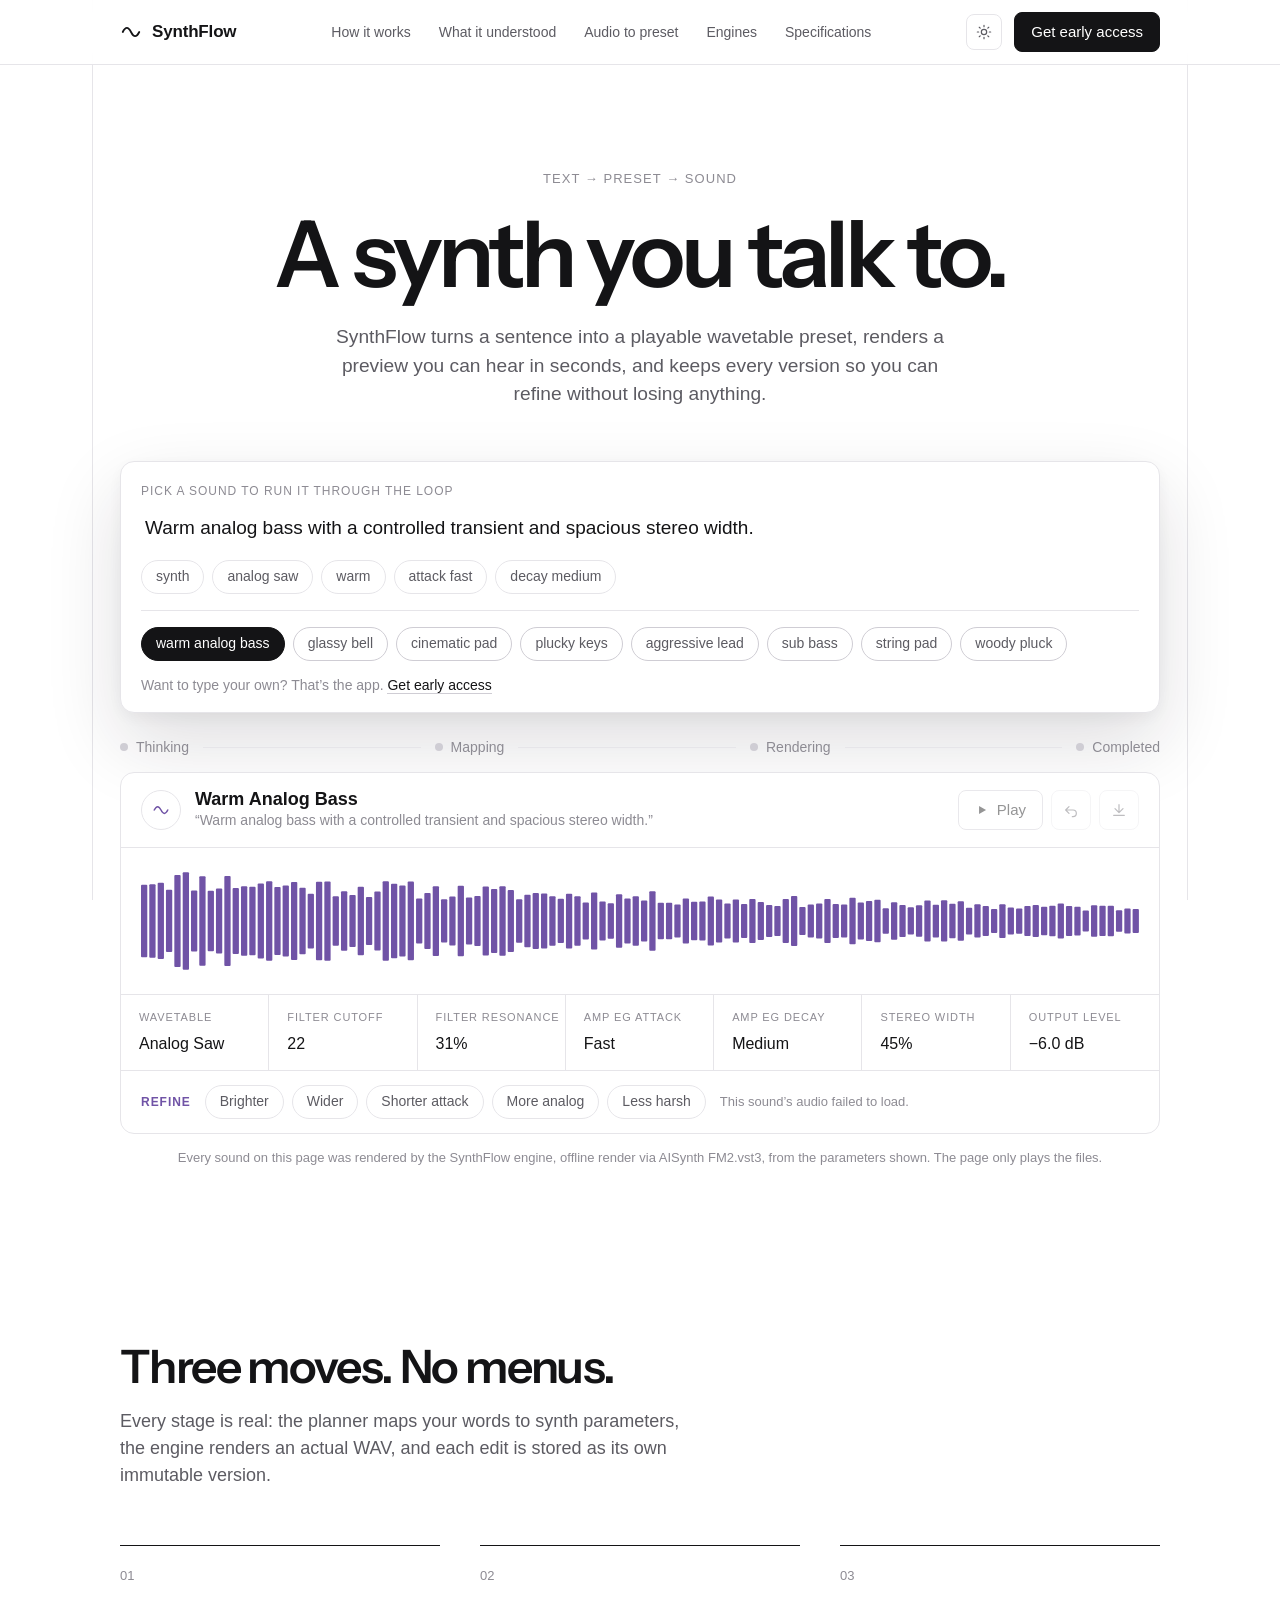
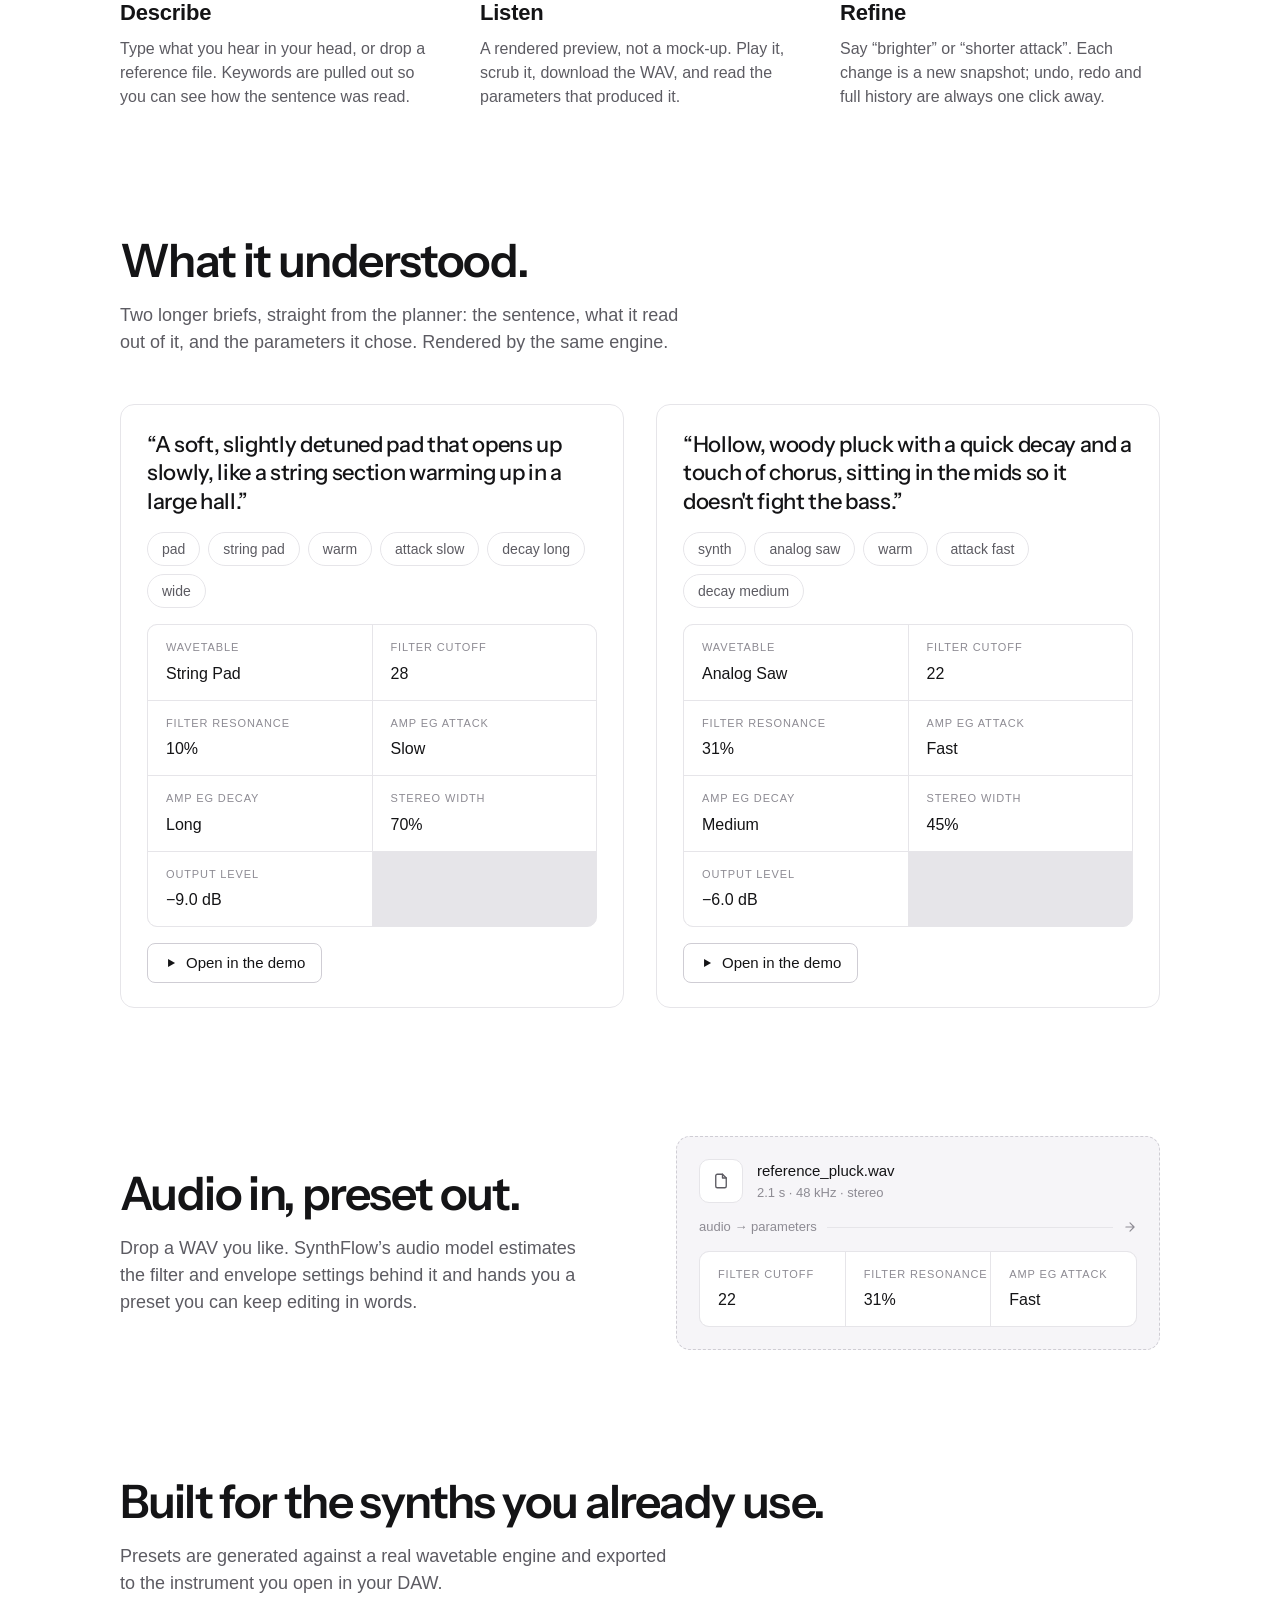
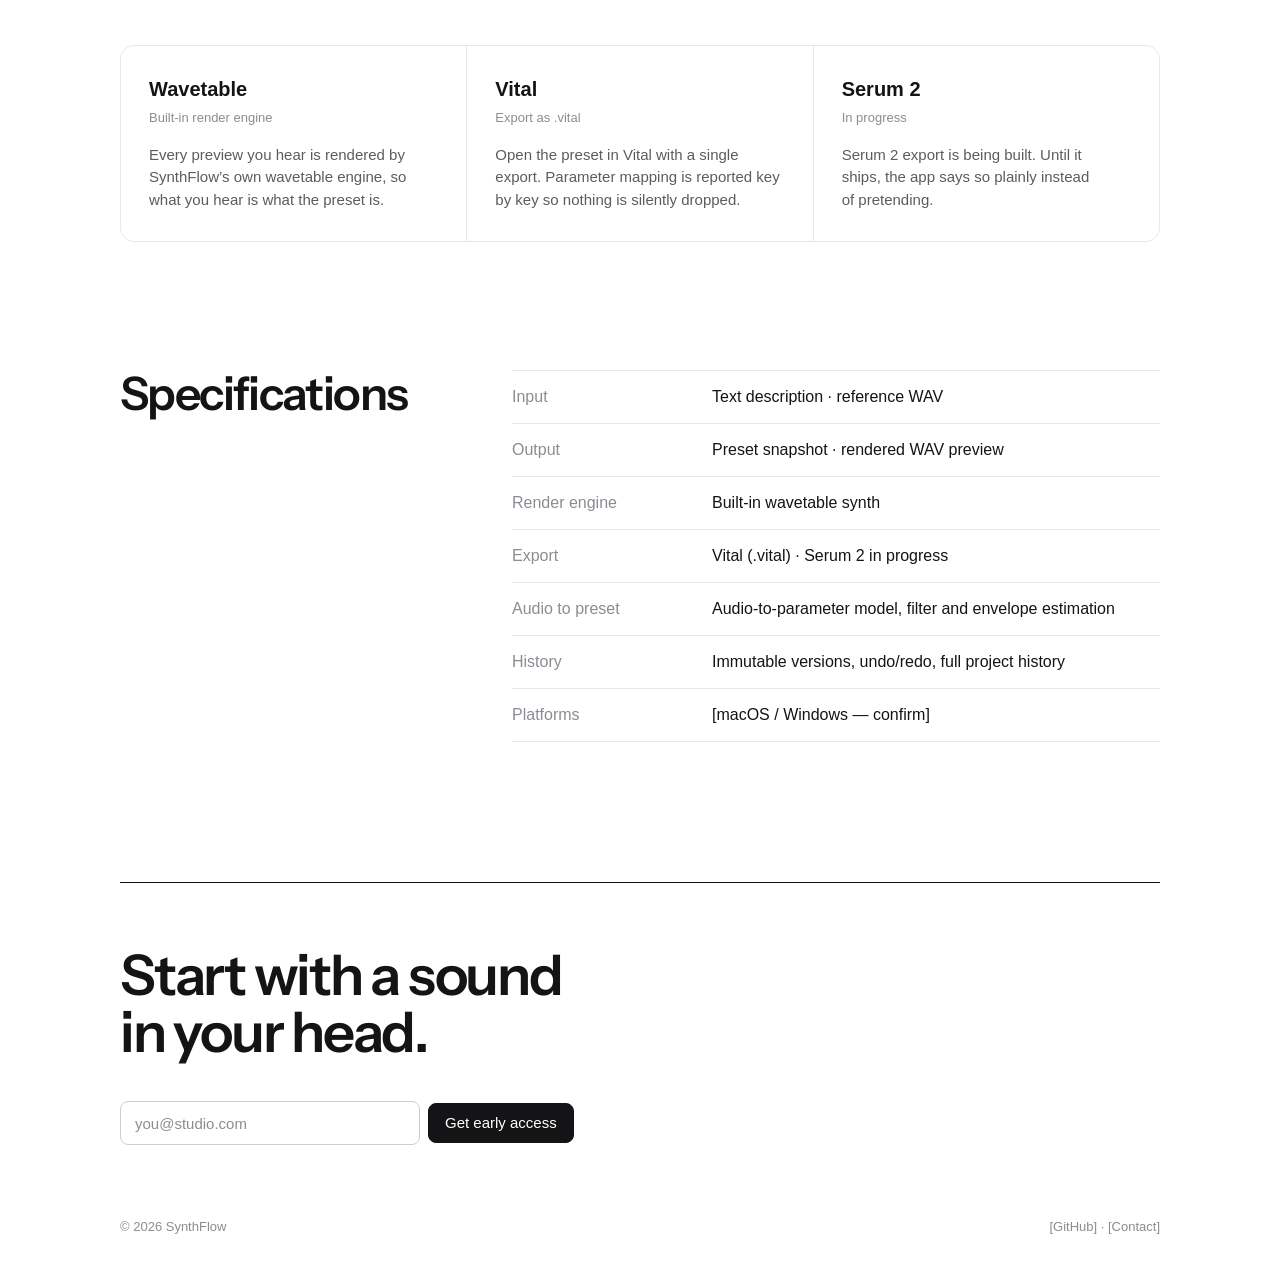
==== index.html @ acc874e1 "SynthFlow site: initial deploy (preview, noindex) Co-Authored-By: Claude Fable 5.1 <noreply@anthropi" ====
<!DOCTYPE html>
<html lang="en">
<head>
<meta charset="UTF-8" />
<meta name="viewport" content="width=device-width, initial-scale=1.0" />
<meta name="robots" content="noindex" />  <!-- preview: remove before launch -->
<title>SynthFlow — A synth you talk to</title>
<meta name="description" content="SynthFlow turns a sentence into a playable wavetable preset, renders a preview you can hear in seconds, and keeps every version so you can refine without losing anything." />
<link rel="preconnect" href="https://fonts.googleapis.com" />
<link rel="preconnect" href="https://fonts.gstatic.com" crossorigin />
<link rel="stylesheet" href="https://fonts.googleapis.com/css2?family=Instrument+Sans:wght@500;600&display=swap" />
<link rel="stylesheet" href="site.css" />
<script>
// Theme before first paint: saved choice, else the system preference.
(function () {
  var t = null;
  try { t = localStorage.getItem("synthflow_site_theme"); } catch (e) {}
  if (t !== "light" && t !== "dark") t = window.matchMedia("(prefers-color-scheme: dark)").matches ? "dark" : "light";
  document.documentElement.setAttribute("data-theme", t);
  document.documentElement.classList.add("js");
})();
</script>
</head>
<body>
<div class="grid-lines" aria-hidden="true"></div>

<header class="nav">
  <div class="wrap nav-inner">
    <a class="brand" href="#top" aria-label="SynthFlow home">
      <svg width="22" height="22" viewBox="0 0 24 24" fill="none" stroke="currentColor" stroke-width="2" stroke-linecap="round" stroke-linejoin="round"><path d="M3 12c3-6 6-6 9 0s6 6 9 0"></path></svg>
      <span>SynthFlow</span>
    </a>
    <nav class="nav-links" aria-label="Sections">
      <a href="#how">How it works</a>
      <a href="#showcase">What it understood</a>
      <a href="#audio">Audio to preset</a>
      <a href="#engines">Engines</a>
      <a href="#spec">Specifications</a>
    </nav>
    <div class="nav-right">
      <button class="theme-btn" id="theme-btn" type="button" aria-label="Switch appearance">
        <svg class="sun" width="16" height="16" viewBox="0 0 24 24" fill="none" stroke="currentColor" stroke-width="1.8" stroke-linecap="round"><circle cx="12" cy="12" r="4"></circle><path d="M12 2v2M12 20v2M2 12h2M20 12h2M4.9 4.9l1.4 1.4M17.7 17.7l1.4 1.4M4.9 19.1l1.4-1.4M17.7 6.3l1.4-1.4"></path></svg>
        <svg class="moon" width="16" height="16" viewBox="0 0 24 24" fill="none" stroke="currentColor" stroke-width="1.8" stroke-linecap="round" stroke-linejoin="round"><path d="M20 14.5A8 8 0 0 1 9.5 4a8 8 0 1 0 10.5 10.5z"></path></svg>
      </button>
      <a class="btn btn-ink" href="#access">Get early access</a>
    </div>
  </div>
</header>

<main id="top">
  <!-- ============================== HERO ============================== -->
  <section class="hero wrap">
    <div class="eyebrow">Text → preset → sound</div>
    <h1 class="h1">A synth you talk to.</h1>
    <p class="sub">SynthFlow turns a sentence into a playable wavetable preset, renders a preview you can hear in seconds, and keeps every version so you can refine without losing anything.</p>

    <div class="composer">
      <div class="composer-label">Pick a sound to run it through the loop</div>
      <div class="prompt" id="prompt" aria-live="polite">Warm analog bass with a controlled transient and spacious stereo width.</div>
      <div class="chips" id="chips" aria-label="What the planner read"></div>
      <div class="picker" id="picker" role="group" aria-label="Example sounds"></div>
      <div class="composer-foot">
        <span class="own">Want to type your own? That’s the app. <a href="#access">Get early access</a></span>
      </div>
    </div>

    <div class="stages" id="stages" aria-label="Generation progress">
      <div class="stage" data-stage="thinking"><span class="dot"></span><span class="label">Thinking</span></div><div class="rule"></div>
      <div class="stage" data-stage="mapping"><span class="dot"></span><span class="label">Mapping</span></div><div class="rule"></div>
      <div class="stage" data-stage="rendering"><span class="dot"></span><span class="label">Rendering</span></div><div class="rule"></div>
      <div class="stage" data-stage="completed"><span class="dot"></span><span class="label">Completed</span></div>
    </div>

    <div class="result" id="result">
      <div class="result-head">
        <div class="result-title">
          <div class="result-badge"><svg width="18" height="18" viewBox="0 0 24 24" fill="none" stroke="currentColor" stroke-width="2" stroke-linecap="round" stroke-linejoin="round"><path d="M3 12c3-6 6-6 9 0s6 6 9 0"></path></svg></div>
          <div>
            <div class="result-name" id="result-name">Warm Analog Bass</div>
            <div class="result-quote" id="result-quote">“Warm analog bass with a controlled transient and spacious stereo width.”</div>
          </div>
        </div>
        <div class="result-actions">
          <button class="btn" id="play-btn" type="button" disabled>
            <svg width="14" height="14" viewBox="0 0 24 24" fill="currentColor"><path d="M7 5v14l12-7z"></path></svg>
            <span class="label">Play</span>
          </button>
          <button class="icon-btn" id="undo-btn" type="button" title="Undo" aria-label="Undo" disabled>
            <svg width="16" height="16" viewBox="0 0 24 24" fill="none" stroke="currentColor" stroke-width="1.8" stroke-linecap="round" stroke-linejoin="round"><path d="M9 7 4 12l5 5M4 12h11a5 5 0 0 1 0 10h-1"></path></svg>
          </button>
          <button class="icon-btn" id="download-btn" type="button" title="Download WAV" aria-label="Download WAV" disabled>
            <svg width="16" height="16" viewBox="0 0 24 24" fill="none" stroke="currentColor" stroke-width="1.8" stroke-linecap="round" stroke-linejoin="round"><path d="M12 4v11M6 10l6 6 6-6M4 20h16"></path></svg>
          </button>
        </div>
      </div>
      <div class="result-wave">
        <svg class="wave-static" id="wave-static" viewBox="0 0 1000 110" preserveAspectRatio="none" fill="var(--wave)" aria-hidden="true"><rect x="0.0" y="18.8" width="6.3" height="72.4" rx="1"></rect><rect x="8.3" y="18.3" width="6.3" height="73.4" rx="1"></rect><rect x="16.7" y="16.8" width="6.3" height="76.3" rx="1"></rect><rect x="25.0" y="23.8" width="6.3" height="62.3" rx="1"></rect><rect x="33.4" y="8.9" width="6.3" height="92.1" rx="1"></rect><rect x="41.8" y="6.3" width="6.3" height="97.4" rx="1"></rect><rect x="50.1" y="24.5" width="6.3" height="60.9" rx="1"></rect><rect x="58.4" y="10.2" width="6.3" height="89.5" rx="1"></rect><rect x="66.8" y="24.7" width="6.3" height="60.6" rx="1"></rect><rect x="75.1" y="22.5" width="6.3" height="65.0" rx="1"></rect><rect x="83.5" y="10.0" width="6.3" height="90.0" rx="1"></rect><rect x="91.8" y="21.9" width="6.3" height="66.2" rx="1"></rect><rect x="100.2" y="20.3" width="6.3" height="69.4" rx="1"></rect><rect x="108.5" y="20.7" width="6.3" height="68.6" rx="1"></rect><rect x="116.9" y="17.5" width="6.3" height="74.9" rx="1"></rect><rect x="125.3" y="15.3" width="6.3" height="79.4" rx="1"></rect><rect x="133.6" y="20.9" width="6.3" height="68.1" rx="1"></rect><rect x="141.9" y="19.5" width="6.3" height="71.0" rx="1"></rect><rect x="150.3" y="15.9" width="6.3" height="78.2" rx="1"></rect><rect x="158.7" y="21.8" width="6.3" height="66.4" rx="1"></rect><rect x="167.0" y="27.7" width="6.3" height="54.7" rx="1"></rect><rect x="175.3" y="15.8" width="6.3" height="78.4" rx="1"></rect><rect x="183.7" y="15.4" width="6.3" height="79.3" rx="1"></rect><rect x="192.0" y="30.3" width="6.3" height="49.5" rx="1"></rect><rect x="200.4" y="25.3" width="6.3" height="59.4" rx="1"></rect><rect x="208.8" y="29.0" width="6.3" height="52.0" rx="1"></rect><rect x="217.1" y="20.7" width="6.3" height="68.6" rx="1"></rect><rect x="225.4" y="31.0" width="6.3" height="48.1" rx="1"></rect><rect x="233.8" y="25.4" width="6.3" height="59.2" rx="1"></rect><rect x="242.1" y="15.3" width="6.3" height="79.5" rx="1"></rect><rect x="250.5" y="17.8" width="6.3" height="74.4" rx="1"></rect><rect x="258.8" y="19.6" width="6.3" height="70.8" rx="1"></rect><rect x="267.2" y="15.6" width="6.3" height="78.7" rx="1"></rect><rect x="275.6" y="32.4" width="6.3" height="45.2" rx="1"></rect><rect x="283.9" y="27.1" width="6.3" height="55.8" rx="1"></rect><rect x="292.3" y="20.2" width="6.3" height="69.7" rx="1"></rect><rect x="300.6" y="33.3" width="6.3" height="43.3" rx="1"></rect><rect x="308.9" y="30.4" width="6.3" height="49.1" rx="1"></rect><rect x="317.3" y="19.8" width="6.3" height="70.5" rx="1"></rect><rect x="325.6" y="31.6" width="6.3" height="46.9" rx="1"></rect><rect x="334.0" y="30.0" width="6.3" height="49.9" rx="1"></rect><rect x="342.3" y="20.6" width="6.3" height="68.8" rx="1"></rect><rect x="350.7" y="22.9" width="6.3" height="64.2" rx="1"></rect><rect x="359.1" y="20.2" width="6.3" height="69.6" rx="1"></rect><rect x="367.4" y="24.0" width="6.3" height="62.1" rx="1"></rect><rect x="375.8" y="33.3" width="6.3" height="43.5" rx="1"></rect><rect x="384.1" y="28.7" width="6.3" height="52.6" rx="1"></rect><rect x="392.4" y="26.9" width="6.3" height="56.2" rx="1"></rect><rect x="400.8" y="27.5" width="6.3" height="54.9" rx="1"></rect><rect x="409.1" y="30.2" width="6.3" height="49.6" rx="1"></rect><rect x="417.5" y="32.8" width="6.3" height="44.3" rx="1"></rect><rect x="425.8" y="27.7" width="6.3" height="54.7" rx="1"></rect><rect x="434.2" y="30.3" width="6.3" height="49.4" rx="1"></rect><rect x="442.5" y="36.5" width="6.3" height="37.0" rx="1"></rect><rect x="450.9" y="26.4" width="6.3" height="57.1" rx="1"></rect><rect x="459.3" y="35.6" width="6.3" height="38.8" rx="1"></rect><rect x="467.6" y="37.2" width="6.3" height="35.6" rx="1"></rect><rect x="475.9" y="28.2" width="6.3" height="53.6" rx="1"></rect><rect x="484.3" y="32.5" width="6.3" height="45.0" rx="1"></rect><rect x="492.6" y="30.2" width="6.3" height="49.5" rx="1"></rect><rect x="501.0" y="34.6" width="6.3" height="40.8" rx="1"></rect><rect x="509.3" y="25.2" width="6.3" height="59.6" rx="1"></rect><rect x="517.7" y="36.8" width="6.3" height="36.4" rx="1"></rect><rect x="526.0" y="36.7" width="6.3" height="36.6" rx="1"></rect><rect x="534.4" y="38.5" width="6.3" height="33.0" rx="1"></rect><rect x="542.8" y="32.5" width="6.3" height="44.9" rx="1"></rect><rect x="551.1" y="35.8" width="6.3" height="38.4" rx="1"></rect><rect x="559.4" y="35.4" width="6.3" height="39.2" rx="1"></rect><rect x="567.8" y="30.5" width="6.3" height="49.0" rx="1"></rect><rect x="576.1" y="33.5" width="6.3" height="43.1" rx="1"></rect><rect x="584.5" y="37.5" width="6.3" height="35.0" rx="1"></rect><rect x="592.9" y="33.5" width="6.3" height="42.9" rx="1"></rect><rect x="601.2" y="37.9" width="6.3" height="34.1" rx="1"></rect><rect x="609.5" y="33.0" width="6.3" height="43.9" rx="1"></rect><rect x="617.9" y="36.0" width="6.3" height="38.0" rx="1"></rect><rect x="626.3" y="39.0" width="6.3" height="32.1" rx="1"></rect><rect x="634.6" y="40.1" width="6.3" height="29.9" rx="1"></rect><rect x="642.9" y="33.0" width="6.3" height="44.0" rx="1"></rect><rect x="651.3" y="30.0" width="6.3" height="50.0" rx="1"></rect><rect x="659.6" y="41.0" width="6.3" height="28.1" rx="1"></rect><rect x="668.0" y="38.5" width="6.3" height="32.9" rx="1"></rect><rect x="676.4" y="37.5" width="6.3" height="35.0" rx="1"></rect><rect x="684.7" y="33.0" width="6.3" height="44.0" rx="1"></rect><rect x="693.0" y="38.1" width="6.3" height="33.8" rx="1"></rect><rect x="701.4" y="38.5" width="6.3" height="32.9" rx="1"></rect><rect x="709.8" y="31.8" width="6.3" height="46.5" rx="1"></rect><rect x="718.1" y="36.4" width="6.3" height="37.1" rx="1"></rect><rect x="726.4" y="35.0" width="6.3" height="39.9" rx="1"></rect><rect x="734.8" y="33.8" width="6.3" height="42.4" rx="1"></rect><rect x="743.1" y="42.2" width="6.3" height="25.5" rx="1"></rect><rect x="751.5" y="36.2" width="6.3" height="37.6" rx="1"></rect><rect x="759.9" y="39.0" width="6.3" height="32.0" rx="1"></rect><rect x="768.2" y="41.3" width="6.3" height="27.3" rx="1"></rect><rect x="776.5" y="39.3" width="6.3" height="31.4" rx="1"></rect><rect x="784.9" y="34.5" width="6.3" height="41.0" rx="1"></rect><rect x="793.3" y="38.7" width="6.3" height="32.7" rx="1"></rect><rect x="801.6" y="34.3" width="6.3" height="41.3" rx="1"></rect><rect x="809.9" y="37.8" width="6.3" height="34.5" rx="1"></rect><rect x="818.3" y="35.2" width="6.3" height="39.6" rx="1"></rect><rect x="826.6" y="41.7" width="6.3" height="26.7" rx="1"></rect><rect x="835.0" y="38.3" width="6.3" height="33.3" rx="1"></rect><rect x="843.3" y="39.9" width="6.3" height="30.2" rx="1"></rect><rect x="851.7" y="43.1" width="6.3" height="23.8" rx="1"></rect><rect x="860.0" y="38.2" width="6.3" height="33.7" rx="1"></rect><rect x="868.4" y="41.4" width="6.3" height="27.1" rx="1"></rect><rect x="876.8" y="42.4" width="6.3" height="25.3" rx="1"></rect><rect x="885.1" y="40.0" width="6.3" height="29.9" rx="1"></rect><rect x="893.4" y="39.0" width="6.3" height="32.1" rx="1"></rect><rect x="901.8" y="40.7" width="6.3" height="28.6" rx="1"></rect><rect x="910.1" y="39.7" width="6.3" height="30.5" rx="1"></rect><rect x="918.5" y="37.5" width="6.3" height="35.0" rx="1"></rect><rect x="926.8" y="39.9" width="6.3" height="30.2" rx="1"></rect><rect x="935.2" y="40.7" width="6.3" height="28.7" rx="1"></rect><rect x="943.5" y="44.4" width="6.3" height="21.1" rx="1"></rect><rect x="951.9" y="39.2" width="6.3" height="31.6" rx="1"></rect><rect x="960.3" y="39.8" width="6.3" height="30.3" rx="1"></rect><rect x="968.6" y="39.8" width="6.3" height="30.4" rx="1"></rect><rect x="976.9" y="44.2" width="6.3" height="21.5" rx="1"></rect><rect x="985.3" y="42.4" width="6.3" height="25.2" rx="1"></rect><rect x="993.6" y="43.1" width="6.3" height="23.8" rx="1"></rect></svg>
        <canvas id="wave-canvas" hidden aria-label="Waveform of the rendered preview"></canvas>
        <div class="playhead" id="playhead"></div>
      </div>
      <div class="params" id="params">
        <div class="param" data-key="wavetable"><div class="param-k">Wavetable</div><div class="param-v">Analog Saw</div></div>
        <div class="param" data-key="cutoff"><div class="param-k">Filter cutoff</div><div class="param-v">22</div></div>
        <div class="param" data-key="resonance"><div class="param-k">Filter resonance</div><div class="param-v">31%</div></div>
        <div class="param" data-key="attack"><div class="param-k">Amp EG attack</div><div class="param-v">Fast</div></div>
        <div class="param" data-key="decay"><div class="param-k">Amp EG decay</div><div class="param-v">Medium</div></div>
        <div class="param" data-key="stereo"><div class="param-k">Stereo width</div><div class="param-v">45%</div></div>
        <div class="param" data-key="level"><div class="param-k">Output level</div><div class="param-v">−6.0 dB</div></div>
      </div>
      <div class="refine" id="refine">
        <span class="refine-label">Refine</span>
        <button class="chip" type="button" data-refine="brighter" disabled>Brighter</button>
        <button class="chip" type="button" data-refine="wider" disabled>Wider</button>
        <button class="chip" type="button" data-refine="shorter-attack" disabled>Shorter attack</button>
        <button class="chip" type="button" data-refine="more-analog" disabled>More analog</button>
        <button class="chip" type="button" data-refine="less-harsh" disabled>Less harsh</button>
        <span class="refine-note" id="refine-note" role="status" hidden></span>
      </div>
      <div class="versions" id="versions" hidden></div>
    </div>
    <p class="demo-note" id="demo-note">Every sound on this page was rendered by SynthFlow’s engine from the parameters shown. The page only plays the files.</p>
  </section>

  <!-- ============================== HOW ============================== -->
  <section class="section wrap" id="how">
    <div class="reveal">
      <h2 class="h2">Three moves. No menus.</h2>
      <p class="lede">Every stage is real: the planner maps your words to synth parameters, the engine renders an actual WAV, and each edit is stored as its own immutable version.</p>
    </div>
    <div class="steps">
      <div class="step reveal"><div class="step-n">01</div><div class="step-h">Describe</div><p class="step-p">Type what you hear in your head, or drop a reference file. Keywords are pulled out so you can see how the sentence was read.</p></div>
      <div class="step reveal"><div class="step-n">02</div><div class="step-h">Listen</div><p class="step-p">A rendered preview, not a mock-up. Play it, scrub it, download the WAV, and read the parameters that produced it.</p></div>
      <div class="step reveal"><div class="step-n">03</div><div class="step-h">Refine</div><p class="step-p">Say “brighter” or “shorter attack”. Each change is a new snapshot; undo, redo and full history are always one click away.</p></div>
    </div>
  </section>

  <!-- ============================== SHOWCASE ============================== -->
  <section class="section wrap" id="showcase">
    <div class="reveal">
      <h2 class="h2">What it understood.</h2>
      <p class="lede">Two longer briefs, straight from the planner: the sentence, what it read out of it, and the parameters it chose. Rendered by the same engine.</p>
    </div>
    <div class="cases">
      <div class="case reveal" data-showcase="string-pad">
        <p class="case-prompt">“A soft, slightly detuned pad that opens up slowly, like a string section warming up in a large hall.”</p>
        <div class="case-chips chips"></div>
        <div class="case-params mini"></div>
        <button class="btn case-play" type="button" disabled>
          <svg width="14" height="14" viewBox="0 0 24 24" fill="currentColor"><path d="M7 5v14l12-7z"></path></svg>
          <span>Open in the demo</span>
        </button>
      </div>
      <div class="case reveal" data-showcase="woody-pluck">
        <p class="case-prompt">“Hollow, woody pluck with a quick decay and a touch of chorus, sitting in the mids so it doesn’t fight the bass.”</p>
        <div class="case-chips chips"></div>
        <div class="case-params mini"></div>
        <button class="btn case-play" type="button" disabled>
          <svg width="14" height="14" viewBox="0 0 24 24" fill="currentColor"><path d="M7 5v14l12-7z"></path></svg>
          <span>Open in the demo</span>
        </button>
      </div>
    </div>
  </section>

  <!-- ============================== AUDIO ============================== -->
  <section class="section wrap" id="audio">
    <div class="split">
      <div class="reveal">
        <h2 class="h2">Audio in, preset out.</h2>
        <p class="lede">Drop a WAV you like. SynthFlow’s audio model estimates the filter and envelope settings behind it and hands you a preset you can keep editing in words.</p>
      </div>
      <div class="drop reveal">
        <div class="drop-row">
          <div class="file-box"><svg width="18" height="18" viewBox="0 0 24 24" fill="none" stroke="currentColor" stroke-width="1.8" stroke-linecap="round" stroke-linejoin="round"><path d="M14 3H7a2 2 0 0 0-2 2v14a2 2 0 0 0 2 2h10a2 2 0 0 0 2-2V8z"></path><path d="M14 3v5h5"></path></svg></div>
          <div><div class="file-name">reference_pluck.wav</div><div class="file-meta">2.1 s · 48 kHz · stereo</div></div>
        </div>
        <div class="arrow-row"><span>audio → parameters</span><div class="rule"></div><svg width="14" height="14" viewBox="0 0 24 24" fill="none" stroke="currentColor" stroke-width="2" stroke-linecap="round" stroke-linejoin="round"><path d="M5 12h14M12 5l7 7-7 7"></path></svg></div>
        <div class="mini">
          <div class="param"><div class="param-k">Filter cutoff</div><div class="param-v">22</div></div>
          <div class="param"><div class="param-k">Filter resonance</div><div class="param-v">31%</div></div>
          <div class="param"><div class="param-k">Amp EG attack</div><div class="param-v">Fast</div></div>
        </div>
      </div>
    </div>
  </section>

  <!-- ============================== ENGINES ============================== -->
  <section class="section wrap" id="engines">
    <div class="reveal">
      <h2 class="h2">Built for the synths you already use.</h2>
      <p class="lede">Presets are generated against a real wavetable engine and exported to the instrument you open in your DAW.</p>
    </div>
    <div class="engines reveal">
      <div class="engine"><div class="engine-name">Wavetable</div><div class="engine-stat">Built-in render engine</div><p class="engine-desc">Every preview you hear is rendered by SynthFlow’s own wavetable engine, so what you hear is what the preset is.</p></div>
      <div class="engine"><div class="engine-name">Vital</div><div class="engine-stat">Export as .vital</div><p class="engine-desc">Open the preset in Vital with a single export. Parameter mapping is reported key by key so nothing is silently dropped.</p></div>
      <div class="engine"><div class="engine-name">Serum 2</div><div class="engine-stat">In progress</div><p class="engine-desc">Serum 2 export is being built. Until it ships, the app says so plainly instead of pretending.</p></div>
    </div>
  </section>

  <!-- ============================== SPEC ============================== -->
  <section class="section wrap" id="spec">
    <div class="spec">
      <div class="reveal"><h2 class="h2">Specifications</h2></div>
      <table class="reveal">
        <tr><td class="k">Input</td><td>Text description · reference WAV</td></tr>
        <tr><td class="k">Output</td><td>Preset snapshot · rendered WAV preview</td></tr>
        <tr><td class="k">Render engine</td><td>Built-in wavetable synth</td></tr>
        <tr><td class="k">Export</td><td>Vital (.vital) · Serum 2 in progress</td></tr>
        <tr><td class="k">Audio to preset</td><td>Audio-to-parameter model, filter and envelope estimation</td></tr>
        <tr><td class="k">History</td><td>Immutable versions, undo/redo, full project history</td></tr>
        <tr><td class="k">Platforms</td><td>[macOS / Windows — confirm]</td></tr>
      </table>
    </div>
  </section>

  <!-- ============================== CTA ============================== -->
  <section class="wrap" id="access">
    <form class="cta reveal" id="cta-form">
      <h2 class="cta-h">Start with a sound in your head.</h2>
      <div class="cta-form">
        <input class="input" type="email" name="email" placeholder="you@studio.com" autocomplete="email" required />
        <button class="btn btn-ink" type="submit">Get early access</button>
        <span class="cta-note" id="cta-note"></span>
      </div>
    </form>
    <footer class="foot">
      <span>© 2026 SynthFlow</span>
      <span><a href="#">[GitHub]</a> · <a href="#">[Contact]</a></span>
    </footer>
  </section>
</main>

<script type="module" src="site.js"></script>
</body>
</html>
---- site.css ----
/* SynthFlow product site — tokens follow the app (frontend/css/styles.css):
   light = White & Ink, dark = the app's neutral-grey elevation steps.
   Violet is reserved for the primary action, focus and the waveform. */

:root {
  --bg: #ffffff;
  --bg-2: #f6f5f8;
  --bg-3: #eeedf1;
  --ink: #141416;
  --ink-2: #5c5b62;
  --ink-3: #8d8b93;
  --line: #e6e5e9;
  --line-strong: #cfcdd4;
  --violet: #7053a6;
  --violet-soft: #eee9f5;
  --wave: #7053a6;
  --wave-dim: #cfc6e0;
  --on-ink: #ffffff;
  --shadow: 0 30px 76px rgba(31, 24, 36, 0.14), 0 5px 18px rgba(31, 24, 36, 0.05);
  --font-display: "Instrument Sans", -apple-system, BlinkMacSystemFont, "Helvetica Neue", Helvetica, Arial, sans-serif;
  --font-ui: -apple-system, BlinkMacSystemFont, "SF Pro Text", "Helvetica Neue", Helvetica, Arial, sans-serif;
  --ease: cubic-bezier(0.22, 1, 0.36, 1);
  color-scheme: light;
}
:root[data-theme="dark"] {
  --bg: #1a1a1c;
  --bg-2: #202023;
  --bg-3: #2c2c31;
  --ink: #f2f1f3;
  --ink-2: #b2afb5;
  --ink-3: #918d95;
  --line: #3b3b41;
  --line-strong: #505057;
  --violet: #9384a4;
  --violet-soft: rgba(147, 132, 164, 0.14);
  --wave: #9384a4;
  --wave-dim: #4a4552;
  --on-ink: #1a1a1c;
  --shadow: 0 30px 76px rgba(0, 0, 0, 0.6), 0 5px 18px rgba(0, 0, 0, 0.3);
  color-scheme: dark;
}

* { box-sizing: border-box; }
html, body { margin: 0; background: var(--bg); color: var(--ink); }
body {
  font-family: var(--font-ui);
  font-size: 16px;
  line-height: 1.5;
  -webkit-font-smoothing: antialiased;
  overflow-x: hidden;
}
a { color: inherit; text-decoration: none; }
a:hover { color: var(--violet); }
h1, h2, h3, p { margin: 0; }
button { font: inherit; color: inherit; background: none; border: 0; padding: 0; cursor: pointer; }
button:focus-visible, a:focus-visible, textarea:focus-visible, input:focus-visible {
  outline: 2px solid var(--violet);
  outline-offset: 2px;
}
svg { display: block; }

.wrap { width: min(1040px, calc(100% - 48px)); margin: 0 auto; position: relative; }
.wrap-wide { width: min(1240px, calc(100% - 48px)); margin: 0 auto; }

/* Hairline grid: two vertical rules that run the full page, the structure
   everything hangs from. */
.grid-lines { position: fixed; inset: 0; pointer-events: none; z-index: 0; }
.grid-lines::before, .grid-lines::after {
  content: ""; position: absolute; top: 0; bottom: 0; width: 1px; background: var(--line);
}
/* 28px outside the 1040px content column so type never touches them */
.grid-lines::before { left: max(8px, calc(50% - 548px)); }
.grid-lines::after { right: max(8px, calc(50% - 548px)); }
main, header, footer { position: relative; z-index: 1; }

/* ---------- nav ---------- */
.nav { position: sticky; top: 0; z-index: 5; background: color-mix(in srgb, var(--bg) 86%, transparent); backdrop-filter: blur(14px); border-bottom: 1px solid var(--line); }
.nav-inner { display: flex; align-items: center; justify-content: space-between; height: 64px; }
.brand { display: flex; align-items: center; gap: 10px; font-weight: 600; font-size: 17px; letter-spacing: -0.01em; }
.nav-links { display: flex; gap: 28px; font-size: 14px; color: var(--ink-2); }
.nav-right { display: flex; align-items: center; gap: 12px; }
.theme-btn { width: 36px; height: 36px; border-radius: 8px; display: flex; align-items: center; justify-content: center; color: var(--ink-2); border: 1px solid var(--line); }
.theme-btn:hover { color: var(--ink); }
.theme-btn .moon { display: none; }
:root[data-theme="dark"] .theme-btn .sun { display: none; }
:root[data-theme="dark"] .theme-btn .moon { display: block; }

.btn { display: inline-flex; align-items: center; justify-content: center; gap: 8px; height: 40px; padding: 0 16px; border-radius: 8px; font-size: 15px; font-weight: 500; border: 1px solid var(--line-strong); background: var(--bg); color: var(--ink); white-space: nowrap; transition: transform 0.2s var(--ease), background 0.2s; }
.btn:hover { color: var(--ink); background: var(--bg-2); }
.btn:active { transform: translateY(1px); }
.btn-ink { background: var(--ink); color: var(--on-ink); border-color: var(--ink); }
.btn-ink:hover { color: var(--on-ink); background: var(--ink); opacity: 0.9; }
.btn[disabled] { opacity: 0.45; cursor: default; }

/* ---------- hero ---------- */
.hero { padding: 104px 0 48px; text-align: center; }
.eyebrow { font-size: 13px; letter-spacing: 0.08em; text-transform: uppercase; color: var(--ink-3); font-weight: 500; }
.h1 { font-family: var(--font-display); font-size: clamp(48px, 7.2vw, 104px); line-height: 0.98; letter-spacing: -0.045em; font-weight: 600; margin-top: 20px; text-wrap: balance; }
.sub { font-size: clamp(17px, 1.5vw, 20px); line-height: 1.5; color: var(--ink-2); max-width: 640px; margin: 24px auto 0; text-wrap: pretty; }

/* composer — the same object the app shows */
.composer { margin-top: 52px; border: 1px solid var(--line); border-radius: 14px; background: var(--bg); box-shadow: var(--shadow); text-align: left; padding: 20px 20px 16px; transition: outline-color 0.2s; outline: 2px solid transparent; outline-offset: 2px; }
.composer:focus-within { outline-color: var(--violet); }
.composer-label { font-size: 12px; letter-spacing: 0.08em; text-transform: uppercase; color: var(--ink-3); font-weight: 500; margin-bottom: 10px; }
.prompt { font-size: 19px; line-height: 1.45; padding: 4px; min-height: 32px; color: var(--ink); }
.picker { display: flex; gap: 8px; flex-wrap: wrap; margin-top: 16px; padding-top: 16px; border-top: 1px solid var(--line); }
.pick { height: 34px; padding: 0 14px; border: 1px solid var(--line-strong); border-radius: 999px; font-size: 14px; color: var(--ink-2); background: var(--bg); transition: background 0.2s, color 0.2s, border-color 0.2s; }
.pick:hover { color: var(--ink); background: var(--bg-2); }
.pick[aria-pressed="true"] { background: var(--ink); color: var(--on-ink); border-color: var(--ink); }
.own { font-size: 14px; color: var(--ink-3); }
.own a { color: var(--ink); border-bottom: 1px solid var(--line-strong); }
.own a:hover { color: var(--violet); border-color: var(--violet); }
.chips { display: flex; gap: 8px; flex-wrap: wrap; margin-top: 14px; align-items: center; min-height: 34px; }
.chips:empty { margin-top: 0; min-height: 0; }
.chip { height: 34px; display: inline-flex; align-items: center; padding: 0 14px; border: 1px solid var(--line); border-radius: 999px; font-size: 14px; color: var(--ink-2); background: var(--bg); animation: chip-in 0.35s var(--ease) both; }
button.chip:hover { border-color: var(--line-strong); color: var(--ink); }
@keyframes chip-in { from { opacity: 0; transform: translateY(4px); } to { opacity: 1; transform: none; } }
.composer-foot { display: flex; justify-content: space-between; align-items: center; margin-top: 14px; gap: 12px; }
.examples { display: flex; align-items: center; gap: 8px; font-size: 13px; color: var(--ink-3); flex-wrap: wrap; }
.examples button { color: var(--ink-2); border-bottom: 1px solid var(--line-strong); padding-bottom: 1px; }
.examples button:hover { color: var(--ink); border-color: var(--ink); }

.stages { display: flex; align-items: center; gap: 14px; margin: 24px 0 14px; font-size: 14px; color: var(--ink-3); }
.stage { display: flex; align-items: center; gap: 8px; transition: color 0.3s; }
.stage .dot { width: 8px; height: 8px; border-radius: 50%; background: var(--line-strong); transition: background 0.3s, box-shadow 0.3s; }
.stage.active { color: var(--ink); }
.stage.active .dot { background: var(--violet); box-shadow: 0 0 0 4px var(--violet-soft); }
.stage.done .dot { background: var(--violet); }
.stage.done { color: var(--ink-2); }
.stages .rule { flex: 1; height: 1px; background: var(--line); }

/* result — the app's result card */
.result { border: 1px solid var(--line); border-radius: 14px; overflow: hidden; text-align: left; background: var(--bg); transition: opacity 0.4s var(--ease), transform 0.4s var(--ease); }
.result.pending { opacity: 0.55; }
.result-head { display: flex; align-items: center; justify-content: space-between; padding: 16px 20px; border-bottom: 1px solid var(--line); gap: 12px; }
.result-title { display: flex; align-items: center; gap: 14px; min-width: 0; }
.result-title > div { min-width: 0; }
.result-badge { width: 40px; height: 40px; border-radius: 50%; border: 1px solid var(--line); display: flex; align-items: center; justify-content: center; color: var(--violet); flex: none; }
.result-name { font-size: 18px; font-weight: 600; line-height: 1.2; }
.result-quote { font-size: 14px; color: var(--ink-3); white-space: nowrap; overflow: hidden; text-overflow: ellipsis; max-width: 100%; }
.result-actions { display: flex; gap: 8px; flex: none; }
.icon-btn { width: 40px; height: 40px; border: 1px solid var(--line); border-radius: 8px; display: flex; align-items: center; justify-content: center; color: var(--ink-2); background: var(--bg); }
.icon-btn:hover { color: var(--ink); background: var(--bg-2); }
.icon-btn[disabled] { opacity: 0.4; cursor: default; }
.result-wave { padding: 18px 20px; border-bottom: 1px solid var(--line); position: relative; }
.result-wave canvas { display: block; width: 100%; height: 110px; }
.result-wave canvas[hidden] { display: none; }
.result-wave .wave-static { width: 100%; height: 110px; }
.playhead { position: absolute; top: 18px; bottom: 18px; width: 2px; background: var(--ink); left: 20px; opacity: 0; transition: opacity 0.2s; pointer-events: none; }
.playhead.on { opacity: 1; }
.params { display: grid; grid-template-columns: repeat(7, minmax(0, 1fr)); border-bottom: 1px solid var(--line); }
.param { padding: 14px 18px; border-right: 1px solid var(--line); min-width: 0; }
.param:last-child { border-right: 0; }
.param-k { font-size: 11px; letter-spacing: 0.08em; text-transform: uppercase; color: var(--ink-3); font-weight: 500; white-space: nowrap; }
.param-v { font-size: 16px; margin-top: 6px; transition: color 0.3s; font-variant-numeric: tabular-nums; }
.param.changed .param-v { color: var(--violet); }
.refine { display: flex; align-items: center; gap: 8px; padding: 14px 20px; flex-wrap: wrap; }
.refine .chip[aria-pressed="true"] { border-color: var(--ink); color: var(--ink); }
.refine-note { font-size: 13px; color: var(--ink-3); margin-left: 6px; }
.refine-label { font-size: 12px; letter-spacing: 0.08em; text-transform: uppercase; color: var(--violet); font-weight: 600; margin-right: 6px; }
.versions { border-top: 1px solid var(--line); }
.versions[hidden] { display: none; }
.ver { display: grid; grid-template-columns: 40px minmax(0, 1fr) auto; gap: 14px; align-items: center; padding: 12px 20px; border-top: 1px solid var(--line); font-size: 15px; }
.ver:first-child { border-top: 0; }
.ver.current { background: var(--bg-2); }
.ver-n { font-size: 13px; color: var(--ink-3); font-variant-numeric: tabular-nums; }
.ver.current .ver-n { color: var(--violet); font-weight: 600; }
.ver-t small { color: var(--ink-3); font-size: 13px; margin-left: 8px; }
.ver-restore { font-size: 13px; color: var(--ink-2); border-bottom: 1px solid var(--line-strong); }
.ver.current .ver-restore { visibility: hidden; }
.demo-note { font-size: 13px; color: var(--ink-3); margin-top: 14px; text-align: center; }

/* ---------- sections ---------- */
.section { padding: 128px 0 0; }
.h2 { font-family: var(--font-display); font-size: clamp(34px, 3.6vw, 48px); line-height: 1.06; letter-spacing: -0.035em; font-weight: 600; text-wrap: balance; }
.lede { font-size: 18px; color: var(--ink-2); max-width: 560px; margin-top: 16px; text-wrap: pretty; }

.steps { display: grid; grid-template-columns: repeat(3, minmax(0, 1fr)); gap: 40px; margin-top: 56px; }
.step { border-top: 1px solid var(--ink); padding-top: 20px; }
.step-n { font-size: 13px; color: var(--ink-3); font-variant-numeric: tabular-nums; }
.step-h { font-size: 22px; font-weight: 600; margin-top: 10px; letter-spacing: -0.01em; }
.step-p { font-size: 16px; color: var(--ink-2); margin-top: 8px; text-wrap: pretty; }

.split { display: grid; grid-template-columns: minmax(0, 1fr) minmax(0, 1fr); gap: 72px; align-items: center; }
.drop { border: 1px dashed var(--line-strong); border-radius: 14px; padding: 22px; background: var(--bg-2); }
.drop-row { display: flex; align-items: center; gap: 14px; }
.file-box { width: 44px; height: 44px; border-radius: 10px; background: var(--bg); border: 1px solid var(--line); display: flex; align-items: center; justify-content: center; color: var(--ink-2); flex: none; }
.file-name { font-size: 15px; font-weight: 500; }
.file-meta { font-size: 13px; color: var(--ink-3); }
.arrow-row { display: flex; align-items: center; gap: 10px; margin: 14px 0; color: var(--ink-3); font-size: 13px; }
.arrow-row .rule { flex: 1; height: 1px; background: var(--line); }
.mini { display: grid; grid-template-columns: repeat(3, minmax(0, 1fr)); gap: 1px; background: var(--line); border: 1px solid var(--line); border-radius: 10px; overflow: hidden; }
.mini .param { background: var(--bg); border: 0; }

.engines { display: grid; grid-template-columns: repeat(3, minmax(0, 1fr)); gap: 1px; background: var(--line); border: 1px solid var(--line); border-radius: 14px; overflow: hidden; margin-top: 48px; }
.engine { background: var(--bg); padding: 28px 28px 30px; }
.engine-name { font-size: 20px; font-weight: 600; }
.engine-stat { font-size: 13px; color: var(--ink-3); margin-top: 4px; }
.engine-desc { font-size: 15px; color: var(--ink-2); margin-top: 16px; text-wrap: pretty; }

.spec { display: grid; grid-template-columns: 320px minmax(0, 1fr); gap: 72px; }
.spec table { width: 100%; border-collapse: collapse; font-size: 16px; }
.spec td { padding: 14px 0; border-top: 1px solid var(--line); vertical-align: top; }
.spec tr:last-child td { border-bottom: 1px solid var(--line); }
.spec td.k { width: 200px; color: var(--ink-3); padding-right: 24px; }

.cta { margin: 140px 0 0; border-top: 1px solid var(--ink); padding: 64px 0 0; display: flex; justify-content: space-between; align-items: flex-end; gap: 40px; flex-wrap: wrap; }
.cta-h { font-family: var(--font-display); font-size: clamp(36px, 4.4vw, 56px); letter-spacing: -0.04em; line-height: 1.02; font-weight: 600; max-width: 560px; text-wrap: balance; }
.cta-form { display: flex; gap: 8px; align-items: center; flex-wrap: wrap; }
.input { height: 44px; width: 300px; max-width: 100%; border: 1px solid var(--line-strong); border-radius: 8px; padding: 0 14px; color: var(--ink); font: inherit; font-size: 15px; background: var(--bg); }
.input::placeholder { color: var(--ink-3); }
.cta-note { font-size: 13px; color: var(--ink-3); width: 100%; }
.foot { display: flex; justify-content: space-between; align-items: center; padding: 64px 0 40px; font-size: 13px; color: var(--ink-3); gap: 16px; flex-wrap: wrap; }

/* ---------- showcase ---------- */
.cases { display: grid; grid-template-columns: repeat(2, minmax(0, 1fr)); gap: 32px; margin-top: 48px; }
.case { border: 1px solid var(--line); border-radius: 14px; padding: 26px 26px 24px; background: var(--bg); display: flex; flex-direction: column; gap: 16px; }
.case-prompt { font-family: var(--font-display); font-size: 22px; line-height: 1.3; letter-spacing: -0.015em; font-weight: 500; text-wrap: pretty; }
.case .chips { margin-top: 0; }
.case .mini { grid-template-columns: repeat(2, minmax(0, 1fr)); }
.case .case-play { align-self: flex-start; }

/* ---------- reveal on scroll ---------- */
.js .reveal { opacity: 0; transform: translateY(16px); transition: opacity 0.7s var(--ease), transform 0.7s var(--ease); }
.js .reveal.in { opacity: 1; transform: none; }
@media (prefers-reduced-motion: reduce) {
  .reveal { opacity: 1; transform: none; transition: none; }
  .chip { animation: none; }
}

/* ---------- responsive ---------- */
@media (max-width: 900px) {
  .nav-links { display: none; }
  .hero { padding-top: 72px; }
  .params { grid-template-columns: repeat(4, minmax(0, 1fr)); }
  .param:nth-child(4) { border-right: 0; }
  .param:nth-child(n + 5) { border-top: 1px solid var(--line); }
  .steps { grid-template-columns: 1fr; gap: 28px; }
  .split { grid-template-columns: 1fr; gap: 32px; }
  .cases { grid-template-columns: 1fr; gap: 20px; }
  .engines { grid-template-columns: 1fr; }
  .spec { grid-template-columns: 1fr; gap: 24px; }
  .section { padding-top: 88px; }
  .cta { margin-top: 96px; }
}
@media (max-width: 600px) {
  .wrap, .wrap-wide { width: calc(100% - 32px); }
  .grid-lines { display: none; }
  .composer { padding: 16px; }
  .result-head { flex-direction: column; align-items: stretch; }
  .result-actions { justify-content: flex-start; }
  .result-actions .btn { flex: 1; }
  .prompt { font-size: 17px; }
  .composer-foot { flex-direction: column; align-items: stretch; }
  .composer-foot .btn { width: 100%; height: 44px; }
  .stages { font-size: 12px; gap: 8px; }
  .stage span.label { display: none; }
  .stage.active span.label { display: inline; }
  .params { grid-template-columns: repeat(2, minmax(0, 1fr)); }
  .param:nth-child(4) { border-right: 1px solid var(--line); }
  .param:nth-child(2n) { border-right: 0; }
  .param:nth-child(n + 3) { border-top: 1px solid var(--line); }
  .mini { grid-template-columns: 1fr; }
  .input { width: 100%; }
  .cta-form { width: 100%; }
  .cta-form .btn { width: 100%; height: 44px; }
  .ver { grid-template-columns: 32px minmax(0, 1fr); }
  .ver-restore { grid-column: 2; justify-self: start; }
}
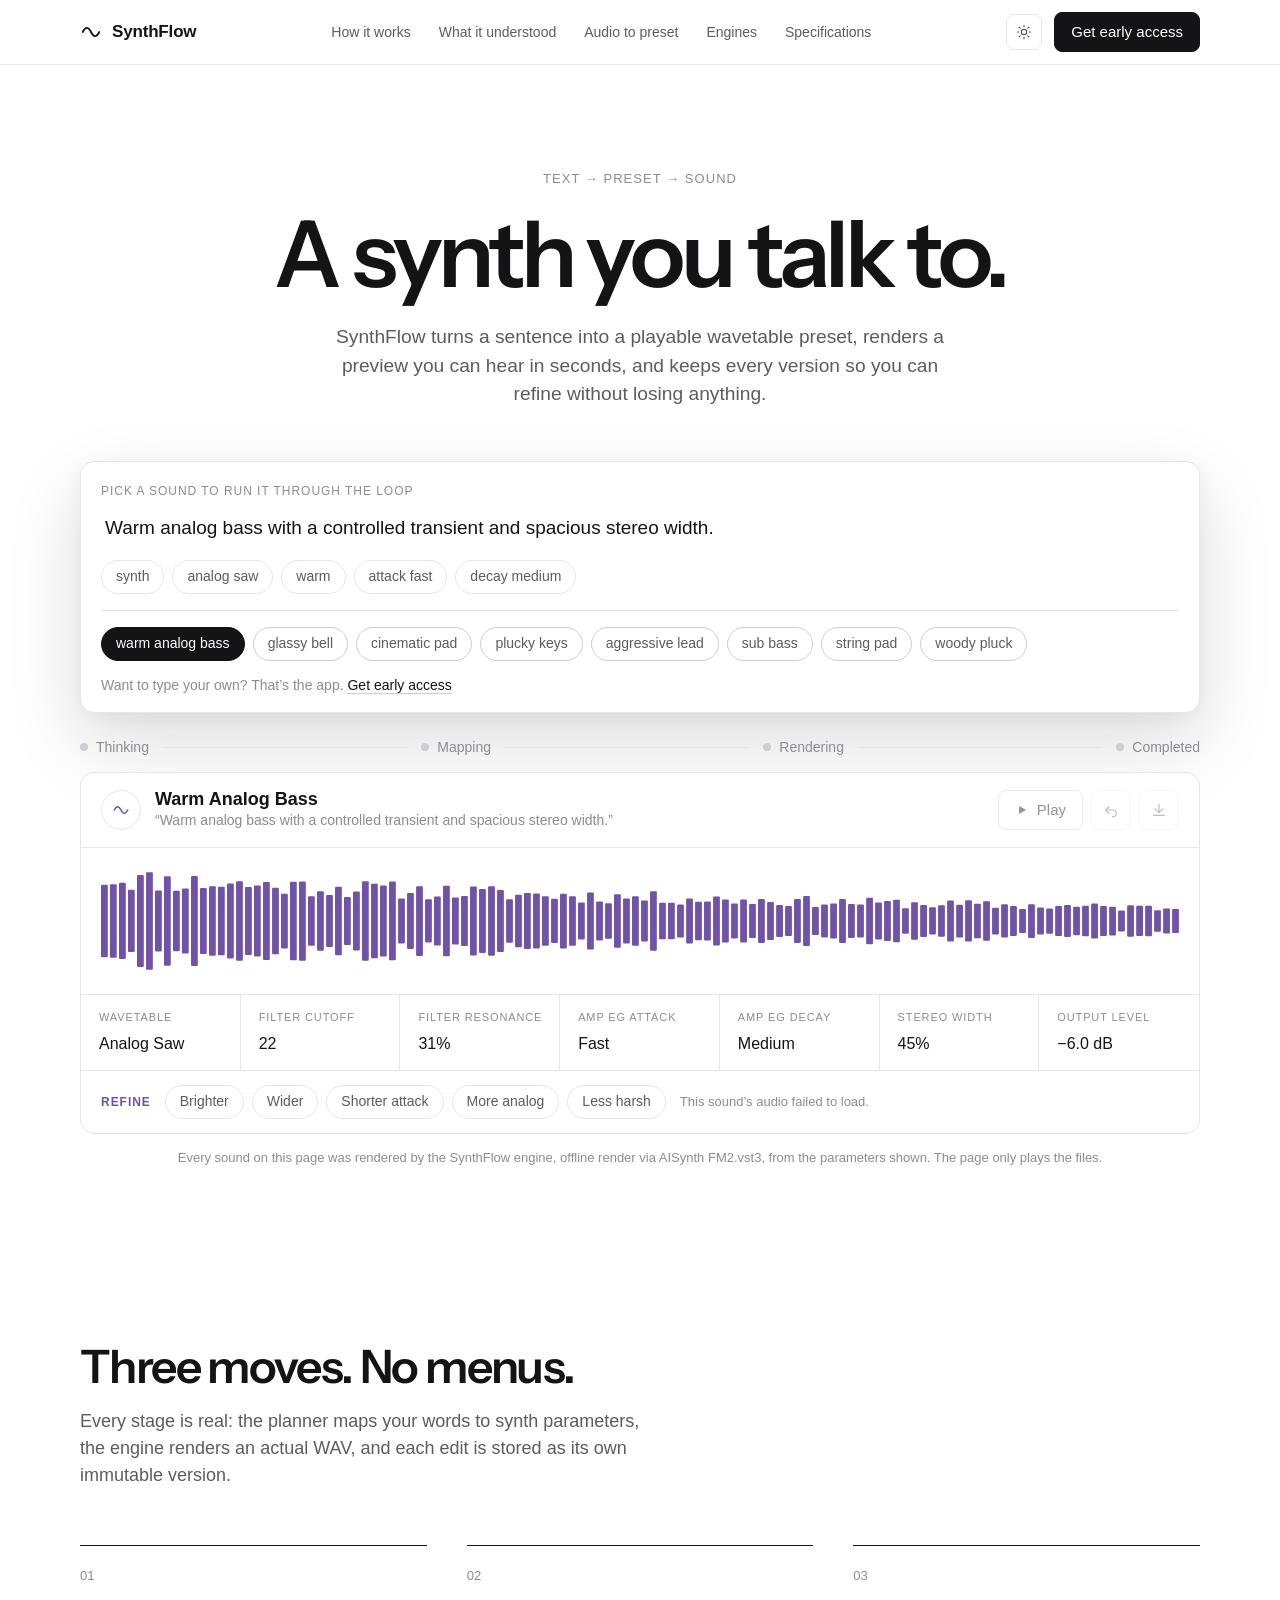
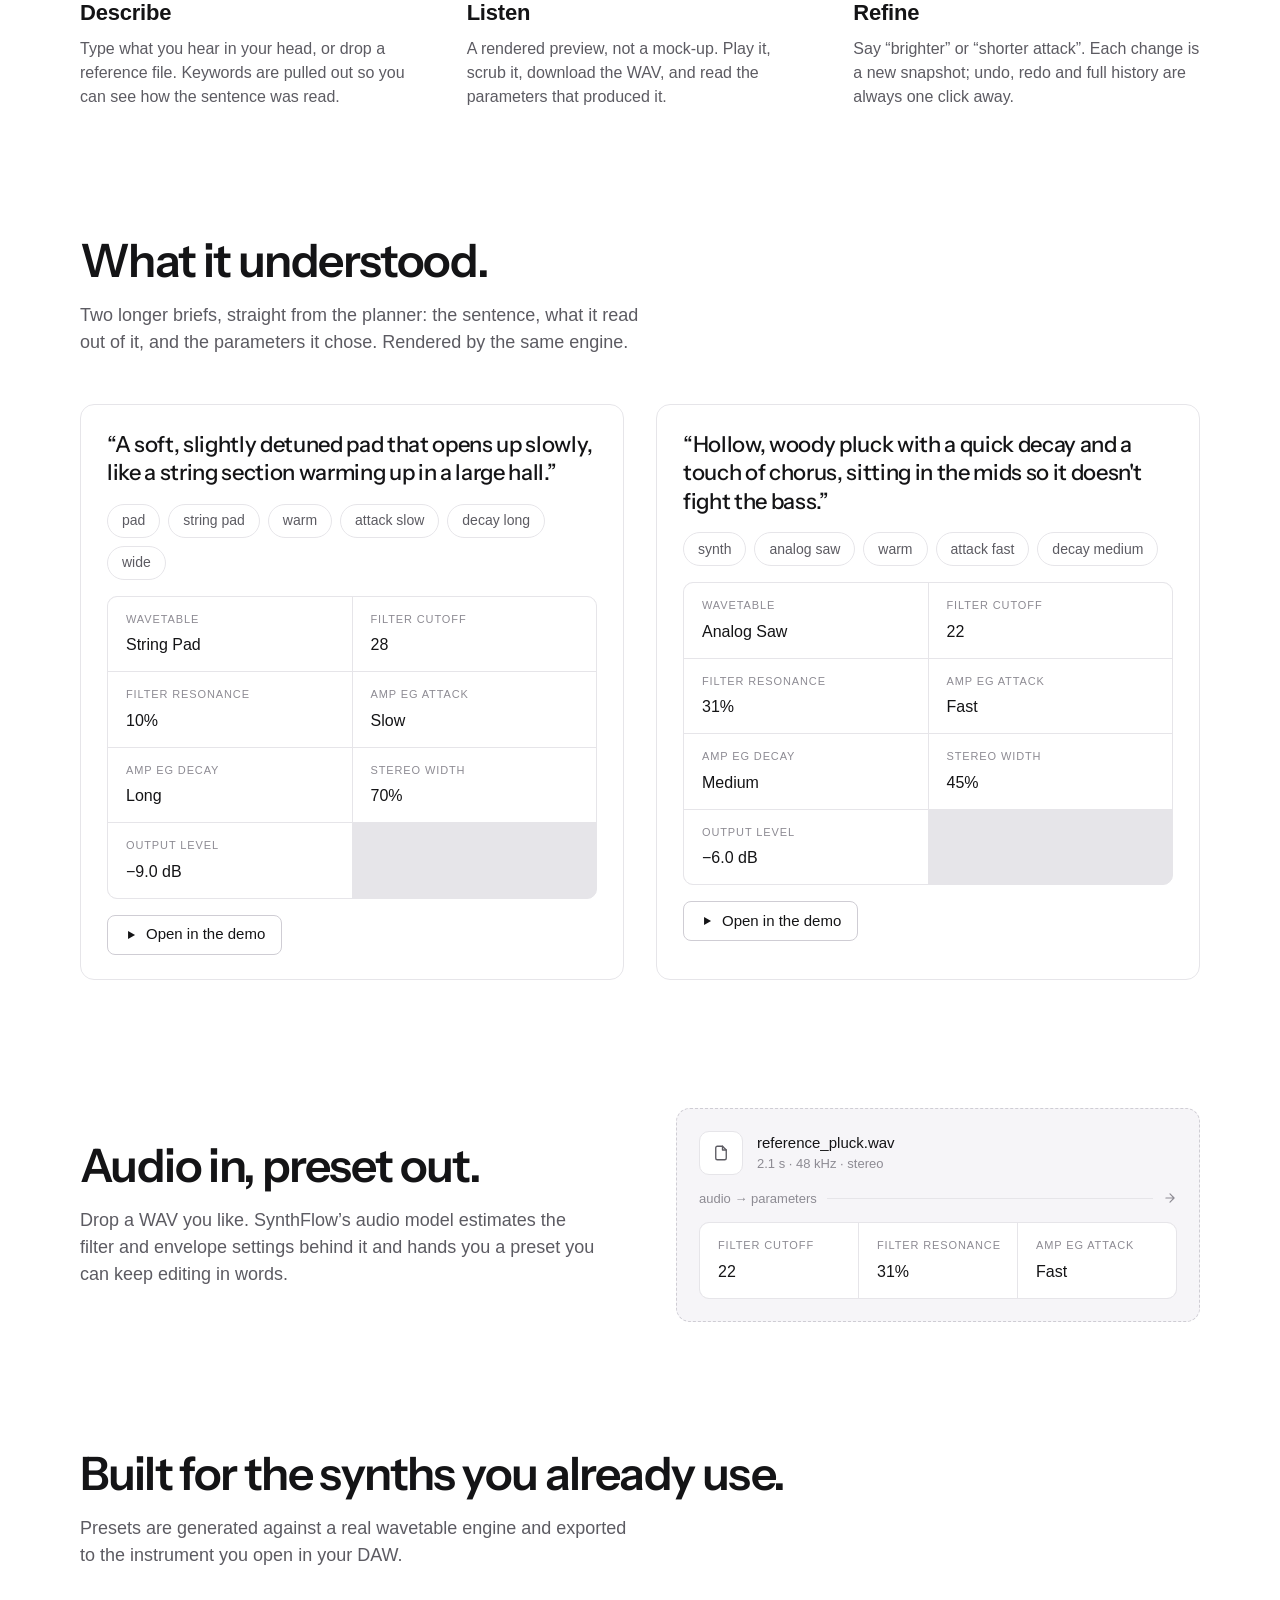
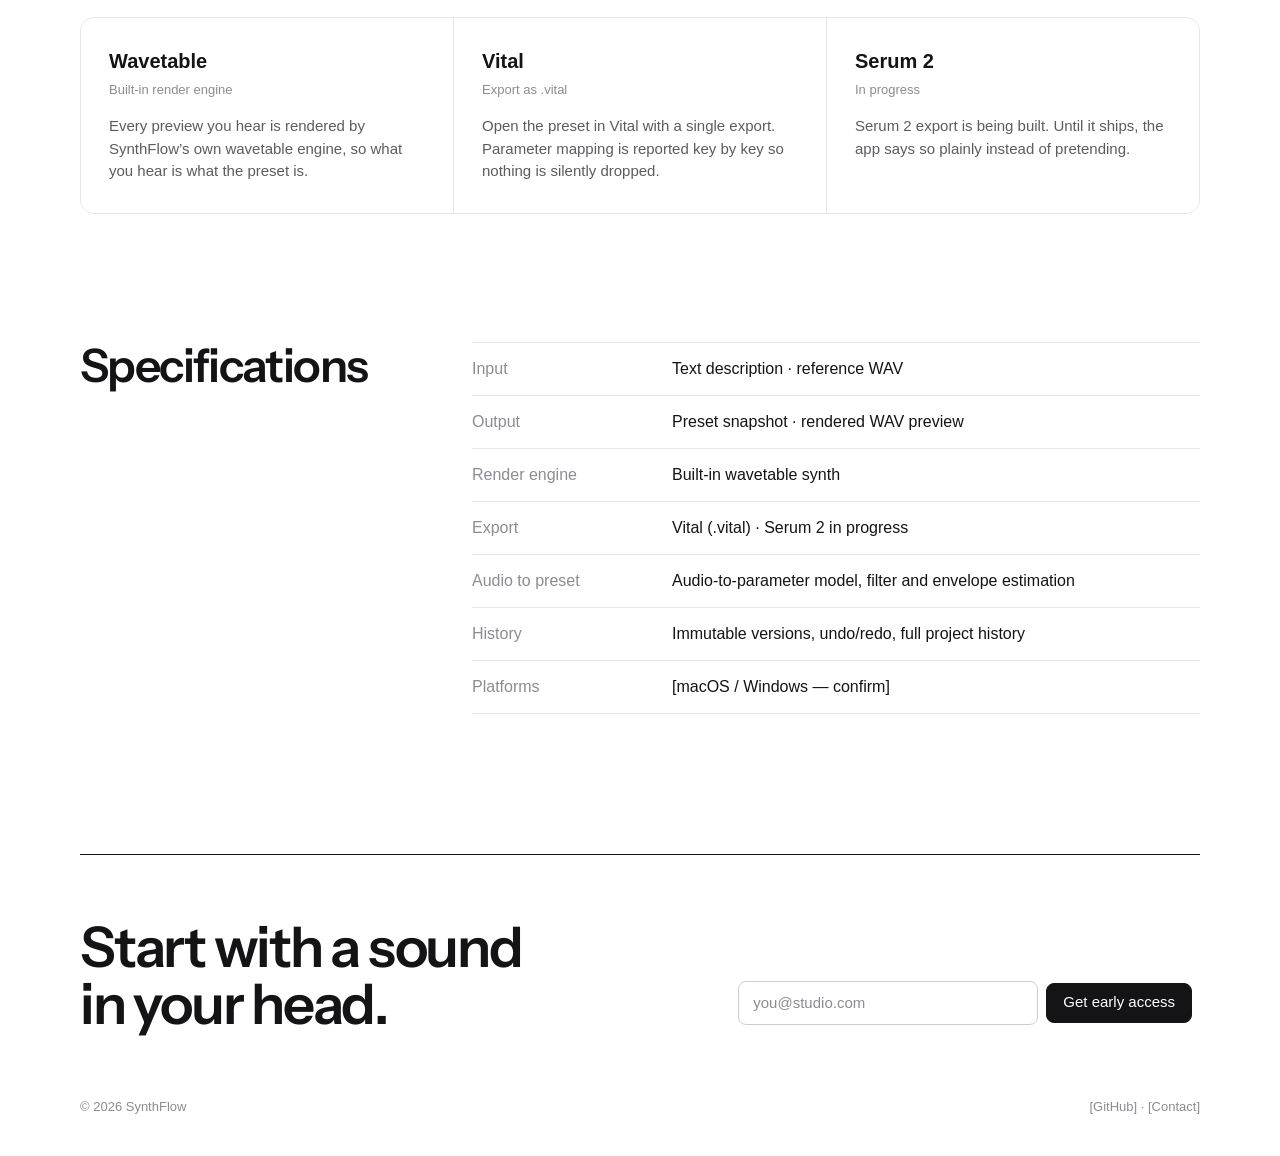
==== commit 265ecfa5: "Remove hairline grid lines, widen content column to 1120px Co-Authored-By: Claude Fable 5.1 <noreply" ====
--- a/index.html
+++ b/index.html
@@ -22,7 +22,6 @@
 </script>
 </head>
 <body>
-<div class="grid-lines" aria-hidden="true"></div>
 
 <header class="nav">
   <div class="wrap nav-inner">
--- a/site.css
+++ b/site.css
@@ -11,6 +11,7 @@
   --ink-3: #8d8b93;
   --line: #e6e5e9;
   --line-strong: #cfcdd4;
+  --hairline: #f0eff2;
   --violet: #7053a6;
   --violet-soft: #eee9f5;
   --wave: #7053a6;
@@ -31,6 +32,7 @@
   --ink-3: #918d95;
   --line: #3b3b41;
   --line-strong: #505057;
+  --hairline: #26262a;
   --violet: #9384a4;
   --violet-soft: rgba(147, 132, 164, 0.14);
   --wave: #9384a4;
@@ -59,18 +61,9 @@
 }
 svg { display: block; }
 
-.wrap { width: min(1040px, calc(100% - 48px)); margin: 0 auto; position: relative; }
+.wrap { width: min(1120px, calc(100% - 64px)); margin: 0 auto; position: relative; }
 .wrap-wide { width: min(1240px, calc(100% - 48px)); margin: 0 auto; }
 
-/* Hairline grid: two vertical rules that run the full page, the structure
-   everything hangs from. */
-.grid-lines { position: fixed; inset: 0; pointer-events: none; z-index: 0; }
-.grid-lines::before, .grid-lines::after {
-  content: ""; position: absolute; top: 0; bottom: 0; width: 1px; background: var(--line);
-}
-/* 28px outside the 1040px content column so type never touches them */
-.grid-lines::before { left: max(8px, calc(50% - 548px)); }
-.grid-lines::after { right: max(8px, calc(50% - 548px)); }
 main, header, footer { position: relative; z-index: 1; }
 
 /* ---------- nav ---------- */
@@ -245,7 +238,6 @@
 }
 @media (max-width: 600px) {
   .wrap, .wrap-wide { width: calc(100% - 32px); }
-  .grid-lines { display: none; }
   .composer { padding: 16px; }
   .result-head { flex-direction: column; align-items: stretch; }
   .result-actions { justify-content: flex-start; }
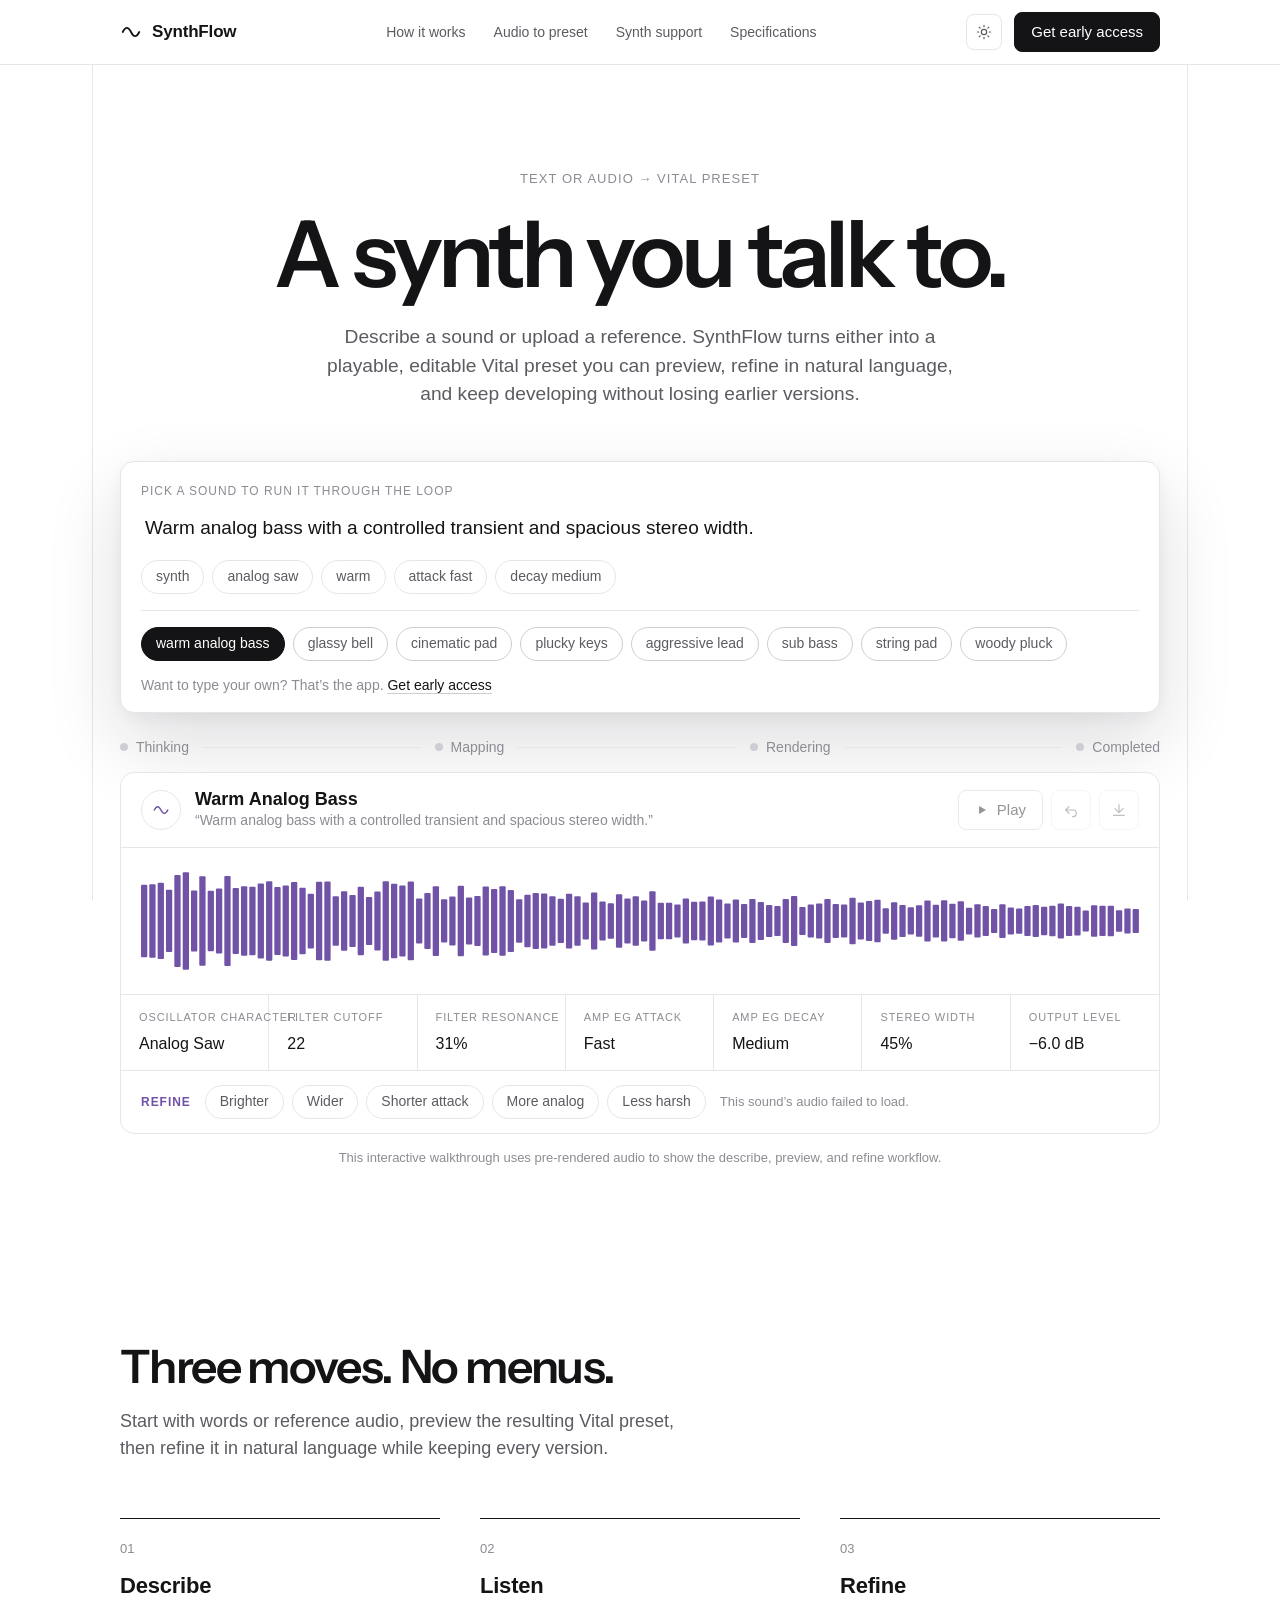
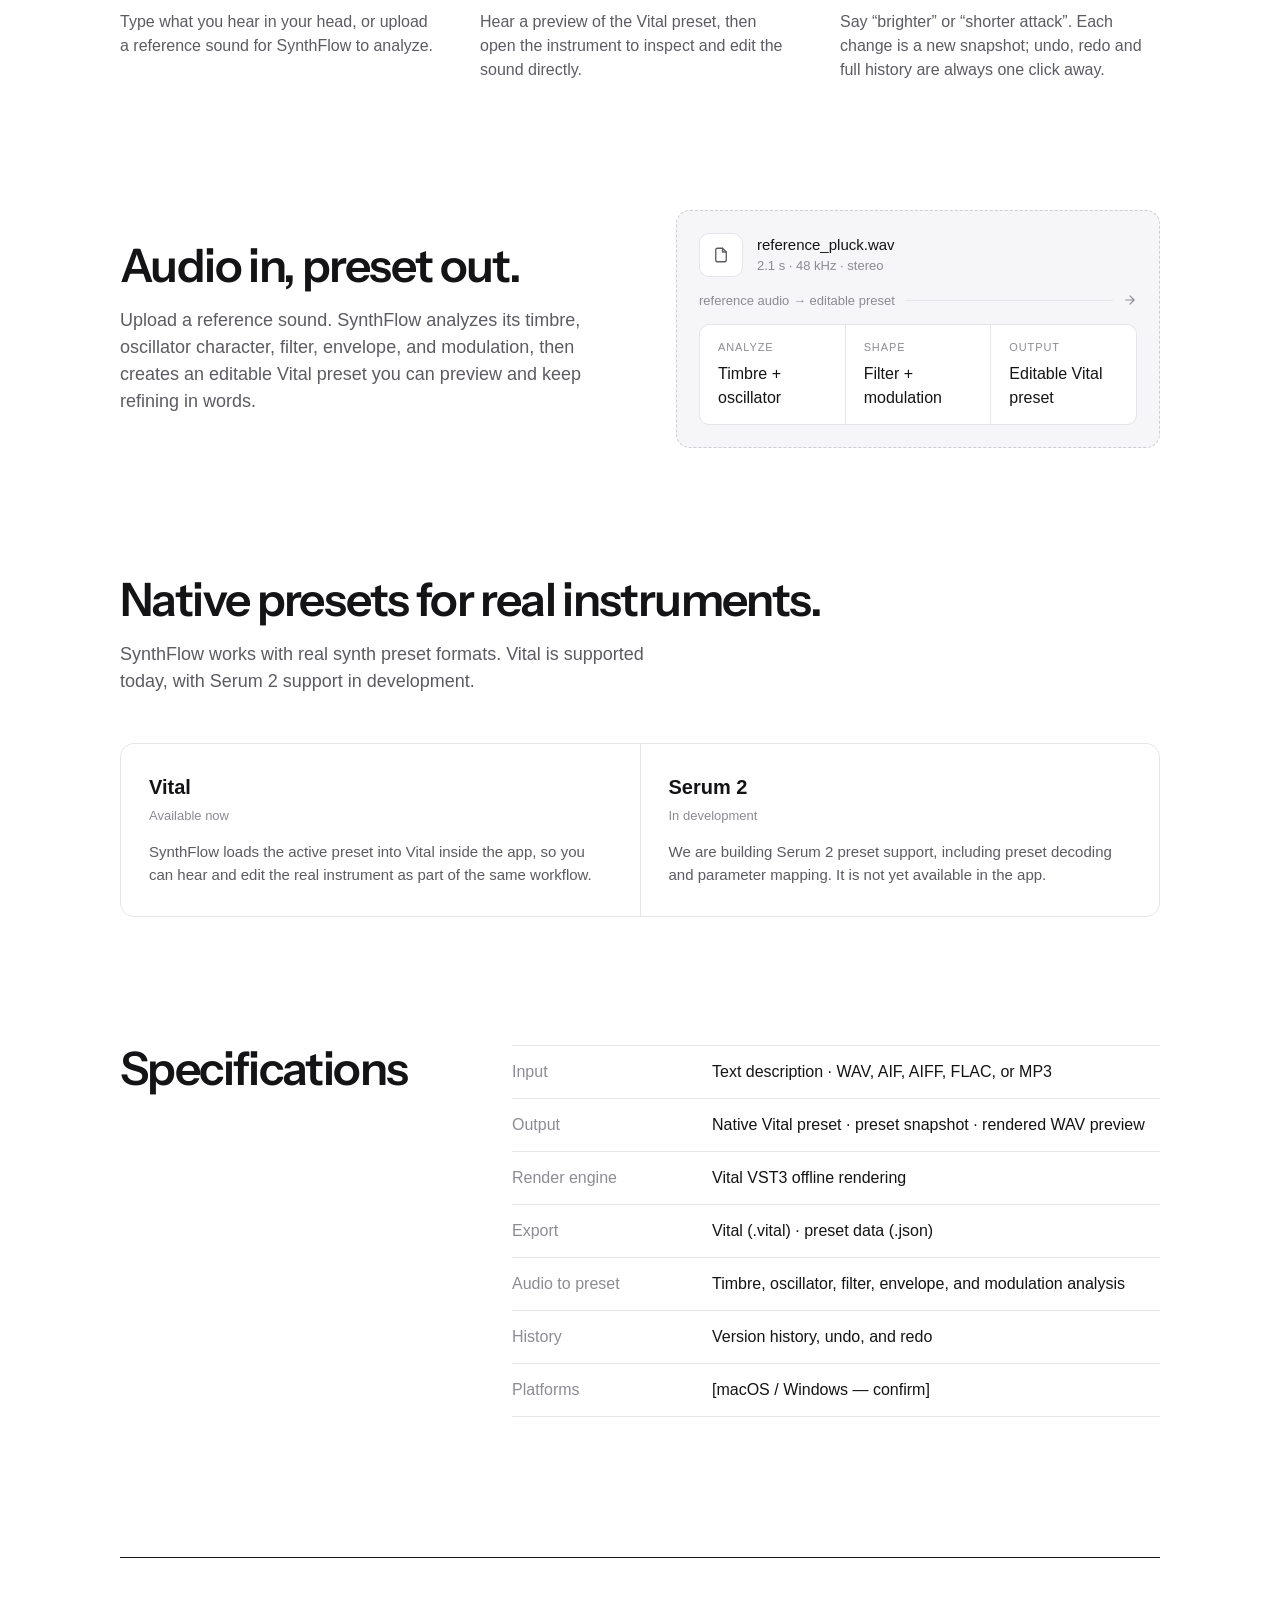
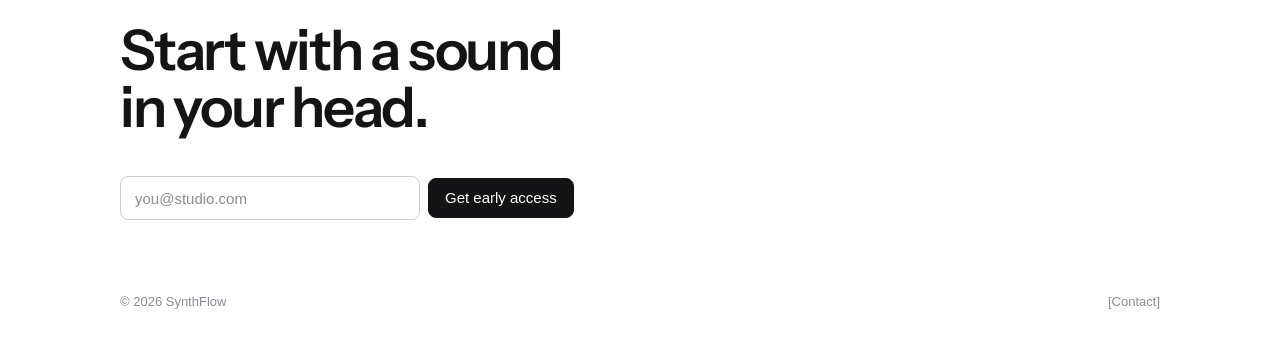
==== commit e89cb1c1: "Update site to latest version" ====
--- a/index.html
+++ b/index.html
@@ -3,9 +3,8 @@
 <head>
 <meta charset="UTF-8" />
 <meta name="viewport" content="width=device-width, initial-scale=1.0" />
-<meta name="robots" content="noindex" />  <!-- preview: remove before launch -->
 <title>SynthFlow — A synth you talk to</title>
-<meta name="description" content="SynthFlow turns a sentence into a playable wavetable preset, renders a preview you can hear in seconds, and keeps every version so you can refine without losing anything." />
+<meta name="description" content="SynthFlow turns text descriptions and reference audio into editable Vital presets you can refine, preview, and export." />
 <link rel="preconnect" href="https://fonts.googleapis.com" />
 <link rel="preconnect" href="https://fonts.gstatic.com" crossorigin />
 <link rel="stylesheet" href="https://fonts.googleapis.com/css2?family=Instrument+Sans:wght@500;600&display=swap" />
@@ -22,6 +21,7 @@
 </script>
 </head>
 <body>
+<div class="grid-lines" aria-hidden="true"></div>
 
 <header class="nav">
   <div class="wrap nav-inner">
@@ -31,9 +31,8 @@
     </a>
     <nav class="nav-links" aria-label="Sections">
       <a href="#how">How it works</a>
-      <a href="#showcase">What it understood</a>
       <a href="#audio">Audio to preset</a>
-      <a href="#engines">Engines</a>
+      <a href="#engines">Synth support</a>
       <a href="#spec">Specifications</a>
     </nav>
     <div class="nav-right">
@@ -49,9 +48,9 @@
 <main id="top">
   <!-- ============================== HERO ============================== -->
   <section class="hero wrap">
-    <div class="eyebrow">Text → preset → sound</div>
+    <div class="eyebrow">Text or audio → Vital preset</div>
     <h1 class="h1">A synth you talk to.</h1>
-    <p class="sub">SynthFlow turns a sentence into a playable wavetable preset, renders a preview you can hear in seconds, and keeps every version so you can refine without losing anything.</p>
+    <p class="sub">Describe a sound or upload a reference. SynthFlow turns either into a playable, editable Vital preset you can preview, refine in natural language, and keep developing without losing earlier versions.</p>
 
     <div class="composer">
       <div class="composer-label">Pick a sound to run it through the loop</div>
@@ -98,7 +97,7 @@
         <div class="playhead" id="playhead"></div>
       </div>
       <div class="params" id="params">
-        <div class="param" data-key="wavetable"><div class="param-k">Wavetable</div><div class="param-v">Analog Saw</div></div>
+        <div class="param" data-key="wavetable"><div class="param-k">Oscillator character</div><div class="param-v">Analog Saw</div></div>
         <div class="param" data-key="cutoff"><div class="param-k">Filter cutoff</div><div class="param-v">22</div></div>
         <div class="param" data-key="resonance"><div class="param-k">Filter resonance</div><div class="param-v">31%</div></div>
         <div class="param" data-key="attack"><div class="param-k">Amp EG attack</div><div class="param-v">Fast</div></div>
@@ -117,47 +116,19 @@
       </div>
       <div class="versions" id="versions" hidden></div>
     </div>
-    <p class="demo-note" id="demo-note">Every sound on this page was rendered by SynthFlow’s engine from the parameters shown. The page only plays the files.</p>
+    <p class="demo-note" id="demo-note">This interactive walkthrough uses pre-rendered audio to show the describe, preview, and refine workflow.</p>
   </section>
 
   <!-- ============================== HOW ============================== -->
   <section class="section wrap" id="how">
     <div class="reveal">
       <h2 class="h2">Three moves. No menus.</h2>
-      <p class="lede">Every stage is real: the planner maps your words to synth parameters, the engine renders an actual WAV, and each edit is stored as its own immutable version.</p>
+      <p class="lede">Start with words or reference audio, preview the resulting Vital preset, then refine it in natural language while keeping every version.</p>
     </div>
     <div class="steps">
-      <div class="step reveal"><div class="step-n">01</div><div class="step-h">Describe</div><p class="step-p">Type what you hear in your head, or drop a reference file. Keywords are pulled out so you can see how the sentence was read.</p></div>
-      <div class="step reveal"><div class="step-n">02</div><div class="step-h">Listen</div><p class="step-p">A rendered preview, not a mock-up. Play it, scrub it, download the WAV, and read the parameters that produced it.</p></div>
+      <div class="step reveal"><div class="step-n">01</div><div class="step-h">Describe</div><p class="step-p">Type what you hear in your head, or upload a reference sound for SynthFlow to analyze.</p></div>
+      <div class="step reveal"><div class="step-n">02</div><div class="step-h">Listen</div><p class="step-p">Hear a preview of the Vital preset, then open the instrument to inspect and edit the sound directly.</p></div>
       <div class="step reveal"><div class="step-n">03</div><div class="step-h">Refine</div><p class="step-p">Say “brighter” or “shorter attack”. Each change is a new snapshot; undo, redo and full history are always one click away.</p></div>
-    </div>
-  </section>
-
-  <!-- ============================== SHOWCASE ============================== -->
-  <section class="section wrap" id="showcase">
-    <div class="reveal">
-      <h2 class="h2">What it understood.</h2>
-      <p class="lede">Two longer briefs, straight from the planner: the sentence, what it read out of it, and the parameters it chose. Rendered by the same engine.</p>
-    </div>
-    <div class="cases">
-      <div class="case reveal" data-showcase="string-pad">
-        <p class="case-prompt">“A soft, slightly detuned pad that opens up slowly, like a string section warming up in a large hall.”</p>
-        <div class="case-chips chips"></div>
-        <div class="case-params mini"></div>
-        <button class="btn case-play" type="button" disabled>
-          <svg width="14" height="14" viewBox="0 0 24 24" fill="currentColor"><path d="M7 5v14l12-7z"></path></svg>
-          <span>Open in the demo</span>
-        </button>
-      </div>
-      <div class="case reveal" data-showcase="woody-pluck">
-        <p class="case-prompt">“Hollow, woody pluck with a quick decay and a touch of chorus, sitting in the mids so it doesn’t fight the bass.”</p>
-        <div class="case-chips chips"></div>
-        <div class="case-params mini"></div>
-        <button class="btn case-play" type="button" disabled>
-          <svg width="14" height="14" viewBox="0 0 24 24" fill="currentColor"><path d="M7 5v14l12-7z"></path></svg>
-          <span>Open in the demo</span>
-        </button>
-      </div>
     </div>
   </section>
 
@@ -166,18 +137,18 @@
     <div class="split">
       <div class="reveal">
         <h2 class="h2">Audio in, preset out.</h2>
-        <p class="lede">Drop a WAV you like. SynthFlow’s audio model estimates the filter and envelope settings behind it and hands you a preset you can keep editing in words.</p>
+        <p class="lede">Upload a reference sound. SynthFlow analyzes its timbre, oscillator character, filter, envelope, and modulation, then creates an editable Vital preset you can preview and keep refining in words.</p>
       </div>
       <div class="drop reveal">
         <div class="drop-row">
           <div class="file-box"><svg width="18" height="18" viewBox="0 0 24 24" fill="none" stroke="currentColor" stroke-width="1.8" stroke-linecap="round" stroke-linejoin="round"><path d="M14 3H7a2 2 0 0 0-2 2v14a2 2 0 0 0 2 2h10a2 2 0 0 0 2-2V8z"></path><path d="M14 3v5h5"></path></svg></div>
           <div><div class="file-name">reference_pluck.wav</div><div class="file-meta">2.1 s · 48 kHz · stereo</div></div>
         </div>
-        <div class="arrow-row"><span>audio → parameters</span><div class="rule"></div><svg width="14" height="14" viewBox="0 0 24 24" fill="none" stroke="currentColor" stroke-width="2" stroke-linecap="round" stroke-linejoin="round"><path d="M5 12h14M12 5l7 7-7 7"></path></svg></div>
+        <div class="arrow-row"><span>reference audio → editable preset</span><div class="rule"></div><svg width="14" height="14" viewBox="0 0 24 24" fill="none" stroke="currentColor" stroke-width="2" stroke-linecap="round" stroke-linejoin="round"><path d="M5 12h14M12 5l7 7-7 7"></path></svg></div>
         <div class="mini">
-          <div class="param"><div class="param-k">Filter cutoff</div><div class="param-v">22</div></div>
-          <div class="param"><div class="param-k">Filter resonance</div><div class="param-v">31%</div></div>
-          <div class="param"><div class="param-k">Amp EG attack</div><div class="param-v">Fast</div></div>
+          <div class="param"><div class="param-k">Analyze</div><div class="param-v">Timbre + oscillator</div></div>
+          <div class="param"><div class="param-k">Shape</div><div class="param-v">Filter + modulation</div></div>
+          <div class="param"><div class="param-k">Output</div><div class="param-v">Editable Vital preset</div></div>
         </div>
       </div>
     </div>
@@ -186,13 +157,12 @@
   <!-- ============================== ENGINES ============================== -->
   <section class="section wrap" id="engines">
     <div class="reveal">
-      <h2 class="h2">Built for the synths you already use.</h2>
-      <p class="lede">Presets are generated against a real wavetable engine and exported to the instrument you open in your DAW.</p>
+      <h2 class="h2">Native presets for real instruments.</h2>
+      <p class="lede">SynthFlow works with real synth preset formats. Vital is supported today, with Serum 2 support in development.</p>
     </div>
     <div class="engines reveal">
-      <div class="engine"><div class="engine-name">Wavetable</div><div class="engine-stat">Built-in render engine</div><p class="engine-desc">Every preview you hear is rendered by SynthFlow’s own wavetable engine, so what you hear is what the preset is.</p></div>
-      <div class="engine"><div class="engine-name">Vital</div><div class="engine-stat">Export as .vital</div><p class="engine-desc">Open the preset in Vital with a single export. Parameter mapping is reported key by key so nothing is silently dropped.</p></div>
-      <div class="engine"><div class="engine-name">Serum 2</div><div class="engine-stat">In progress</div><p class="engine-desc">Serum 2 export is being built. Until it ships, the app says so plainly instead of pretending.</p></div>
+      <div class="engine"><div class="engine-name">Vital</div><div class="engine-stat">Available now</div><p class="engine-desc">SynthFlow loads the active preset into Vital inside the app, so you can hear and edit the real instrument as part of the same workflow.</p></div>
+      <div class="engine"><div class="engine-name">Serum 2</div><div class="engine-stat">In development</div><p class="engine-desc">We are building Serum 2 preset support, including preset decoding and parameter mapping. It is not yet available in the app.</p></div>
     </div>
   </section>
 
@@ -201,12 +171,12 @@
     <div class="spec">
       <div class="reveal"><h2 class="h2">Specifications</h2></div>
       <table class="reveal">
-        <tr><td class="k">Input</td><td>Text description · reference WAV</td></tr>
-        <tr><td class="k">Output</td><td>Preset snapshot · rendered WAV preview</td></tr>
-        <tr><td class="k">Render engine</td><td>Built-in wavetable synth</td></tr>
-        <tr><td class="k">Export</td><td>Vital (.vital) · Serum 2 in progress</td></tr>
-        <tr><td class="k">Audio to preset</td><td>Audio-to-parameter model, filter and envelope estimation</td></tr>
-        <tr><td class="k">History</td><td>Immutable versions, undo/redo, full project history</td></tr>
+        <tr><td class="k">Input</td><td>Text description · WAV, AIF, AIFF, FLAC, or MP3</td></tr>
+        <tr><td class="k">Output</td><td>Native Vital preset · preset snapshot · rendered WAV preview</td></tr>
+        <tr><td class="k">Render engine</td><td>Vital VST3 offline rendering</td></tr>
+        <tr><td class="k">Export</td><td>Vital (.vital) · preset data (.json)</td></tr>
+        <tr><td class="k">Audio to preset</td><td>Timbre, oscillator, filter, envelope, and modulation analysis</td></tr>
+        <tr><td class="k">History</td><td>Version history, undo, and redo</td></tr>
         <tr><td class="k">Platforms</td><td>[macOS / Windows — confirm]</td></tr>
       </table>
     </div>
@@ -224,7 +194,7 @@
     </form>
     <footer class="foot">
       <span>© 2026 SynthFlow</span>
-      <span><a href="#">[GitHub]</a> · <a href="#">[Contact]</a></span>
+      <span><a href="#">[Contact]</a></span>
     </footer>
   </section>
 </main>
--- a/site.css
+++ b/site.css
@@ -11,7 +11,6 @@
   --ink-3: #8d8b93;
   --line: #e6e5e9;
   --line-strong: #cfcdd4;
-  --hairline: #f0eff2;
   --violet: #7053a6;
   --violet-soft: #eee9f5;
   --wave: #7053a6;
@@ -32,7 +31,6 @@
   --ink-3: #918d95;
   --line: #3b3b41;
   --line-strong: #505057;
-  --hairline: #26262a;
   --violet: #9384a4;
   --violet-soft: rgba(147, 132, 164, 0.14);
   --wave: #9384a4;
@@ -61,9 +59,18 @@
 }
 svg { display: block; }
 
-.wrap { width: min(1120px, calc(100% - 64px)); margin: 0 auto; position: relative; }
+.wrap { width: min(1040px, calc(100% - 48px)); margin: 0 auto; position: relative; }
 .wrap-wide { width: min(1240px, calc(100% - 48px)); margin: 0 auto; }
 
+/* Hairline grid: two vertical rules that run the full page, the structure
+   everything hangs from. */
+.grid-lines { position: fixed; inset: 0; pointer-events: none; z-index: 0; }
+.grid-lines::before, .grid-lines::after {
+  content: ""; position: absolute; top: 0; bottom: 0; width: 1px; background: var(--line);
+}
+/* 28px outside the 1040px content column so type never touches them */
+.grid-lines::before { left: max(8px, calc(50% - 548px)); }
+.grid-lines::after { right: max(8px, calc(50% - 548px)); }
 main, header, footer { position: relative; z-index: 1; }
 
 /* ---------- nav ---------- */
@@ -185,7 +192,7 @@
 .mini { display: grid; grid-template-columns: repeat(3, minmax(0, 1fr)); gap: 1px; background: var(--line); border: 1px solid var(--line); border-radius: 10px; overflow: hidden; }
 .mini .param { background: var(--bg); border: 0; }
 
-.engines { display: grid; grid-template-columns: repeat(3, minmax(0, 1fr)); gap: 1px; background: var(--line); border: 1px solid var(--line); border-radius: 14px; overflow: hidden; margin-top: 48px; }
+.engines { display: grid; grid-template-columns: repeat(2, minmax(0, 1fr)); gap: 1px; background: var(--line); border: 1px solid var(--line); border-radius: 14px; overflow: hidden; margin-top: 48px; }
 .engine { background: var(--bg); padding: 28px 28px 30px; }
 .engine-name { font-size: 20px; font-weight: 600; }
 .engine-stat { font-size: 13px; color: var(--ink-3); margin-top: 4px; }
@@ -204,14 +211,6 @@
 .input::placeholder { color: var(--ink-3); }
 .cta-note { font-size: 13px; color: var(--ink-3); width: 100%; }
 .foot { display: flex; justify-content: space-between; align-items: center; padding: 64px 0 40px; font-size: 13px; color: var(--ink-3); gap: 16px; flex-wrap: wrap; }
-
-/* ---------- showcase ---------- */
-.cases { display: grid; grid-template-columns: repeat(2, minmax(0, 1fr)); gap: 32px; margin-top: 48px; }
-.case { border: 1px solid var(--line); border-radius: 14px; padding: 26px 26px 24px; background: var(--bg); display: flex; flex-direction: column; gap: 16px; }
-.case-prompt { font-family: var(--font-display); font-size: 22px; line-height: 1.3; letter-spacing: -0.015em; font-weight: 500; text-wrap: pretty; }
-.case .chips { margin-top: 0; }
-.case .mini { grid-template-columns: repeat(2, minmax(0, 1fr)); }
-.case .case-play { align-self: flex-start; }
 
 /* ---------- reveal on scroll ---------- */
 .js .reveal { opacity: 0; transform: translateY(16px); transition: opacity 0.7s var(--ease), transform 0.7s var(--ease); }
@@ -230,7 +229,6 @@
   .param:nth-child(n + 5) { border-top: 1px solid var(--line); }
   .steps { grid-template-columns: 1fr; gap: 28px; }
   .split { grid-template-columns: 1fr; gap: 32px; }
-  .cases { grid-template-columns: 1fr; gap: 20px; }
   .engines { grid-template-columns: 1fr; }
   .spec { grid-template-columns: 1fr; gap: 24px; }
   .section { padding-top: 88px; }
@@ -238,6 +236,7 @@
 }
 @media (max-width: 600px) {
   .wrap, .wrap-wide { width: calc(100% - 32px); }
+  .grid-lines { display: none; }
   .composer { padding: 16px; }
   .result-head { flex-direction: column; align-items: stretch; }
   .result-actions { justify-content: flex-start; }
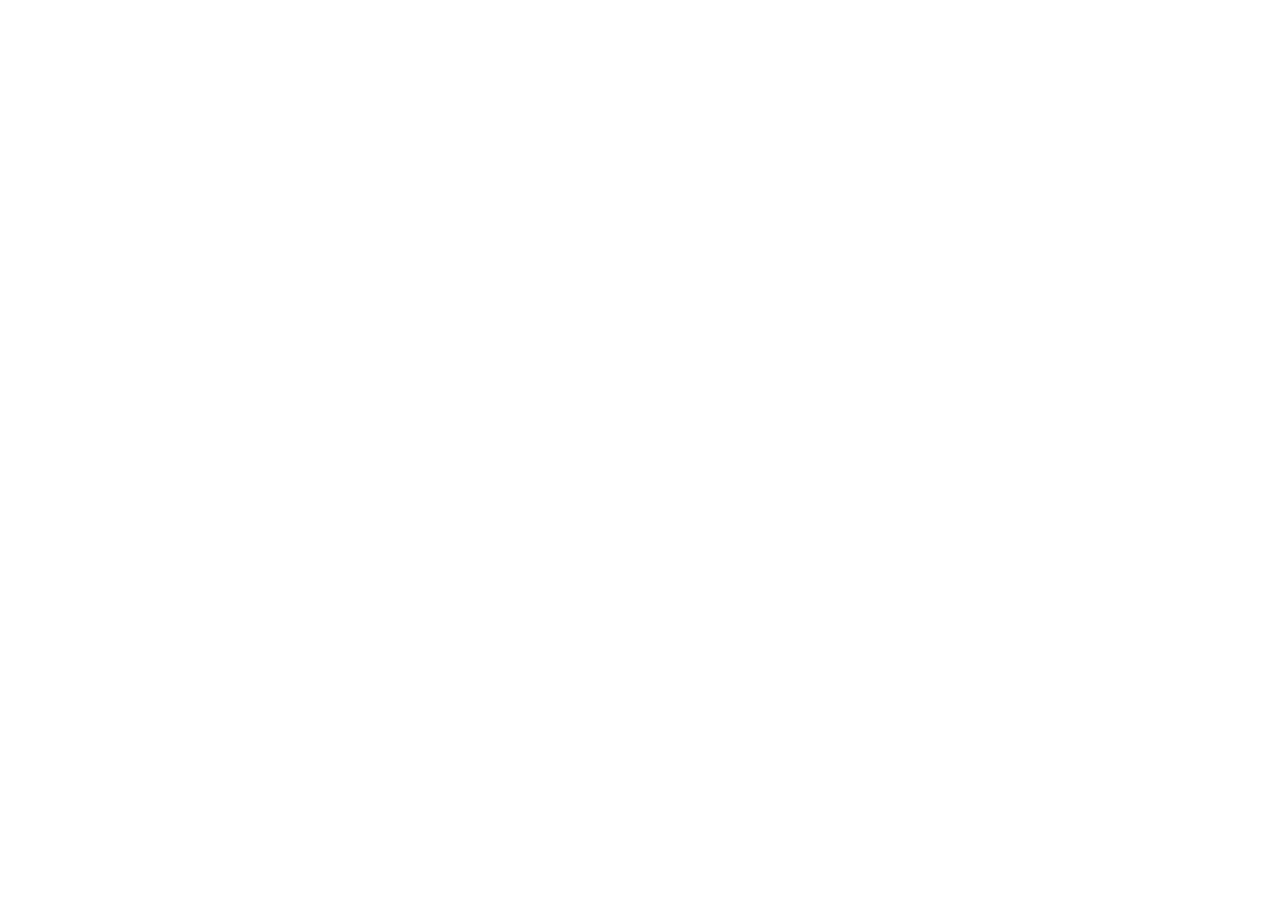
==== commit 233fd0bd: "Anchor the opening gold sphere to the orbit crossing" ====
--- a/index.html
+++ b/index.html
@@ -1,204 +1,25 @@
-<!DOCTYPE html>
+<!doctype html>
 <html lang="en">
-<head>
-<meta charset="UTF-8" />
-<meta name="viewport" content="width=device-width, initial-scale=1.0" />
-<title>SynthFlow — A synth you talk to</title>
-<meta name="description" content="SynthFlow turns text descriptions and reference audio into editable Vital presets you can refine, preview, and export." />
-<link rel="preconnect" href="https://fonts.googleapis.com" />
-<link rel="preconnect" href="https://fonts.gstatic.com" crossorigin />
-<link rel="stylesheet" href="https://fonts.googleapis.com/css2?family=Instrument+Sans:wght@500;600&display=swap" />
-<link rel="stylesheet" href="site.css" />
-<script>
-// Theme before first paint: saved choice, else the system preference.
-(function () {
-  var t = null;
-  try { t = localStorage.getItem("synthflow_site_theme"); } catch (e) {}
-  if (t !== "light" && t !== "dark") t = window.matchMedia("(prefers-color-scheme: dark)").matches ? "dark" : "light";
-  document.documentElement.setAttribute("data-theme", t);
-  document.documentElement.classList.add("js");
-})();
-</script>
-</head>
-<body>
-<div class="grid-lines" aria-hidden="true"></div>
-
-<header class="nav">
-  <div class="wrap nav-inner">
-    <a class="brand" href="#top" aria-label="SynthFlow home">
-      <svg width="22" height="22" viewBox="0 0 24 24" fill="none" stroke="currentColor" stroke-width="2" stroke-linecap="round" stroke-linejoin="round"><path d="M3 12c3-6 6-6 9 0s6 6 9 0"></path></svg>
-      <span>SynthFlow</span>
-    </a>
-    <nav class="nav-links" aria-label="Sections">
-      <a href="#how">How it works</a>
-      <a href="#audio">Audio to preset</a>
-      <a href="#engines">Synth support</a>
-      <a href="#spec">Specifications</a>
-    </nav>
-    <div class="nav-right">
-      <button class="theme-btn" id="theme-btn" type="button" aria-label="Switch appearance">
-        <svg class="sun" width="16" height="16" viewBox="0 0 24 24" fill="none" stroke="currentColor" stroke-width="1.8" stroke-linecap="round"><circle cx="12" cy="12" r="4"></circle><path d="M12 2v2M12 20v2M2 12h2M20 12h2M4.9 4.9l1.4 1.4M17.7 17.7l1.4 1.4M4.9 19.1l1.4-1.4M17.7 6.3l1.4-1.4"></path></svg>
-        <svg class="moon" width="16" height="16" viewBox="0 0 24 24" fill="none" stroke="currentColor" stroke-width="1.8" stroke-linecap="round" stroke-linejoin="round"><path d="M20 14.5A8 8 0 0 1 9.5 4a8 8 0 1 0 10.5 10.5z"></path></svg>
-      </button>
-      <a class="btn btn-ink" href="#access">Get early access</a>
-    </div>
-  </div>
-</header>
-
-<main id="top">
-  <!-- ============================== HERO ============================== -->
-  <section class="hero wrap">
-    <div class="eyebrow">Text or audio → Vital preset</div>
-    <h1 class="h1">A synth you talk to.</h1>
-    <p class="sub">Describe a sound or upload a reference. SynthFlow turns either into a playable, editable Vital preset you can preview, refine in natural language, and keep developing without losing earlier versions.</p>
-
-    <div class="composer">
-      <div class="composer-label">Pick a sound to run it through the loop</div>
-      <div class="prompt" id="prompt" aria-live="polite">Warm analog bass with a controlled transient and spacious stereo width.</div>
-      <div class="chips" id="chips" aria-label="What the planner read"></div>
-      <div class="picker" id="picker" role="group" aria-label="Example sounds"></div>
-      <div class="composer-foot">
-        <span class="own">Want to type your own? That’s the app. <a href="#access">Get early access</a></span>
-      </div>
-    </div>
-
-    <div class="stages" id="stages" aria-label="Generation progress">
-      <div class="stage" data-stage="thinking"><span class="dot"></span><span class="label">Thinking</span></div><div class="rule"></div>
-      <div class="stage" data-stage="mapping"><span class="dot"></span><span class="label">Mapping</span></div><div class="rule"></div>
-      <div class="stage" data-stage="rendering"><span class="dot"></span><span class="label">Rendering</span></div><div class="rule"></div>
-      <div class="stage" data-stage="completed"><span class="dot"></span><span class="label">Completed</span></div>
-    </div>
-
-    <div class="result" id="result">
-      <div class="result-head">
-        <div class="result-title">
-          <div class="result-badge"><svg width="18" height="18" viewBox="0 0 24 24" fill="none" stroke="currentColor" stroke-width="2" stroke-linecap="round" stroke-linejoin="round"><path d="M3 12c3-6 6-6 9 0s6 6 9 0"></path></svg></div>
-          <div>
-            <div class="result-name" id="result-name">Warm Analog Bass</div>
-            <div class="result-quote" id="result-quote">“Warm analog bass with a controlled transient and spacious stereo width.”</div>
-          </div>
-        </div>
-        <div class="result-actions">
-          <button class="btn" id="play-btn" type="button" disabled>
-            <svg width="14" height="14" viewBox="0 0 24 24" fill="currentColor"><path d="M7 5v14l12-7z"></path></svg>
-            <span class="label">Play</span>
-          </button>
-          <button class="icon-btn" id="undo-btn" type="button" title="Undo" aria-label="Undo" disabled>
-            <svg width="16" height="16" viewBox="0 0 24 24" fill="none" stroke="currentColor" stroke-width="1.8" stroke-linecap="round" stroke-linejoin="round"><path d="M9 7 4 12l5 5M4 12h11a5 5 0 0 1 0 10h-1"></path></svg>
-          </button>
-          <button class="icon-btn" id="download-btn" type="button" title="Download WAV" aria-label="Download WAV" disabled>
-            <svg width="16" height="16" viewBox="0 0 24 24" fill="none" stroke="currentColor" stroke-width="1.8" stroke-linecap="round" stroke-linejoin="round"><path d="M12 4v11M6 10l6 6 6-6M4 20h16"></path></svg>
-          </button>
-        </div>
-      </div>
-      <div class="result-wave">
-        <svg class="wave-static" id="wave-static" viewBox="0 0 1000 110" preserveAspectRatio="none" fill="var(--wave)" aria-hidden="true"><rect x="0.0" y="18.8" width="6.3" height="72.4" rx="1"></rect><rect x="8.3" y="18.3" width="6.3" height="73.4" rx="1"></rect><rect x="16.7" y="16.8" width="6.3" height="76.3" rx="1"></rect><rect x="25.0" y="23.8" width="6.3" height="62.3" rx="1"></rect><rect x="33.4" y="8.9" width="6.3" height="92.1" rx="1"></rect><rect x="41.8" y="6.3" width="6.3" height="97.4" rx="1"></rect><rect x="50.1" y="24.5" width="6.3" height="60.9" rx="1"></rect><rect x="58.4" y="10.2" width="6.3" height="89.5" rx="1"></rect><rect x="66.8" y="24.7" width="6.3" height="60.6" rx="1"></rect><rect x="75.1" y="22.5" width="6.3" height="65.0" rx="1"></rect><rect x="83.5" y="10.0" width="6.3" height="90.0" rx="1"></rect><rect x="91.8" y="21.9" width="6.3" height="66.2" rx="1"></rect><rect x="100.2" y="20.3" width="6.3" height="69.4" rx="1"></rect><rect x="108.5" y="20.7" width="6.3" height="68.6" rx="1"></rect><rect x="116.9" y="17.5" width="6.3" height="74.9" rx="1"></rect><rect x="125.3" y="15.3" width="6.3" height="79.4" rx="1"></rect><rect x="133.6" y="20.9" width="6.3" height="68.1" rx="1"></rect><rect x="141.9" y="19.5" width="6.3" height="71.0" rx="1"></rect><rect x="150.3" y="15.9" width="6.3" height="78.2" rx="1"></rect><rect x="158.7" y="21.8" width="6.3" height="66.4" rx="1"></rect><rect x="167.0" y="27.7" width="6.3" height="54.7" rx="1"></rect><rect x="175.3" y="15.8" width="6.3" height="78.4" rx="1"></rect><rect x="183.7" y="15.4" width="6.3" height="79.3" rx="1"></rect><rect x="192.0" y="30.3" width="6.3" height="49.5" rx="1"></rect><rect x="200.4" y="25.3" width="6.3" height="59.4" rx="1"></rect><rect x="208.8" y="29.0" width="6.3" height="52.0" rx="1"></rect><rect x="217.1" y="20.7" width="6.3" height="68.6" rx="1"></rect><rect x="225.4" y="31.0" width="6.3" height="48.1" rx="1"></rect><rect x="233.8" y="25.4" width="6.3" height="59.2" rx="1"></rect><rect x="242.1" y="15.3" width="6.3" height="79.5" rx="1"></rect><rect x="250.5" y="17.8" width="6.3" height="74.4" rx="1"></rect><rect x="258.8" y="19.6" width="6.3" height="70.8" rx="1"></rect><rect x="267.2" y="15.6" width="6.3" height="78.7" rx="1"></rect><rect x="275.6" y="32.4" width="6.3" height="45.2" rx="1"></rect><rect x="283.9" y="27.1" width="6.3" height="55.8" rx="1"></rect><rect x="292.3" y="20.2" width="6.3" height="69.7" rx="1"></rect><rect x="300.6" y="33.3" width="6.3" height="43.3" rx="1"></rect><rect x="308.9" y="30.4" width="6.3" height="49.1" rx="1"></rect><rect x="317.3" y="19.8" width="6.3" height="70.5" rx="1"></rect><rect x="325.6" y="31.6" width="6.3" height="46.9" rx="1"></rect><rect x="334.0" y="30.0" width="6.3" height="49.9" rx="1"></rect><rect x="342.3" y="20.6" width="6.3" height="68.8" rx="1"></rect><rect x="350.7" y="22.9" width="6.3" height="64.2" rx="1"></rect><rect x="359.1" y="20.2" width="6.3" height="69.6" rx="1"></rect><rect x="367.4" y="24.0" width="6.3" height="62.1" rx="1"></rect><rect x="375.8" y="33.3" width="6.3" height="43.5" rx="1"></rect><rect x="384.1" y="28.7" width="6.3" height="52.6" rx="1"></rect><rect x="392.4" y="26.9" width="6.3" height="56.2" rx="1"></rect><rect x="400.8" y="27.5" width="6.3" height="54.9" rx="1"></rect><rect x="409.1" y="30.2" width="6.3" height="49.6" rx="1"></rect><rect x="417.5" y="32.8" width="6.3" height="44.3" rx="1"></rect><rect x="425.8" y="27.7" width="6.3" height="54.7" rx="1"></rect><rect x="434.2" y="30.3" width="6.3" height="49.4" rx="1"></rect><rect x="442.5" y="36.5" width="6.3" height="37.0" rx="1"></rect><rect x="450.9" y="26.4" width="6.3" height="57.1" rx="1"></rect><rect x="459.3" y="35.6" width="6.3" height="38.8" rx="1"></rect><rect x="467.6" y="37.2" width="6.3" height="35.6" rx="1"></rect><rect x="475.9" y="28.2" width="6.3" height="53.6" rx="1"></rect><rect x="484.3" y="32.5" width="6.3" height="45.0" rx="1"></rect><rect x="492.6" y="30.2" width="6.3" height="49.5" rx="1"></rect><rect x="501.0" y="34.6" width="6.3" height="40.8" rx="1"></rect><rect x="509.3" y="25.2" width="6.3" height="59.6" rx="1"></rect><rect x="517.7" y="36.8" width="6.3" height="36.4" rx="1"></rect><rect x="526.0" y="36.7" width="6.3" height="36.6" rx="1"></rect><rect x="534.4" y="38.5" width="6.3" height="33.0" rx="1"></rect><rect x="542.8" y="32.5" width="6.3" height="44.9" rx="1"></rect><rect x="551.1" y="35.8" width="6.3" height="38.4" rx="1"></rect><rect x="559.4" y="35.4" width="6.3" height="39.2" rx="1"></rect><rect x="567.8" y="30.5" width="6.3" height="49.0" rx="1"></rect><rect x="576.1" y="33.5" width="6.3" height="43.1" rx="1"></rect><rect x="584.5" y="37.5" width="6.3" height="35.0" rx="1"></rect><rect x="592.9" y="33.5" width="6.3" height="42.9" rx="1"></rect><rect x="601.2" y="37.9" width="6.3" height="34.1" rx="1"></rect><rect x="609.5" y="33.0" width="6.3" height="43.9" rx="1"></rect><rect x="617.9" y="36.0" width="6.3" height="38.0" rx="1"></rect><rect x="626.3" y="39.0" width="6.3" height="32.1" rx="1"></rect><rect x="634.6" y="40.1" width="6.3" height="29.9" rx="1"></rect><rect x="642.9" y="33.0" width="6.3" height="44.0" rx="1"></rect><rect x="651.3" y="30.0" width="6.3" height="50.0" rx="1"></rect><rect x="659.6" y="41.0" width="6.3" height="28.1" rx="1"></rect><rect x="668.0" y="38.5" width="6.3" height="32.9" rx="1"></rect><rect x="676.4" y="37.5" width="6.3" height="35.0" rx="1"></rect><rect x="684.7" y="33.0" width="6.3" height="44.0" rx="1"></rect><rect x="693.0" y="38.1" width="6.3" height="33.8" rx="1"></rect><rect x="701.4" y="38.5" width="6.3" height="32.9" rx="1"></rect><rect x="709.8" y="31.8" width="6.3" height="46.5" rx="1"></rect><rect x="718.1" y="36.4" width="6.3" height="37.1" rx="1"></rect><rect x="726.4" y="35.0" width="6.3" height="39.9" rx="1"></rect><rect x="734.8" y="33.8" width="6.3" height="42.4" rx="1"></rect><rect x="743.1" y="42.2" width="6.3" height="25.5" rx="1"></rect><rect x="751.5" y="36.2" width="6.3" height="37.6" rx="1"></rect><rect x="759.9" y="39.0" width="6.3" height="32.0" rx="1"></rect><rect x="768.2" y="41.3" width="6.3" height="27.3" rx="1"></rect><rect x="776.5" y="39.3" width="6.3" height="31.4" rx="1"></rect><rect x="784.9" y="34.5" width="6.3" height="41.0" rx="1"></rect><rect x="793.3" y="38.7" width="6.3" height="32.7" rx="1"></rect><rect x="801.6" y="34.3" width="6.3" height="41.3" rx="1"></rect><rect x="809.9" y="37.8" width="6.3" height="34.5" rx="1"></rect><rect x="818.3" y="35.2" width="6.3" height="39.6" rx="1"></rect><rect x="826.6" y="41.7" width="6.3" height="26.7" rx="1"></rect><rect x="835.0" y="38.3" width="6.3" height="33.3" rx="1"></rect><rect x="843.3" y="39.9" width="6.3" height="30.2" rx="1"></rect><rect x="851.7" y="43.1" width="6.3" height="23.8" rx="1"></rect><rect x="860.0" y="38.2" width="6.3" height="33.7" rx="1"></rect><rect x="868.4" y="41.4" width="6.3" height="27.1" rx="1"></rect><rect x="876.8" y="42.4" width="6.3" height="25.3" rx="1"></rect><rect x="885.1" y="40.0" width="6.3" height="29.9" rx="1"></rect><rect x="893.4" y="39.0" width="6.3" height="32.1" rx="1"></rect><rect x="901.8" y="40.7" width="6.3" height="28.6" rx="1"></rect><rect x="910.1" y="39.7" width="6.3" height="30.5" rx="1"></rect><rect x="918.5" y="37.5" width="6.3" height="35.0" rx="1"></rect><rect x="926.8" y="39.9" width="6.3" height="30.2" rx="1"></rect><rect x="935.2" y="40.7" width="6.3" height="28.7" rx="1"></rect><rect x="943.5" y="44.4" width="6.3" height="21.1" rx="1"></rect><rect x="951.9" y="39.2" width="6.3" height="31.6" rx="1"></rect><rect x="960.3" y="39.8" width="6.3" height="30.3" rx="1"></rect><rect x="968.6" y="39.8" width="6.3" height="30.4" rx="1"></rect><rect x="976.9" y="44.2" width="6.3" height="21.5" rx="1"></rect><rect x="985.3" y="42.4" width="6.3" height="25.2" rx="1"></rect><rect x="993.6" y="43.1" width="6.3" height="23.8" rx="1"></rect></svg>
-        <canvas id="wave-canvas" hidden aria-label="Waveform of the rendered preview"></canvas>
-        <div class="playhead" id="playhead"></div>
-      </div>
-      <div class="params" id="params">
-        <div class="param" data-key="wavetable"><div class="param-k">Oscillator character</div><div class="param-v">Analog Saw</div></div>
-        <div class="param" data-key="cutoff"><div class="param-k">Filter cutoff</div><div class="param-v">22</div></div>
-        <div class="param" data-key="resonance"><div class="param-k">Filter resonance</div><div class="param-v">31%</div></div>
-        <div class="param" data-key="attack"><div class="param-k">Amp EG attack</div><div class="param-v">Fast</div></div>
-        <div class="param" data-key="decay"><div class="param-k">Amp EG decay</div><div class="param-v">Medium</div></div>
-        <div class="param" data-key="stereo"><div class="param-k">Stereo width</div><div class="param-v">45%</div></div>
-        <div class="param" data-key="level"><div class="param-k">Output level</div><div class="param-v">−6.0 dB</div></div>
-      </div>
-      <div class="refine" id="refine">
-        <span class="refine-label">Refine</span>
-        <button class="chip" type="button" data-refine="brighter" disabled>Brighter</button>
-        <button class="chip" type="button" data-refine="wider" disabled>Wider</button>
-        <button class="chip" type="button" data-refine="shorter-attack" disabled>Shorter attack</button>
-        <button class="chip" type="button" data-refine="more-analog" disabled>More analog</button>
-        <button class="chip" type="button" data-refine="less-harsh" disabled>Less harsh</button>
-        <span class="refine-note" id="refine-note" role="status" hidden></span>
-      </div>
-      <div class="versions" id="versions" hidden></div>
-    </div>
-    <p class="demo-note" id="demo-note">This interactive walkthrough uses pre-rendered audio to show the describe, preview, and refine workflow.</p>
-  </section>
-
-  <!-- ============================== HOW ============================== -->
-  <section class="section wrap" id="how">
-    <div class="reveal">
-      <h2 class="h2">Three moves. No menus.</h2>
-      <p class="lede">Start with words or reference audio, preview the resulting Vital preset, then refine it in natural language while keeping every version.</p>
-    </div>
-    <div class="steps">
-      <div class="step reveal"><div class="step-n">01</div><div class="step-h">Describe</div><p class="step-p">Type what you hear in your head, or upload a reference sound for SynthFlow to analyze.</p></div>
-      <div class="step reveal"><div class="step-n">02</div><div class="step-h">Listen</div><p class="step-p">Hear a preview of the Vital preset, then open the instrument to inspect and edit the sound directly.</p></div>
-      <div class="step reveal"><div class="step-n">03</div><div class="step-h">Refine</div><p class="step-p">Say “brighter” or “shorter attack”. Each change is a new snapshot; undo, redo and full history are always one click away.</p></div>
-    </div>
-  </section>
-
-  <!-- ============================== AUDIO ============================== -->
-  <section class="section wrap" id="audio">
-    <div class="split">
-      <div class="reveal">
-        <h2 class="h2">Audio in, preset out.</h2>
-        <p class="lede">Upload a reference sound. SynthFlow analyzes its timbre, oscillator character, filter, envelope, and modulation, then creates an editable Vital preset you can preview and keep refining in words.</p>
-      </div>
-      <div class="drop reveal">
-        <div class="drop-row">
-          <div class="file-box"><svg width="18" height="18" viewBox="0 0 24 24" fill="none" stroke="currentColor" stroke-width="1.8" stroke-linecap="round" stroke-linejoin="round"><path d="M14 3H7a2 2 0 0 0-2 2v14a2 2 0 0 0 2 2h10a2 2 0 0 0 2-2V8z"></path><path d="M14 3v5h5"></path></svg></div>
-          <div><div class="file-name">reference_pluck.wav</div><div class="file-meta">2.1 s · 48 kHz · stereo</div></div>
-        </div>
-        <div class="arrow-row"><span>reference audio → editable preset</span><div class="rule"></div><svg width="14" height="14" viewBox="0 0 24 24" fill="none" stroke="currentColor" stroke-width="2" stroke-linecap="round" stroke-linejoin="round"><path d="M5 12h14M12 5l7 7-7 7"></path></svg></div>
-        <div class="mini">
-          <div class="param"><div class="param-k">Analyze</div><div class="param-v">Timbre + oscillator</div></div>
-          <div class="param"><div class="param-k">Shape</div><div class="param-v">Filter + modulation</div></div>
-          <div class="param"><div class="param-k">Output</div><div class="param-v">Editable Vital preset</div></div>
-        </div>
-      </div>
-    </div>
-  </section>
-
-  <!-- ============================== ENGINES ============================== -->
-  <section class="section wrap" id="engines">
-    <div class="reveal">
-      <h2 class="h2">Native presets for real instruments.</h2>
-      <p class="lede">SynthFlow works with real synth preset formats. Vital is supported today, with Serum 2 support in development.</p>
-    </div>
-    <div class="engines reveal">
-      <div class="engine"><div class="engine-name">Vital</div><div class="engine-stat">Available now</div><p class="engine-desc">SynthFlow loads the active preset into Vital inside the app, so you can hear and edit the real instrument as part of the same workflow.</p></div>
-      <div class="engine"><div class="engine-name">Serum 2</div><div class="engine-stat">In development</div><p class="engine-desc">We are building Serum 2 preset support, including preset decoding and parameter mapping. It is not yet available in the app.</p></div>
-    </div>
-  </section>
-
-  <!-- ============================== SPEC ============================== -->
-  <section class="section wrap" id="spec">
-    <div class="spec">
-      <div class="reveal"><h2 class="h2">Specifications</h2></div>
-      <table class="reveal">
-        <tr><td class="k">Input</td><td>Text description · WAV, AIF, AIFF, FLAC, or MP3</td></tr>
-        <tr><td class="k">Output</td><td>Native Vital preset · preset snapshot · rendered WAV preview</td></tr>
-        <tr><td class="k">Render engine</td><td>Vital VST3 offline rendering</td></tr>
-        <tr><td class="k">Export</td><td>Vital (.vital) · preset data (.json)</td></tr>
-        <tr><td class="k">Audio to preset</td><td>Timbre, oscillator, filter, envelope, and modulation analysis</td></tr>
-        <tr><td class="k">History</td><td>Version history, undo, and redo</td></tr>
-        <tr><td class="k">Platforms</td><td>[macOS / Windows — confirm]</td></tr>
-      </table>
-    </div>
-  </section>
-
-  <!-- ============================== CTA ============================== -->
-  <section class="wrap" id="access">
-    <form class="cta reveal" id="cta-form">
-      <h2 class="cta-h">Start with a sound in your head.</h2>
-      <div class="cta-form">
-        <input class="input" type="email" name="email" placeholder="you@studio.com" autocomplete="email" required />
-        <button class="btn btn-ink" type="submit">Get early access</button>
-        <span class="cta-note" id="cta-note"></span>
-      </div>
-    </form>
-    <footer class="foot">
-      <span>© 2026 SynthFlow</span>
-      <span><a href="#">[Contact]</a></span>
-    </footer>
-  </section>
-</main>
-
-<script type="module" src="site.js"></script>
-</body>
+  <head>
+    <meta charset="UTF-8" />
+    <meta name="viewport" content="width=device-width, initial-scale=1.0" />
+    <meta name="theme-color" content="#101125" />
+    <meta name="description" content="An AI preset studio for Vital. Start with words or reference audio, refine an editable preset, and explore the SynthFlow interface preview." />
+    <meta property="og:title" content="SynthFlow — From an idea to your sound" />
+    <meta property="og:description" content="Start with words or a reference. Discover a preset, then follow your ears. Explore the SynthFlow interface preview." />
+    <meta property="og:type" content="website" />
+    <meta property="og:image" content="https://ethan2hang.github.io/synthflow-site/images/resonance-hero.webp" />
+    <meta name="twitter:card" content="summary_large_image" />
+    <link rel="icon" href="data:," />
+    <link rel="preload" as="image" href="/synthflow-site/images/resonance-hero.webp" media="(min-width: 761px)" />
+    <link rel="preload" as="image" href="/synthflow-site/images/resonance-mobile.webp" media="(max-width: 760px)" />
+    <title>SynthFlow — From an idea to your sound</title>
+    <script type="module" crossorigin src="/synthflow-site/assets/main-CZpW_nFZ.js"></script>
+    <link rel="modulepreload" crossorigin href="/synthflow-site/assets/prototype-BEDhfsKL.js">
+    <link rel="stylesheet" crossorigin href="/synthflow-site/assets/prototype-Bc8OecqR.css">
+    <link rel="stylesheet" crossorigin href="/synthflow-site/assets/main-D1WhfIpO.css">
+  </head>
+  <body>
+    <div id="root"></div>
+  </body>
 </html>
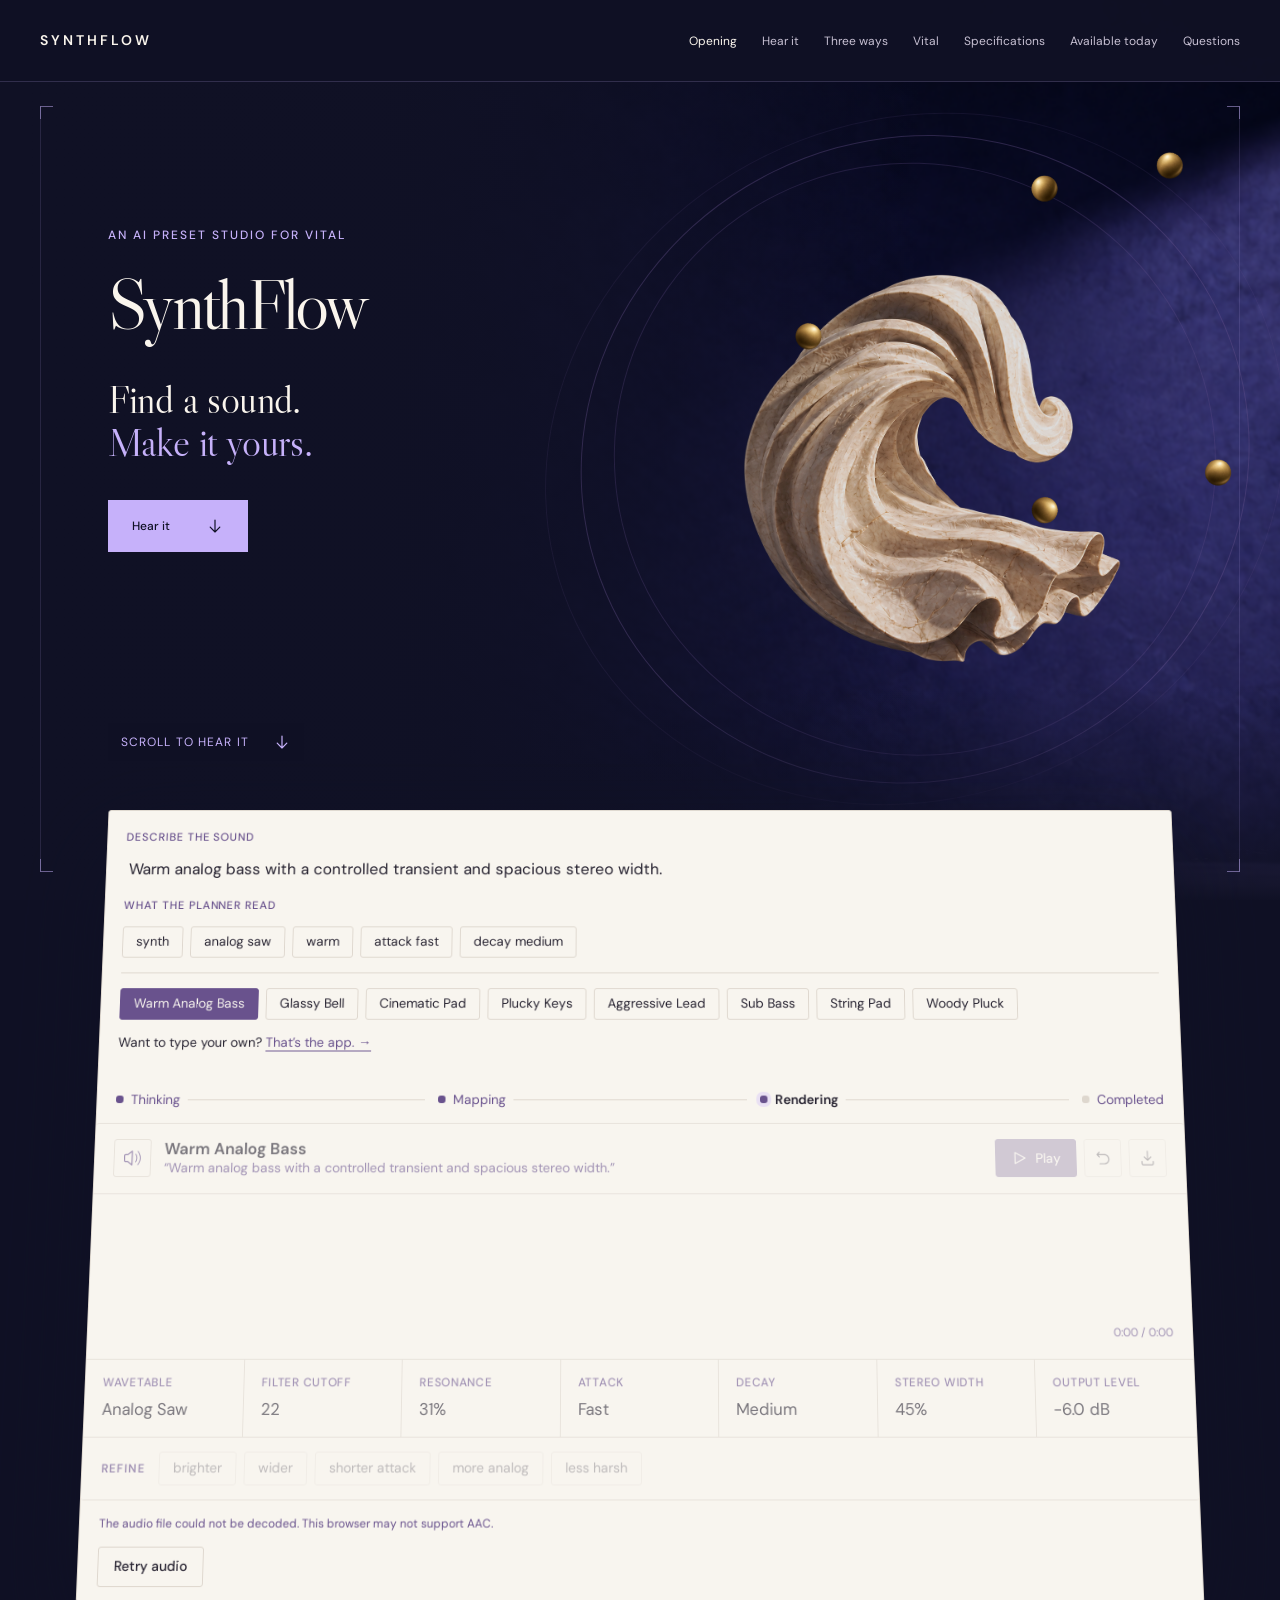
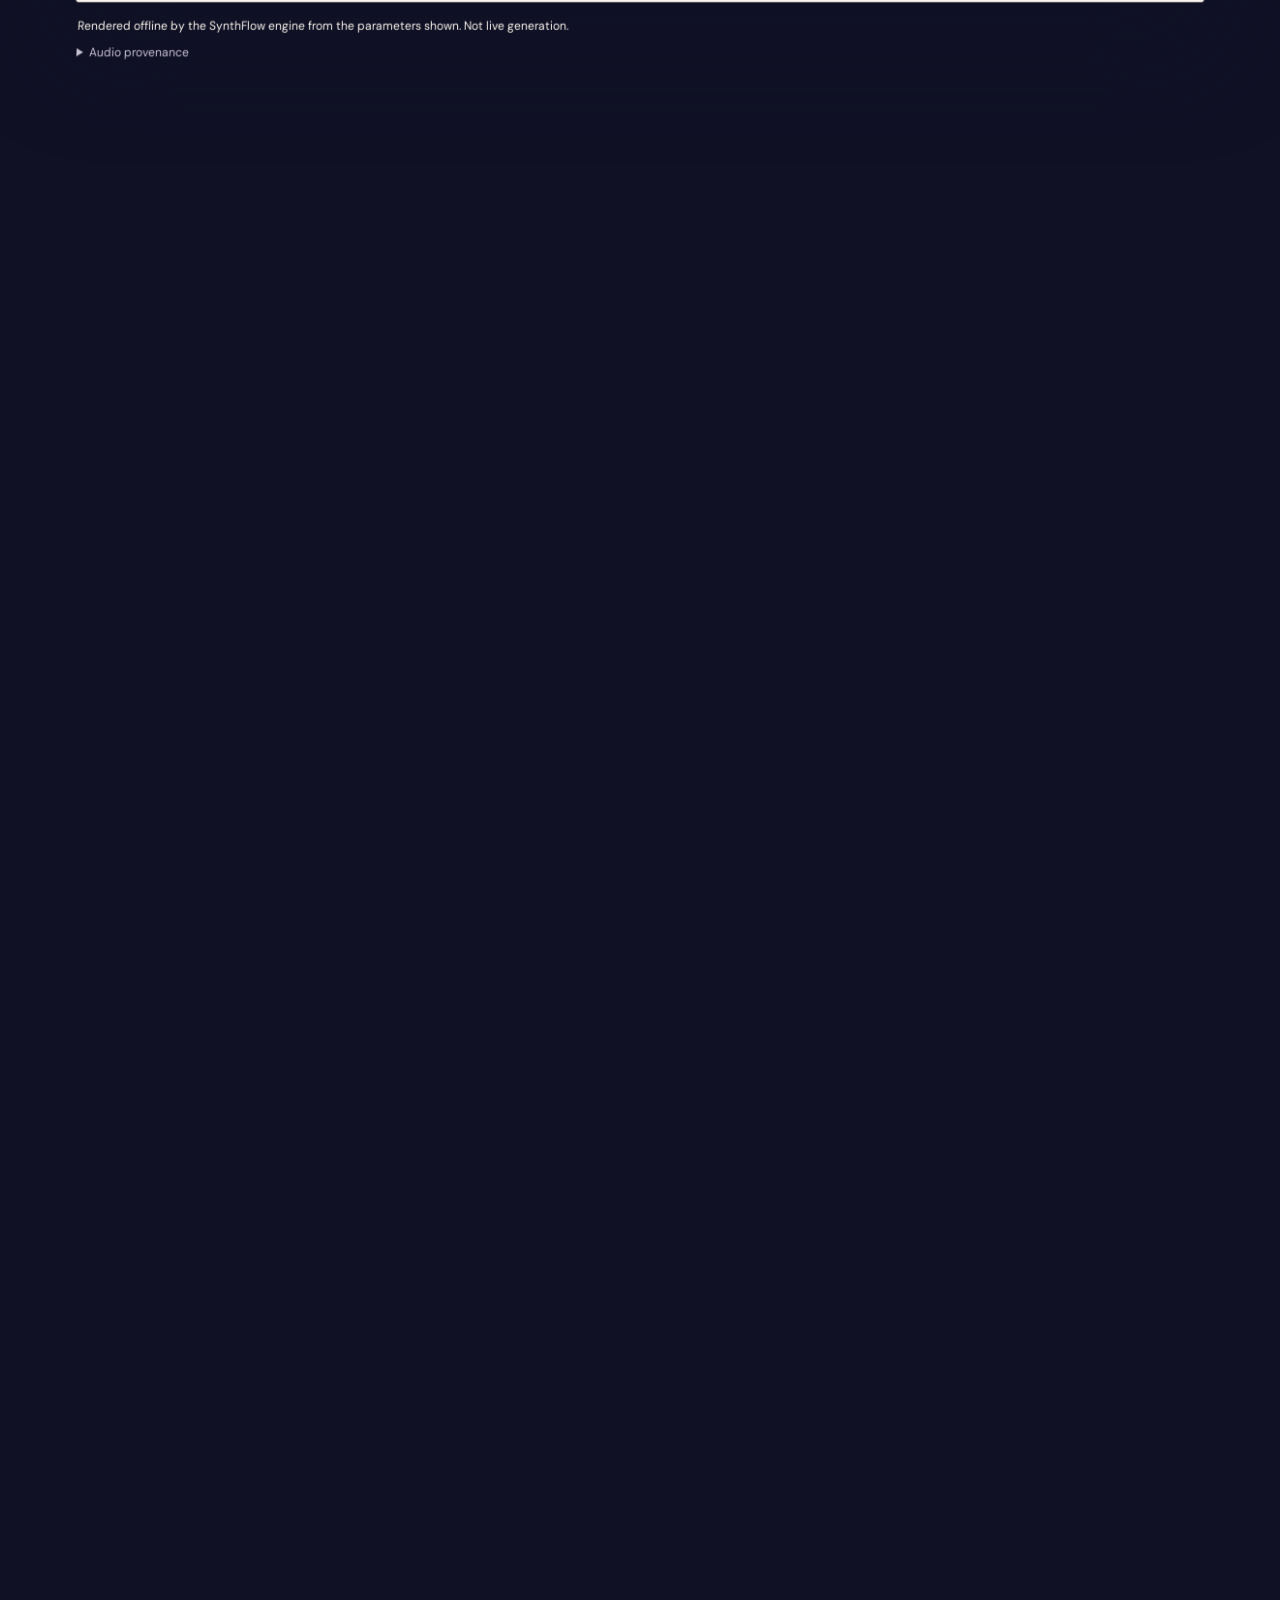
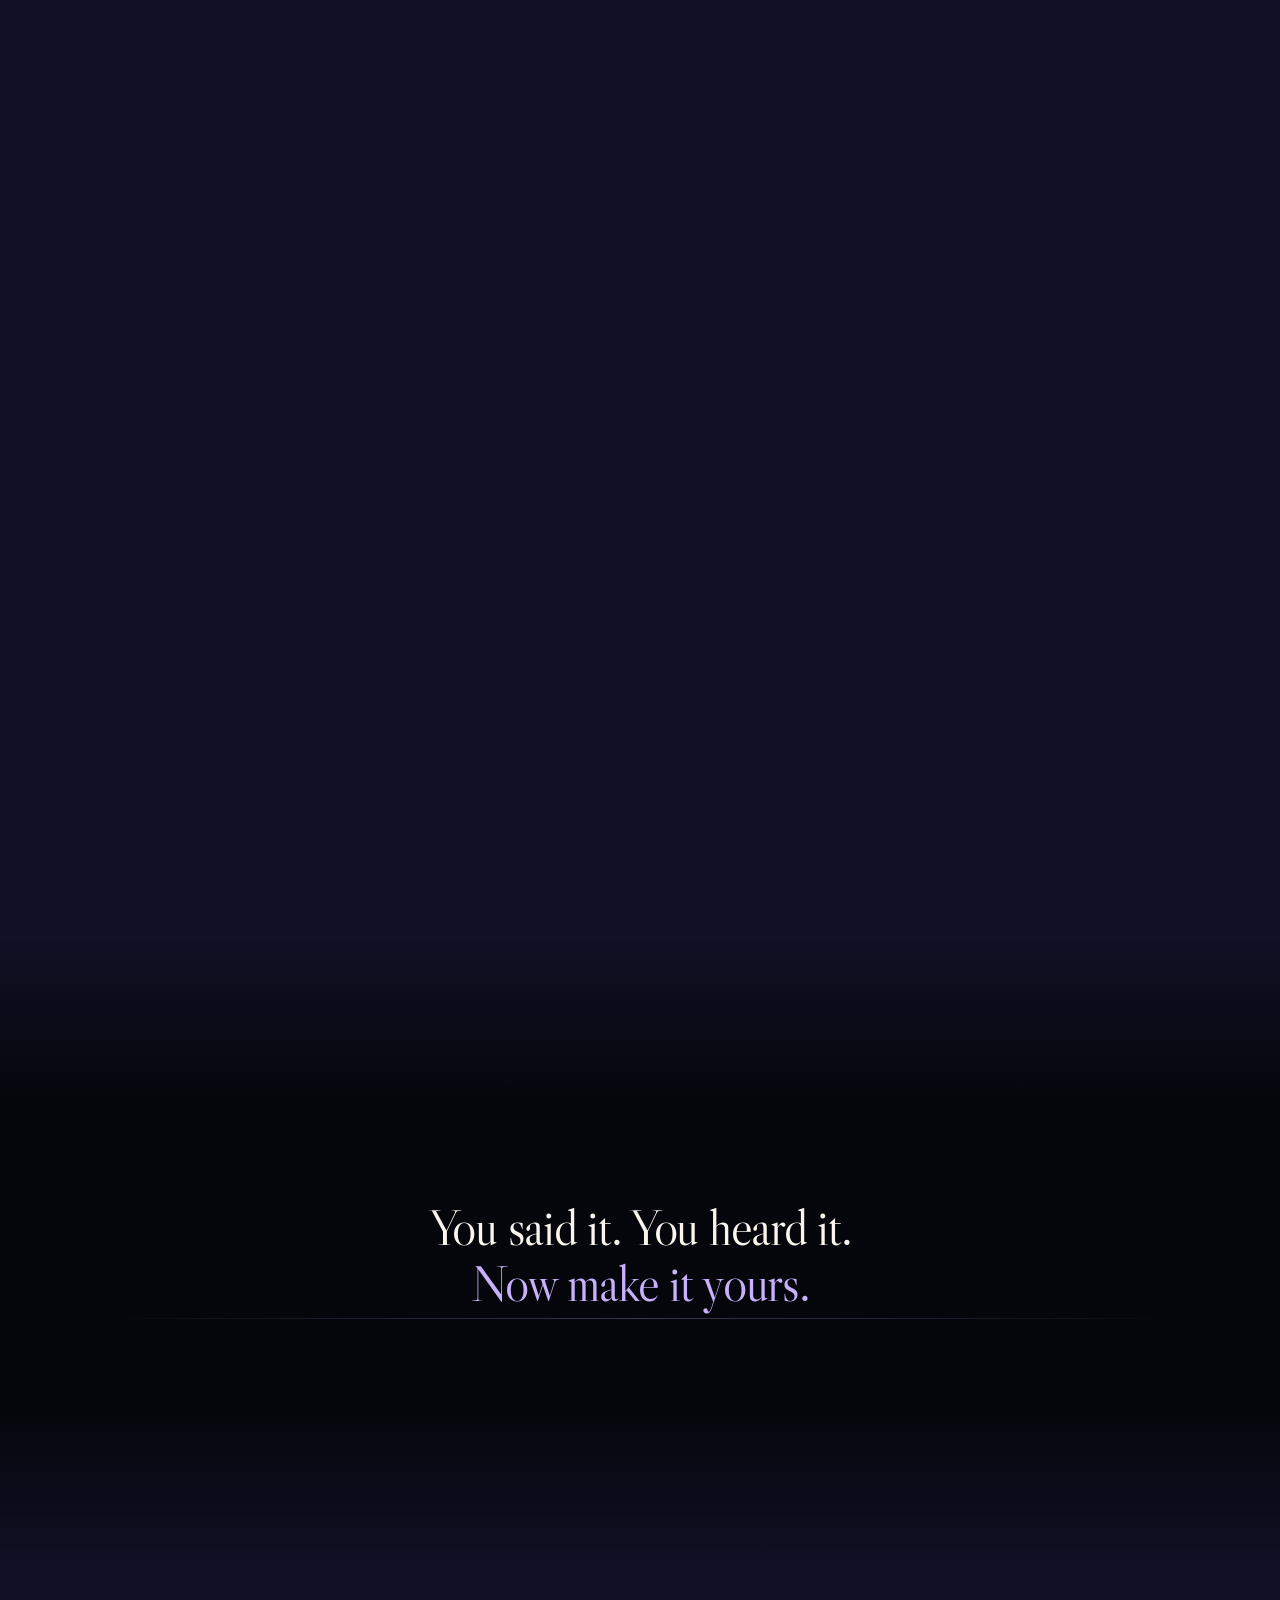
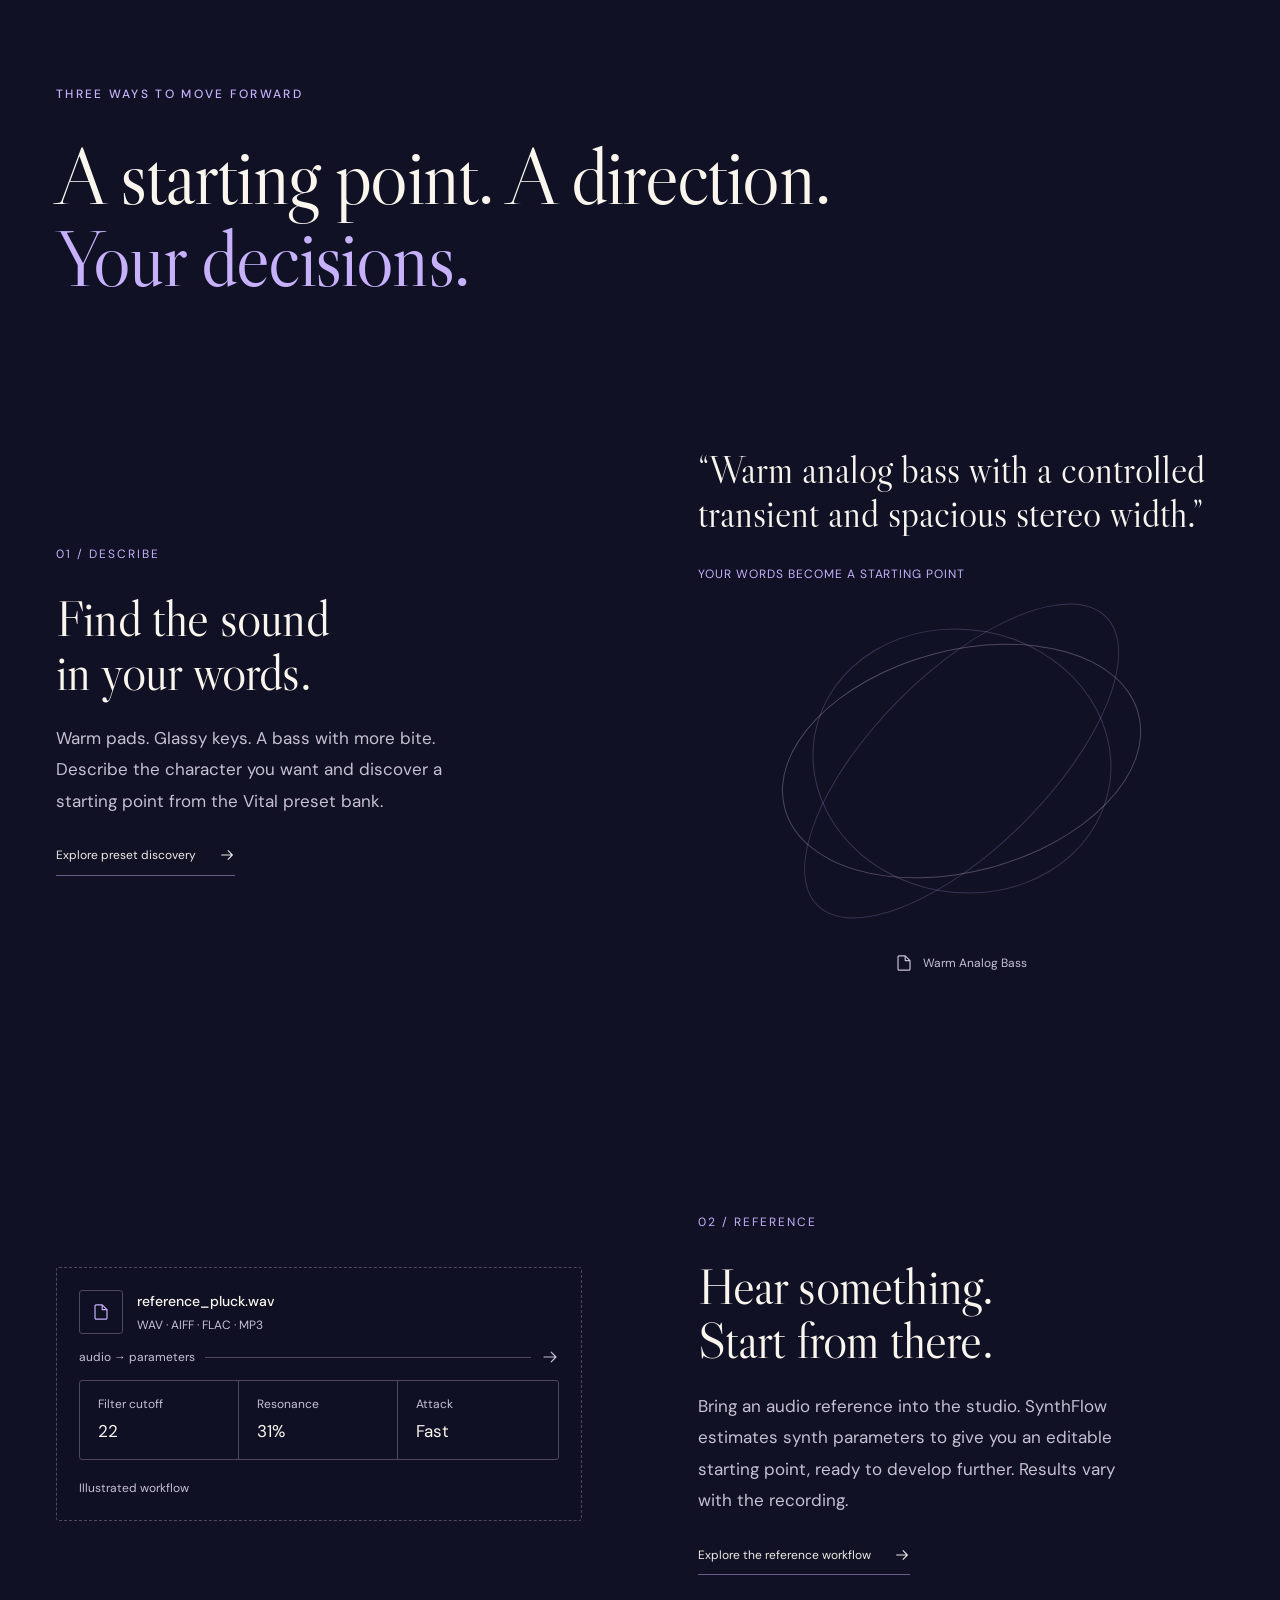
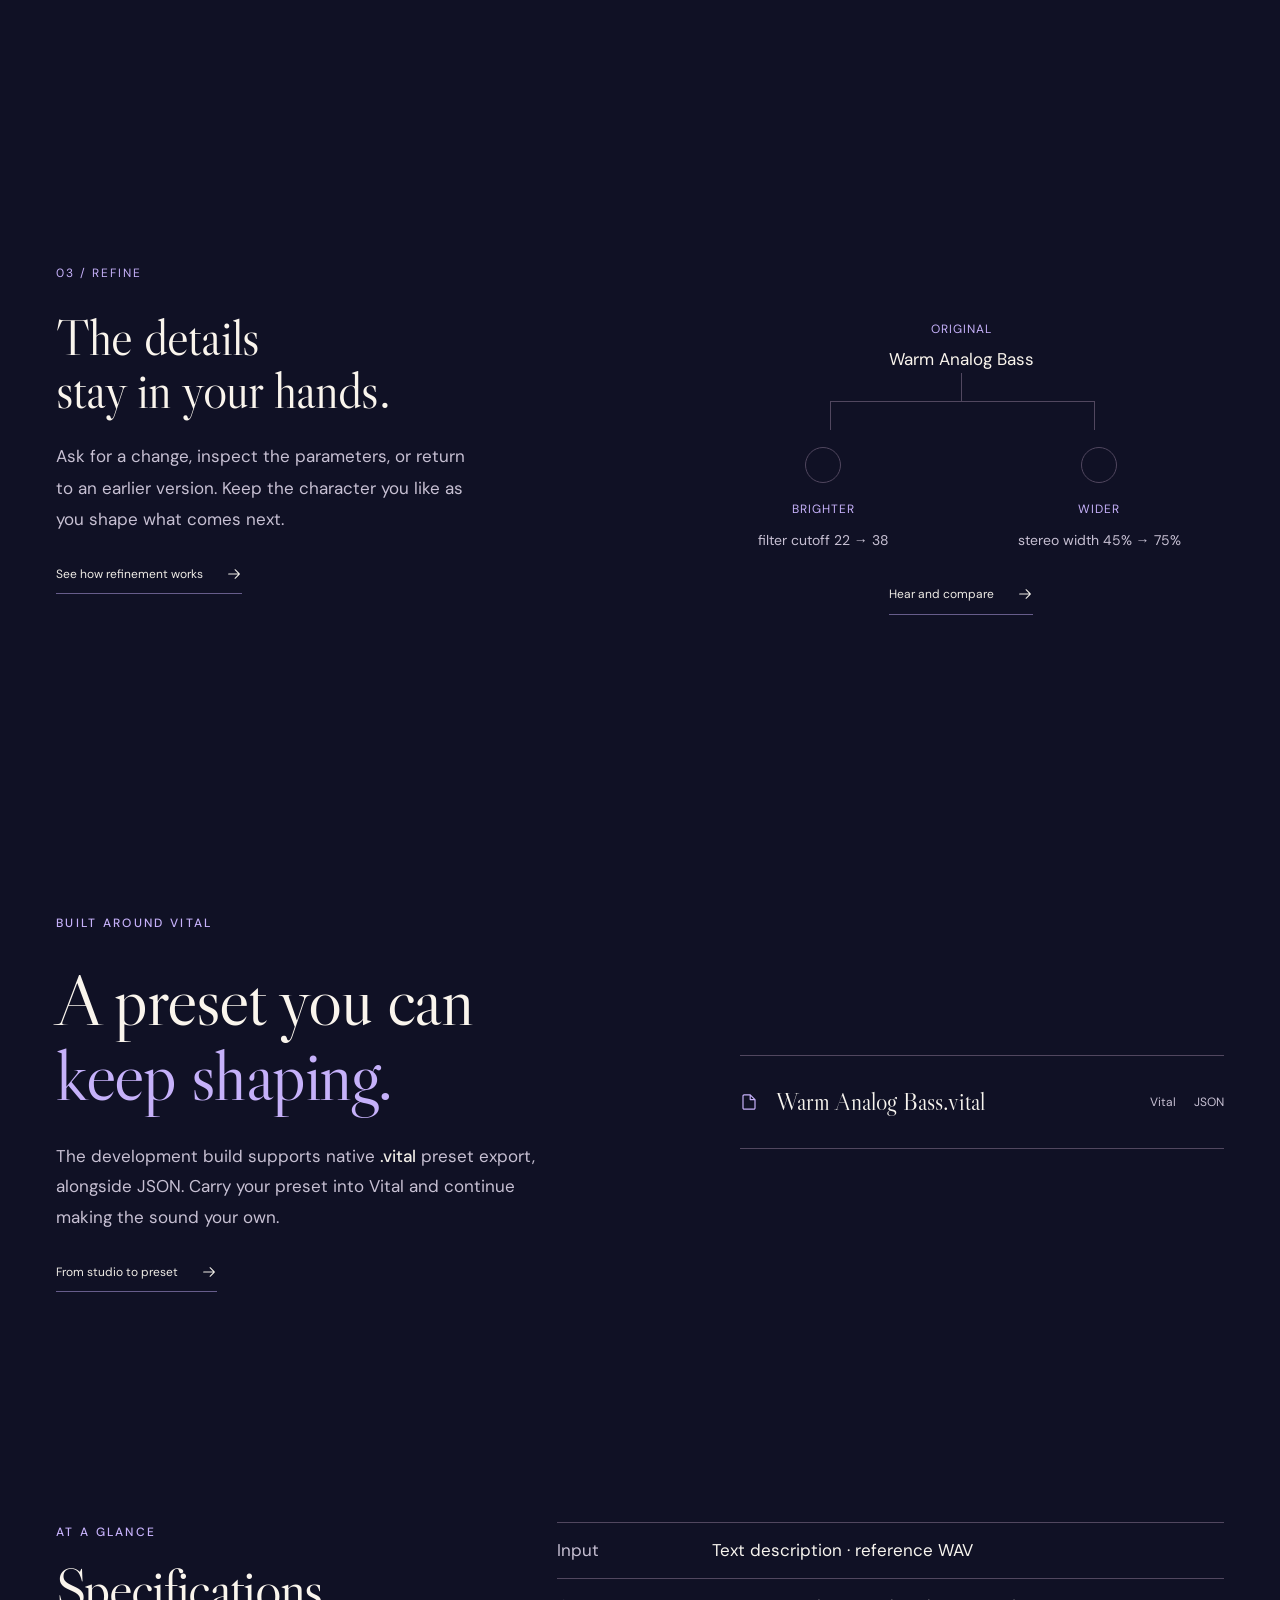
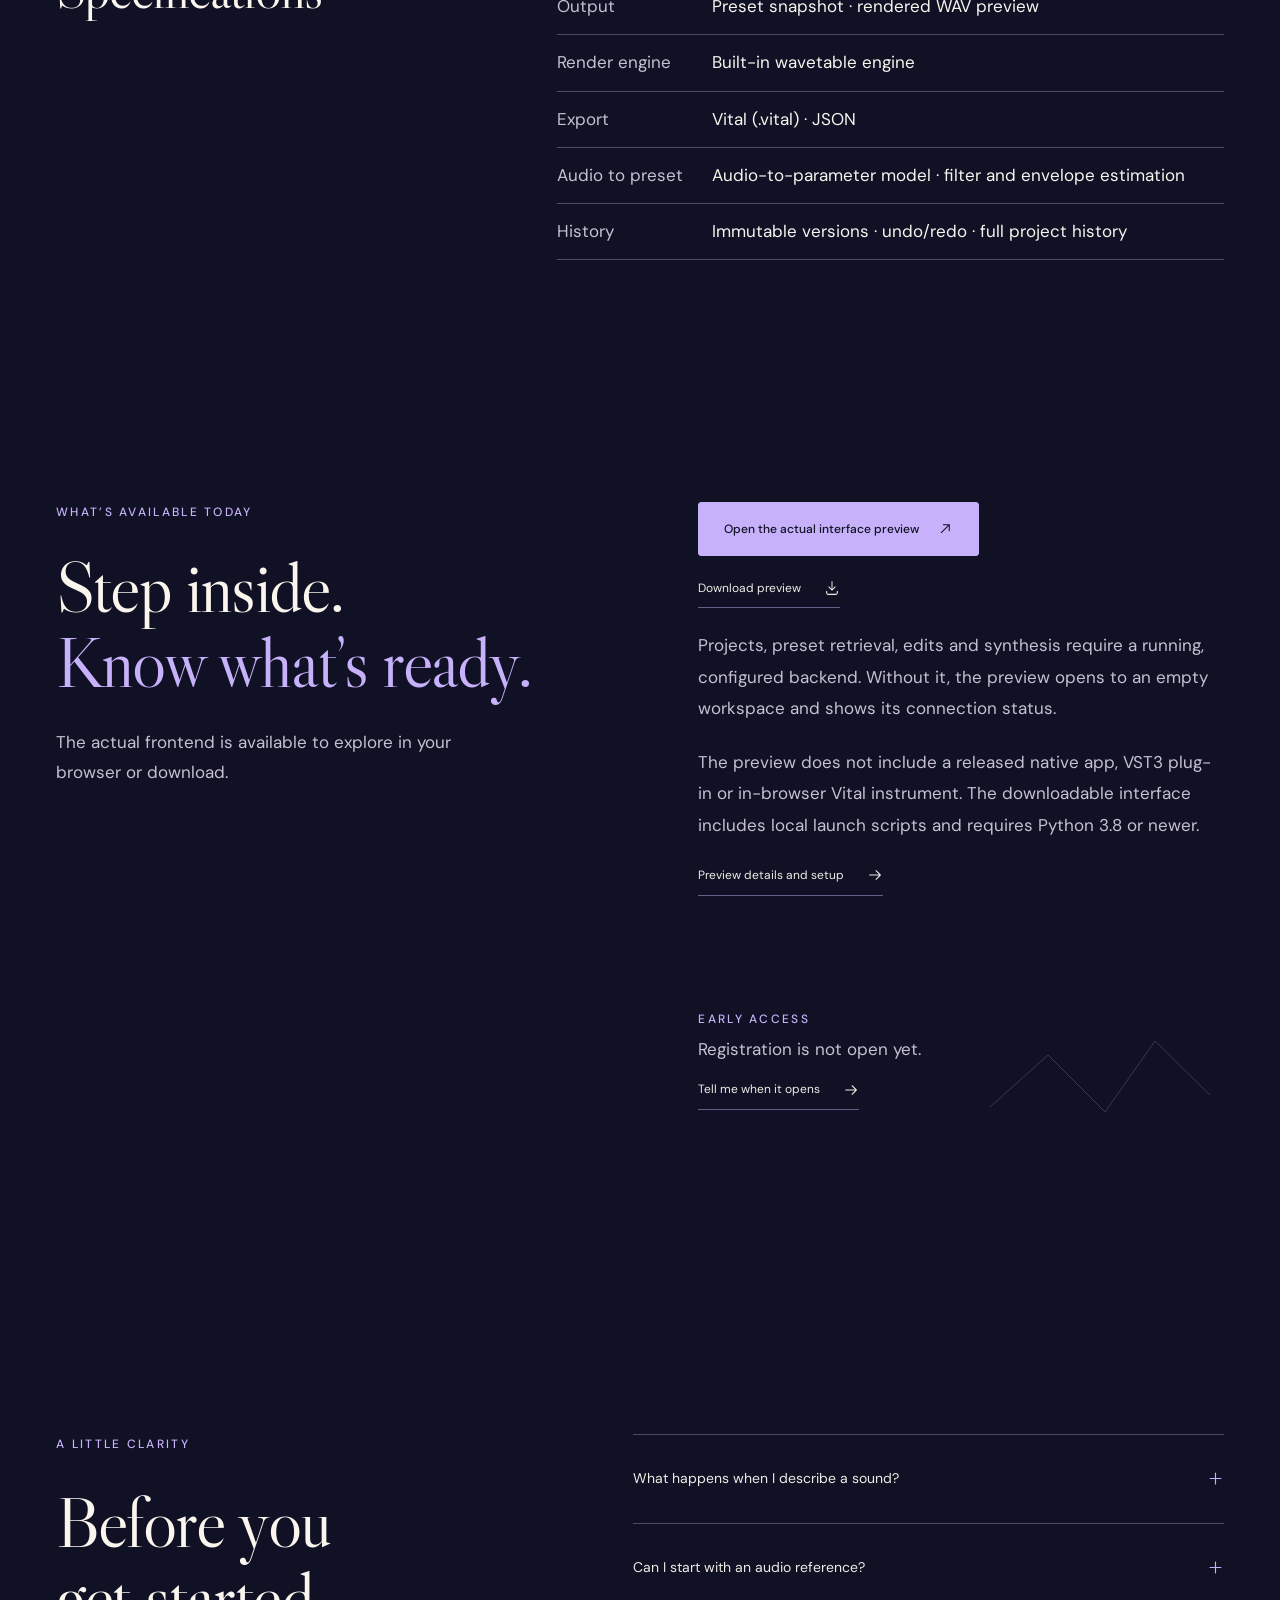
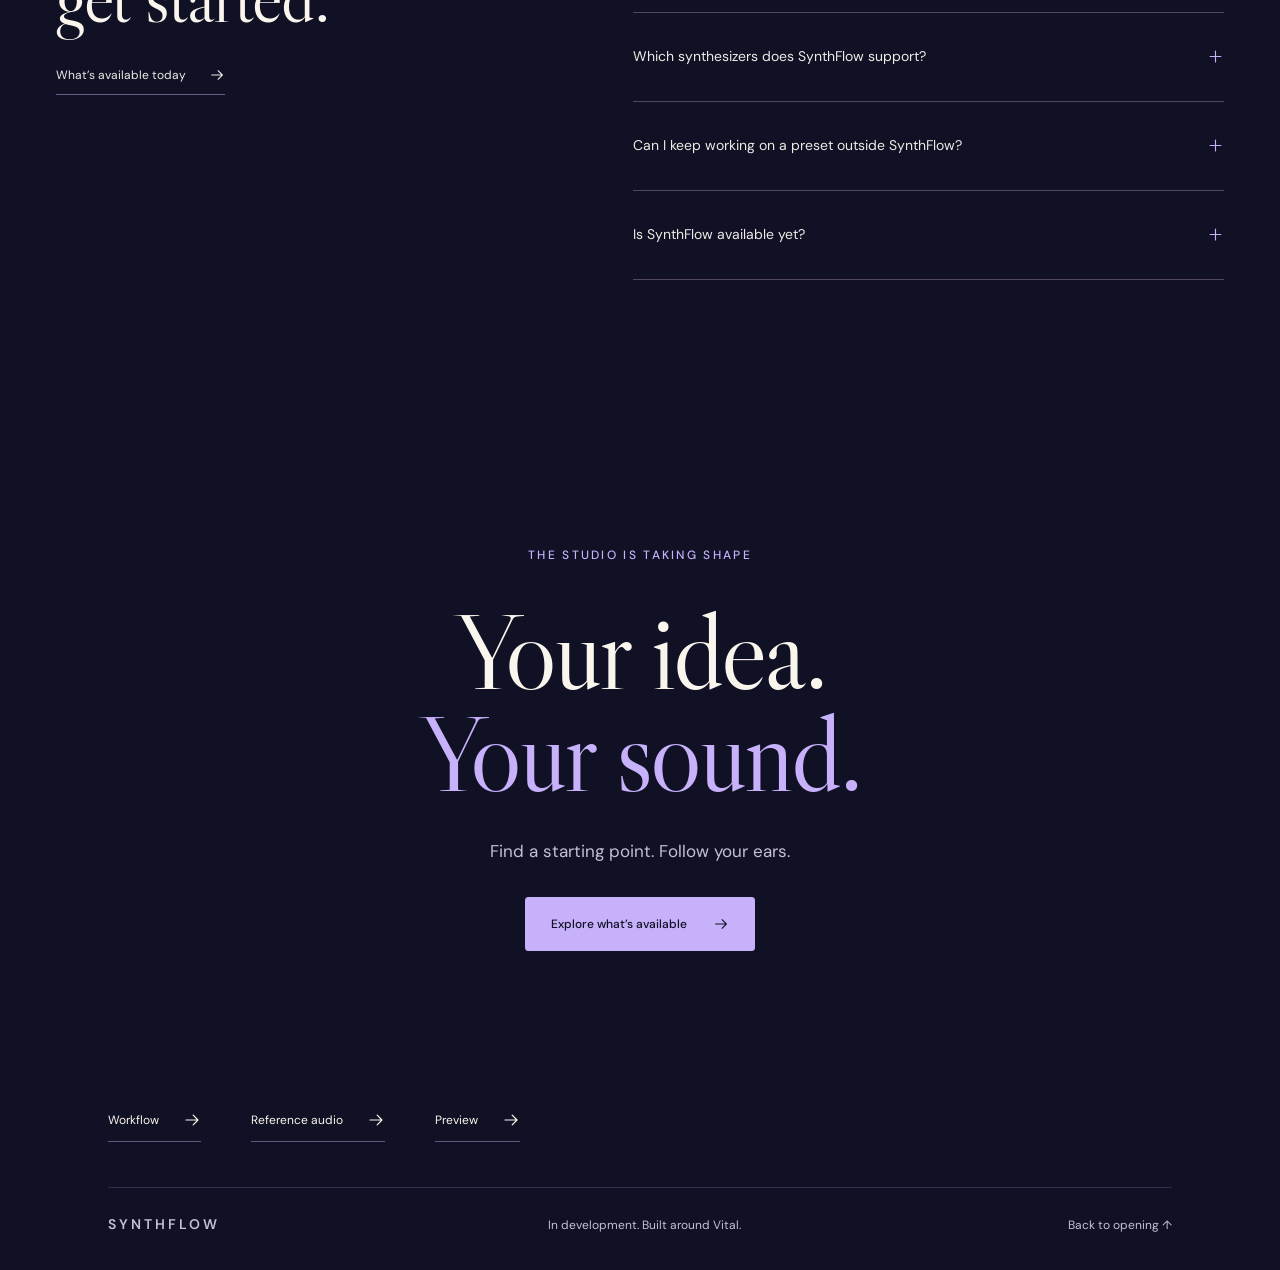
==== commit 35157f9d: "Serve the product website at the astherlabs.com domain root" ====
--- a/index.html
+++ b/index.html
@@ -8,16 +8,16 @@
     <meta property="og:title" content="SynthFlow — From an idea to your sound" />
     <meta property="og:description" content="Start with words or a reference. Discover a preset, then follow your ears. Explore the SynthFlow interface preview." />
     <meta property="og:type" content="website" />
-    <meta property="og:image" content="https://ethan2hang.github.io/synthflow-site/images/resonance-hero.webp" />
+    <meta property="og:image" content="https://astherlabs.com/images/resonance-hero.webp" />
     <meta name="twitter:card" content="summary_large_image" />
     <link rel="icon" href="data:," />
-    <link rel="preload" as="image" href="/synthflow-site/images/resonance-hero.webp" media="(min-width: 761px)" />
-    <link rel="preload" as="image" href="/synthflow-site/images/resonance-mobile.webp" media="(max-width: 760px)" />
+    <link rel="preload" as="image" href="/images/resonance-hero.webp" media="(min-width: 761px)" />
+    <link rel="preload" as="image" href="/images/resonance-mobile.webp" media="(max-width: 760px)" />
     <title>SynthFlow — From an idea to your sound</title>
-    <script type="module" crossorigin src="/synthflow-site/assets/main-CZpW_nFZ.js"></script>
-    <link rel="modulepreload" crossorigin href="/synthflow-site/assets/prototype-BEDhfsKL.js">
-    <link rel="stylesheet" crossorigin href="/synthflow-site/assets/prototype-Bc8OecqR.css">
-    <link rel="stylesheet" crossorigin href="/synthflow-site/assets/main-D1WhfIpO.css">
+    <script type="module" crossorigin src="/assets/main-CHjNWYbK.js"></script>
+    <link rel="modulepreload" crossorigin href="/assets/prototype-CqRWtWu4.js">
+    <link rel="stylesheet" crossorigin href="/assets/prototype-Cpdm1Lic.css">
+    <link rel="stylesheet" crossorigin href="/assets/main-D1WhfIpO.css">
   </head>
   <body>
     <div id="root"></div>
--- a/assets/prototype-Cpdm1Lic.css
+++ b/assets/prototype-Cpdm1Lic.css
@@ -0,0 +1 @@
+.audio-demo{position:relative;min-width:0;width:100%;text-align:left;font-size:var(--type-label);line-height:1.5}.catalogue-studio{color:var(--text-ink);background:var(--ivory);border:1px solid var(--ivory-line);border-radius:3px;padding:0 0 14px}.catalogue-studio :is(button,a){touch-action:manipulation}.catalogue-studio button{font:inherit;color:inherit;cursor:pointer}.catalogue-studio :is(button,a):focus-visible{outline:2px solid var(--lavender-ink);outline-offset:3px}.catalogue-studio .composer{padding:20px 20px 16px;text-align:left}.catalogue-studio .composer-label,.catalogue-studio .planner-label{font-size:var(--type-small);letter-spacing:.08em;text-transform:uppercase;font-weight:500;color:var(--lavender-ink);margin-bottom:10px}.catalogue-studio .prompt{font-size:var(--type-body);line-height:1.45;padding:4px;min-height:32px}.catalogue-studio .planner-label{margin:14px 0 0}.catalogue-studio .picker{display:flex;gap:8px;flex-wrap:wrap;margin-top:16px;padding-top:16px;border-top:1px solid var(--ivory-line)}.catalogue-studio .pick{min-height:34px;padding:0 14px;border:1px solid var(--ivory-line);border-radius:3px;font-size:var(--type-label);background:var(--ivory)}.catalogue-studio .pick:hover{background:var(--ivory-soft)}.catalogue-studio .pick[aria-pressed=true]{background:var(--lavender-ink);color:var(--ivory);border-color:var(--lavender-ink)}.catalogue-studio .chips{display:flex;gap:8px;flex-wrap:wrap;margin-top:14px;align-items:center;min-height:34px}.catalogue-studio .chip{min-height:34px;display:inline-flex;align-items:center;padding:0 14px;border:1px solid var(--ivory-line);border-radius:3px;font-size:var(--type-label);background:var(--ivory)}.catalogue-studio button.chip:hover{border-color:var(--lavender-ink)}.catalogue-studio .composer-foot{display:flex;justify-content:space-between;align-items:center;margin-top:14px;gap:12px}.catalogue-studio .own{font-size:var(--type-label)}.catalogue-studio .own a{color:var(--lavender-ink);border-bottom:1px solid var(--lavender-ink)}.catalogue-studio .stages{display:flex;align-items:center;gap:14px;margin:24px 20px 14px;font-size:var(--type-label);color:var(--lavender-ink)}.catalogue-studio .stage{display:flex;align-items:center;gap:8px;flex:1;min-width:0}.catalogue-studio .stage:last-child{flex:0 0 auto}.catalogue-studio .dot{width:8px;height:8px;flex:none;border-radius:3px;background:var(--ivory-line)}.catalogue-studio .stage.active{font-weight:600;color:var(--text-ink)}.catalogue-studio .stage.active .dot{background:var(--lavender-ink);box-shadow:0 0 0 4px color-mix(in srgb,var(--lavender) 30%,transparent)}.catalogue-studio .stage.done .dot{background:var(--lavender-ink)}.catalogue-studio .rule{flex:1;height:1px;background:var(--ivory-line)}.catalogue-studio .result{border-block:1px solid var(--ivory-line);border-radius:3px;overflow:hidden;text-align:left;background:var(--ivory)}.catalogue-studio .result.pending{opacity:.6}.catalogue-studio .result-head{display:flex;align-items:center;justify-content:space-between;padding:16px 20px;border-bottom:1px solid var(--ivory-line);gap:12px}.catalogue-studio .result-title{display:flex;align-items:center;gap:14px;min-width:0}.catalogue-studio .result-title>div{min-width:0}.catalogue-studio .result-badge{width:40px;height:40px;border-radius:3px;border:1px solid var(--ivory-line);display:flex;align-items:center;justify-content:center;color:var(--lavender-ink);flex:none}.catalogue-studio .result-name{font-size:var(--type-body);font-weight:600;line-height:1.2;margin:0}.catalogue-studio .result-quote{font-size:var(--type-label);color:var(--lavender-ink);white-space:nowrap;overflow:hidden;text-overflow:ellipsis;max-width:100%}.catalogue-studio .result-actions{display:flex;gap:8px;flex:none}.catalogue-studio .demo-button{display:inline-flex;align-items:center;justify-content:center;gap:8px;height:40px;padding:0 16px;border-radius:3px;font-size:var(--type-label);font-weight:500;border:1px solid var(--ivory-line);background:var(--ivory)}.catalogue-studio .play-button{color:var(--ivory);background:var(--lavender-ink);border-color:var(--lavender-ink)}.catalogue-studio .icon-btn{width:40px;height:40px;border:1px solid var(--ivory-line);border-radius:3px;display:flex;align-items:center;justify-content:center;background:var(--ivory)}.catalogue-studio .icon-btn:hover{background:var(--ivory-soft)}.catalogue-studio button[disabled]{opacity:.45;cursor:default}.catalogue-studio .result-wave{padding:18px 20px;border-bottom:1px solid var(--ivory-line);position:relative}.catalogue-studio .result-wave canvas{display:block;width:100%;height:110px;--wave:var(--lavender-ink);--wave-dim:var(--ivory-line)}.catalogue-studio .wave-time{display:block;text-align:right;margin-top:6px;font-size:var(--type-small);font-variant-numeric:tabular-nums;color:var(--lavender-ink)}.catalogue-studio .params{display:grid;grid-template-columns:repeat(7,minmax(0,1fr));border-bottom:1px solid var(--ivory-line)}.catalogue-studio .param{padding:14px 18px;border-right:1px solid var(--ivory-line);min-width:0}.catalogue-studio .param:last-child{border-right:0}.catalogue-studio .param-k{font-size:var(--type-small);letter-spacing:.06em;text-transform:uppercase;color:var(--lavender-ink);font-weight:500;overflow-wrap:anywhere}.catalogue-studio .param-v{font-size:var(--type-body);margin-top:6px;font-variant-numeric:tabular-nums;overflow-wrap:anywhere}.catalogue-studio .param.changed{background:color-mix(in srgb,var(--lavender) 16%,var(--ivory))}.catalogue-studio .param.changed .param-v{color:var(--lavender-ink);font-weight:600}.catalogue-studio .refine{display:flex;align-items:center;gap:8px;padding:14px 20px;flex-wrap:wrap}.catalogue-studio .refine .chip[aria-pressed=true]{border-color:var(--lavender-ink);color:var(--lavender-ink)}.catalogue-studio .refine-label{font-size:var(--type-small);letter-spacing:.08em;text-transform:uppercase;color:var(--lavender-ink);font-weight:600;margin-right:6px}.catalogue-studio .refine-note{font-size:var(--type-label);margin:0 20px 14px}.catalogue-studio .recorded-diff{padding:0 20px 14px;font-size:var(--type-small);color:var(--lavender-ink)}.catalogue-studio .recorded-diff ul{list-style:none;margin:6px 0 0;padding:0;font-size:var(--type-label);color:var(--text-ink)}.catalogue-studio .versions{border-top:1px solid var(--ivory-line)}.catalogue-studio .ver{display:grid;grid-template-columns:40px minmax(0,1fr) auto;gap:14px;align-items:center;padding:12px 20px;border-top:1px solid var(--ivory-line);font-size:var(--type-label)}.catalogue-studio .ver:first-child{border-top:0}.catalogue-studio .ver.current{background:var(--ivory-soft)}.catalogue-studio .ver-n,.catalogue-studio .ver-current{font-size:var(--type-small);color:var(--lavender-ink)}.catalogue-studio .ver-t small{display:inline;color:var(--lavender-ink);font-size:var(--type-small);margin-left:8px}.catalogue-studio .ver-restore{font-size:var(--type-small);padding:6px 0;border:0;border-bottom:1px solid var(--lavender-ink);background:transparent}.catalogue-studio .player-status{font-size:var(--type-small);color:var(--lavender-ink);margin:14px 20px 0}.catalogue-studio .retry-audio{margin:14px 20px 0}.audio-demo .ad-provenance{padding:14px 3px 0;font-size:var(--type-small);line-height:1.6;color:var(--text-muted)}.audio-demo .ad-disclosure{margin:0;font-size:var(--type-small);color:var(--text)}.audio-demo .ad-warning{margin-top:7px;color:var(--lavender)}.audio-demo details{margin-top:7px;font-size:var(--type-small)}.audio-demo summary{cursor:pointer;min-height:28px;width:fit-content}.audio-demo details p{margin:6px 0 0}.audio-demo .ad-loading{padding:35px 24px;font-size:var(--type-label)}.audio-demo .ad-loading-retry{margin:0 24px 24px}@media(max-width:900px){.catalogue-studio .params{grid-template-columns:repeat(4,minmax(0,1fr))}.catalogue-studio .param:nth-child(4){border-right:0}.catalogue-studio .param:nth-child(n+5){border-top:1px solid var(--ivory-line)}}@media(max-width:600px){.catalogue-studio .composer{padding:16px}.catalogue-studio .result-head{flex-direction:column;align-items:stretch}.catalogue-studio .result-actions{justify-content:flex-start}.catalogue-studio .play-button{flex:1}.catalogue-studio .composer-foot{flex-direction:column;align-items:stretch}.catalogue-studio .stages{font-size:var(--type-small);gap:8px}.catalogue-studio .stage{gap:6px}.catalogue-studio .stage .label{display:none}.catalogue-studio .stage.active .label{display:inline}.catalogue-studio .params{grid-template-columns:repeat(2,minmax(0,1fr))}.catalogue-studio .param:nth-child(4){border-right:1px solid var(--ivory-line)}.catalogue-studio .param:nth-child(2n){border-right:0}.catalogue-studio .param:nth-child(n+3){border-top:1px solid var(--ivory-line)}.catalogue-studio .ver{grid-template-columns:32px minmax(0,1fr)}.catalogue-studio .ver-restore,.catalogue-studio .ver-current{grid-column:2;justify-self:start}}.scroll-prototype{isolation:isolate}.scroll-prototype main{position:relative;z-index:1}.story-world{position:fixed;top:0;right:0;bottom:0;left:0;z-index:0;pointer-events:none;overflow:hidden;visibility:hidden;opacity:var(--world-opacity,0);transition:opacity .8s ease}.scroll-prototype[data-world-active=true] .story-world{visibility:visible}.scroll-prototype:is([data-chapter=opening],[data-chapter=hear]) .story-world{visibility:hidden;opacity:0}.world-space{position:absolute;top:-4%;right:-4%;bottom:-4%;left:-4%;width:108%;height:108%;max-width:none;object-fit:cover;filter:brightness(.55) blur(3px)}.world-sculpture{position:absolute;width:min(64vw,1100px);height:85%;object-fit:contain;right:-5%;top:12%;opacity:.4;filter:blur(1.5px);transform:perspective(1200px) translate3d(calc(var(--weight-x,0)*1px),calc(var(--weight-y,0)*1px),0) rotateX(calc(var(--weight-tiltX,0)*1deg)) rotateY(calc(var(--weight-tiltY,0)*1deg)) rotate(calc((-6 + var(--weight-rotation,0))*1deg)) scale(var(--weight-scale,1));will-change:transform}.world-orbits{position:absolute;width:64vw;height:80vh;top:15%;right:-2%;opacity:.4}.world-orbits i{position:absolute;top:4%;right:4%;bottom:4%;left:4%;border:1px solid var(--rule);border-radius:50%;transform:rotate(-25deg)}.world-orbits i:nth-child(2){top:10%;right:0;bottom:10%;left:0;transform:rotate(20deg)}.world-orbits i:nth-child(3){top:0;right:10%;bottom:0;left:10%;transform:rotate(45deg);opacity:.5}.world-shade{position:absolute;top:0;right:0;bottom:0;left:0;background:linear-gradient(90deg,color-mix(in srgb,var(--bg) 60%,transparent),transparent 75%)}.story-world .world-frame{position:fixed}.scroll-prototype .homepage-story{position:relative;z-index:1;background:transparent}.homepage-story :is(section,article,.section-intro){position:relative;z-index:1}.scroll-prototype .prototype-footer{position:relative;z-index:1;background:transparent}.homepage-story [data-reveal]{opacity:1;transform:none}.story-motion-ready .homepage-story [data-reveal]{transition:opacity .9s ease,transform .9s cubic-bezier(.22,.61,.36,1)}.story-motion-ready .homepage-story [data-reveal=second]{transition-delay:.18s}.story-motion-ready .homepage-story [data-reveal]:not(.is-revealed):not(:focus-within){opacity:0;transform:translateY(28px)}.story-breath{position:relative;z-index:1;height:70svh;min-height:320px;display:grid;place-items:center;padding:80px 8%;text-align:center;isolation:isolate}.story-breath:before{content:"";position:absolute;top:0;right:0;bottom:0;left:0;z-index:-1;background:linear-gradient(transparent,color-mix(in srgb,var(--bg-breath) 90%,transparent) 25% 75%,transparent)}.story-breath:after{content:"";position:absolute;left:8%;right:8%;top:60%;height:1px;z-index:-1;background:linear-gradient(90deg,transparent,color-mix(in srgb,var(--lavender) 28%,transparent),transparent);box-shadow:0 5px 40px color-mix(in srgb,var(--lavender) 14%,transparent)}.story-breath p{font-family:Libre Caslon Display,Georgia,serif;font-size:clamp(40px,4vw,64px);line-height:1.1;letter-spacing:-.025em}.story-breath em{color:var(--lavender);font-weight:400}.homepage-story .section-intro{display:block;padding-block:100px 28px;border:0}.homepage-story .section-intro h2{width:100%;max-width:none;font-size:clamp(64px,6.2vw,88px);line-height:1.03;margin-top:32px}.homepage-story h2{font-size:clamp(64px,6vw,83px)}.homepage-story .capability-copy h3{font-size:clamp(44px,4vw,58px)}.homepage-story :is(.capability-copy>p,.vital-copy>p:not(.kicker),.availability-intro,.availability-content>p,.early-access>p:not(.kicker),.faq-item>div>p,.home-closing>p:not(.kicker)){font-size:var(--type-body)}.homepage-story :is(.kicker,.section-number,.text-link){font-size:var(--type-small)}.homepage-story .capability-row{padding-block:120px;border:0}.homepage-story .capability-copy .text-link{margin-top:28px}.catalogue-object{min-width:0;margin:0}.catalogue-object :is(figcaption,.object-label){font-family:DM Sans,sans-serif;font-size:var(--type-small);color:var(--text-muted);line-height:1.7}.catalogue-object .object-label{display:block;text-transform:uppercase;letter-spacing:.08em;color:var(--lavender)}.catalogue-object figcaption{margin-top:18px}.describe-object blockquote{font-family:Libre Caslon Display,Georgia,serif;font-size:clamp(32px,3vw,46px);line-height:1.16;margin:0;color:var(--ivory)}.orbit-caption{margin-top:28px;font-size:var(--type-small);color:var(--lavender);letter-spacing:.08em;text-transform:uppercase}.keyword-orbit{position:relative;width:100%;max-width:510px;aspect-ratio:1.45;margin:18px auto 0}.small-orbit{position:absolute;top:14%;right:14%;bottom:23%;left:14%;border:1px solid var(--rule);border-radius:50%;transform:rotate(-15deg)}.small-orbit i{position:absolute;top:-10%;right:9%;bottom:-10%;left:9%;border:1px solid color-mix(in srgb,var(--lavender) 22%,transparent);border-radius:50%;transform:rotate(25deg)}.small-orbit i+i{top:10%;right:-6%;bottom:10%;left:-6%;transform:rotate(-30deg)}.keyword-sphere{position:absolute;left:var(--node-x);top:var(--node-y);width:34px;height:34px;margin:-17px}.keyword-sphere>img{width:34px;height:34px;object-fit:contain}.keyword-sphere>span{position:absolute;top:42px;left:50%;transform:translate(-50%);min-width:72px;max-width:104px;text-align:center;font-size:var(--type-small);line-height:1.35;color:var(--ivory)}.story-motion-ready .keyword-sphere>img{opacity:var(--sphereOpacity,1);transform:translate(calc(var(--sphereX,0)*1px),calc(var(--sphereY,0)*1px)) scale(var(--sphereScale,1))}.story-motion-ready .keyword-sphere>span{opacity:var(--wordOpacity,1);transform:translate(-50%,calc(var(--wordY,0)*1px))}.describe-object .object-preset{display:flex;align-items:center;justify-content:center;gap:10px;color:var(--text-muted);margin-top:0}.reference-material{position:relative;background:transparent}.homepage-story .reference-row{padding-block:120px;border:0}.reference-drop{border:1px dashed var(--rule);border-radius:3px;padding:22px;background:color-mix(in srgb,var(--bg) 55%,transparent)}.drop-row{display:flex;align-items:center;gap:14px}.file-box{width:44px;height:44px;border-radius:3px;border:1px solid var(--rule);display:flex;align-items:center;justify-content:center;flex:none;color:var(--lavender)}.file-name{font-size:var(--type-label);font-weight:500;overflow-wrap:anywhere}.file-meta{font-size:var(--type-small);color:var(--text-muted);margin-top:4px}.arrow-row{display:flex;align-items:center;gap:10px;margin:14px 0;color:var(--text-muted);font-size:var(--type-small)}.arrow-row .rule{flex:1;height:1px;background:var(--rule)}.reference-mini{display:grid;grid-template-columns:repeat(3,minmax(0,1fr));border:1px solid var(--rule);border-radius:3px;overflow:hidden}.reference-mini>div{padding:14px 18px;border-right:1px solid var(--rule);min-width:0}.reference-mini>div:last-child{border:0}.reference-mini span{display:block;font-size:var(--type-small);color:var(--text-muted)}.reference-mini b{display:block;margin-top:6px;font-weight:400;font-size:var(--type-body)}.version-tree{padding:28px 0;text-align:center}.version-node{position:relative}.root-node>img{width:64px;height:64px;margin:0 auto 12px}.version-node>b{display:block;margin-top:8px;font-size:var(--type-body);font-weight:400}.tree-branches{position:relative;display:grid;grid-template-columns:1fr 1fr;gap:26px;padding-top:74px}.tree-branches:before{content:"";position:absolute;top:28px;left:25%;width:50%;height:28px;border-top:1px solid var(--rule);border-inline:1px solid var(--rule)}.tree-branches:after{content:"";position:absolute;top:0;left:50%;height:28px;border-left:1px solid var(--rule)}.branch-sphere{display:block;width:36px;height:36px;margin:0 auto 16px;border-radius:50%;border:1px solid var(--rule)}.branch-sphere img{width:100%;height:100%;opacity:.38}.version-node[data-current=true] .branch-sphere{border-color:transparent}.version-node[data-current=true] .branch-sphere img{opacity:1}.version-node ul{list-style:none;margin:10px 0 0;padding:0;font-size:var(--type-label);line-height:1.65;color:var(--text-muted)}.version-tree>.text-link{margin-top:32px}.homepage-story .vital-section{padding-block:150px;gap:8%;border:0}.vital-copy>p:not(.kicker){color:var(--text-muted);line-height:1.8;margin-top:28px;max-width:480px}.export-object{display:flex;flex-wrap:wrap;align-items:center;gap:18px;padding-block:28px;border-block:1px solid var(--rule);font-size:var(--type-small);color:var(--text-muted)}.export-object>svg{color:var(--lavender)}.export-filename{flex:1;min-width:0;font-family:Libre Caslon Display,Georgia,serif;font-size:var(--type-subheading);overflow-wrap:anywhere;color:var(--ivory)}.specifications-section{display:grid;grid-template-columns:minmax(330px,.9fr) minmax(0,1.4fr);gap:72px;padding-block:80px 112px}.homepage-story .specifications-section h2{font-size:56px;margin-top:18px;line-height:1.04;letter-spacing:-.03em}.specifications-section table{width:100%;border-collapse:collapse;font-size:var(--type-body);line-height:1.6}.specifications-section :is(th,td){padding:14px 0;border-top:1px solid var(--rule);vertical-align:top;text-align:left}.specifications-section th{width:155px;padding-right:24px;font-weight:400;color:var(--text-muted)}.specifications-section td{color:var(--ivory)}.specifications-section tr:last-child :is(th,td){border-bottom:1px solid var(--rule)}.homepage-story .availability-section{padding-block:130px;border:0}.homepage-story .early-access{position:relative;isolation:isolate;margin-top:48px;padding-top:65px;min-height:215px;border:0}.early-access>:not(.access-constellation){position:relative;z-index:1}.access-constellation{position:absolute;width:min(300px,100%);height:160px;right:-5%;bottom:-8px;z-index:0;pointer-events:none}.access-constellation svg{width:100%;height:100%;fill:none;stroke:var(--rule);stroke-width:1;opacity:.7}.access-constellation img{position:absolute;height:auto;transform:translate(-50%,-50%)}.story-motion-ready .access-constellation img{transform:translate(calc(-50% + var(--spread-x)*(1 - var(--gather,1))),calc(-50% + var(--spread-y)*(1 - var(--gather,1))))}.homepage-story .home-closing{padding-block:120px 160px}.homepage-story .home-closing h2{font-size:clamp(80px,8.5vw,126px)}.homepage-story .home-questions{gap:8%}@media(max-width:1000px){.world-sculpture{width:86vw;right:-20%;opacity:.35}.world-orbits{width:95vw;right:-25%}.homepage-story .capability-row,.homepage-story .reference-row{gap:40px;padding-block:88px}.specifications-section{grid-template-columns:1fr;gap:32px}.homepage-story .vital-section{padding-block:112px;gap:40px}}@media(max-width:700px){.story-world .world-frame{top:176px;right:14px;bottom:18px;left:14px}.world-sculpture{width:130vw;max-width:none;right:-62%;top:25%;height:65%;opacity:.28}.world-space{object-position:65% center}.homepage-story .section-intro{padding-top:76px}.homepage-story .section-intro h2{font-size:64px;overflow-wrap:normal}.homepage-story .capability-row,.homepage-story .reference-row{grid-template-columns:1fr;padding-block:72px;gap:44px}.reference-mini{grid-template-columns:1fr}.reference-mini>div{display:flex;justify-content:space-between;align-items:center;border-right:0;border-bottom:1px solid var(--rule)}.reference-mini b{margin:0}.homepage-story .vital-section{grid-template-columns:1fr;padding-block:96px}.export-object{gap:14px}.specifications-section{padding-block:64px 96px}.specifications-section table{font-size:var(--type-label)}.specifications-section th{width:110px;padding-right:18px}.homepage-story .availability-section{padding-block:88px}.access-constellation{right:0;opacity:.8}.home-closing h2{overflow-wrap:normal}}@media(prefers-reduced-motion:reduce){.story-motion-ready .homepage-story [data-reveal],.homepage-story [data-reveal]{opacity:1!important;transform:none!important;transition:none!important}.keyword-sphere>img,.keyword-sphere>span{opacity:1!important}.keyword-sphere>img{transform:none!important}.keyword-sphere>span{transform:translate(-50%)!important}.access-constellation img{transform:translate(-50%,-50%)!important}.story-world{transition:none}}.sculptable{pointer-events:none}.sculpture-layer.sculptable,.world-sculpture.sculptable{transform:none;will-change:auto}.sculptable>img{position:absolute;top:0;right:0;bottom:0;left:0;width:100%;height:100%;object-fit:contain}.gold-journey{position:fixed;top:0;right:0;bottom:0;left:0;z-index:6;overflow:hidden;pointer-events:none;visibility:hidden}.gold-journey>img{position:absolute;top:0;left:0;width:46px;height:46px;max-width:none;object-fit:contain;will-change:transform}.gold-follow-ready .gold-journey{visibility:visible}.gold-follow-ready :is(.orbit-node>img,.keyword-sphere>img,.root-node>img,.branch-sphere>img,.access-constellation>img){visibility:hidden}@media(prefers-reduced-motion:reduce),(max-width:1100px),(max-height:700px){.gold-journey{display:none}.gold-follow-ready :is(.orbit-node>img,.keyword-sphere>img,.root-node>img,.branch-sphere>img,.access-constellation>img){visibility:visible}}:root{--bg: #101125;--bg-reference: #1c1a20;--bg-breath: #05060a;--text: #faf5ed;--text-muted: #c7c0d3;--text-ink: #262230;--lavender: #c6b1fa;--lavender-ink: #69528d;--rule: #51475f;--ivory: #f8f5ef;--ivory-soft: #eeebe5;--ivory-line: #ded7ce;--type-display: 72px;--type-heading: 40px;--type-subheading: 24px;--type-body: 17px;--type-label: 14px;--type-small: 12px}@font-face{font-family:Libre Caslon Display;font-style:normal;font-display:swap;font-weight:400;src:url(/assets/libre-caslon-display-latin-400-normal-n_DgBRfq.woff2) format("woff2"),url(/assets/libre-caslon-display-latin-400-normal-BbfEE5V2.woff) format("woff")}@font-face{font-family:DM Sans;font-style:normal;font-display:swap;font-weight:400;src:url(/assets/dm-sans-latin-400-normal-CW0RaeGs.woff2) format("woff2"),url(/assets/dm-sans-latin-400-normal-BwCSEQnW.woff) format("woff")}@font-face{font-family:DM Sans;font-style:normal;font-display:swap;font-weight:500;src:url(/assets/dm-sans-latin-500-normal-B9HHJjqV.woff2) format("woff2"),url(/assets/dm-sans-latin-500-normal-Dr3UlScf.woff) format("woff")}@font-face{font-family:DM Sans;font-style:normal;font-display:swap;font-weight:600;src:url(/assets/dm-sans-latin-600-normal-Aqo67rzb.woff2) format("woff2"),url(/assets/dm-sans-latin-600-normal-BmdmIIQ2.woff) format("woff")}:root{font-family:DM Sans,sans-serif;color:var(--ivory);background:var(--bg);font-synthesis:none;font-weight:400;line-height:1.5}html{scroll-behavior:smooth;scroll-padding-top:112px}body{margin:0;-webkit-font-smoothing:antialiased}button{font:inherit;color:inherit;cursor:pointer}button,input,textarea{font:inherit}h1,h2,h3,p,blockquote{margin:0}h1,h2{font-family:Libre Caslon Display,Georgia,serif;font-weight:400}[hidden]{display:none!important}a:focus-visible,button:focus-visible,[tabindex]:focus-visible,summary:focus-visible{outline:2px solid var(--lavender);outline-offset:6px}#main:focus{outline:none}::selection{background:var(--lavender);color:var(--bg)}.product-site{min-width:0}#top{height:0}.skip-link{position:fixed;top:12px;left:20px;z-index:100;padding:12px 18px;background:var(--text);color:var(--bg);transform:translateY(-160%);font-size:var(--type-label)}.skip-link:focus{transform:translateY(0)}.visually-hidden{position:absolute;width:1px;height:1px;padding:0;margin:-1px;overflow:hidden;clip-path:inset(50%);white-space:nowrap;border:0}.wrap{width:min(1200px,calc(100% - 112px));margin-inline:auto}.kicker{color:var(--lavender);font-size:var(--type-small);font-weight:500;line-height:1.7;letter-spacing:2.3px;text-transform:uppercase}.text-link{display:inline-flex;align-items:center;gap:23px;max-width:100%;padding-bottom:9px;border-bottom:1px solid color-mix(in srgb,var(--lavender) 48%,transparent);font-size:var(--type-small);line-height:1.7;color:var(--ivory-soft);transition:color .2s,border-color .2s}.text-link svg{width:16px;height:16px}.text-link:hover{color:var(--ivory);border-color:var(--ivory-soft)}.primary-link,.hero-action{display:inline-flex;justify-content:center;align-items:center;gap:26px;min-height:54px;padding:16px 25px;border:1px solid var(--lavender);border-radius:3px;background:var(--lavender);color:var(--bg);font-size:var(--type-small);font-weight:500;line-height:1.5;transition:background .2s,border-color .2s}.primary-link:hover,.hero-action:hover{background:var(--lavender);border-color:var(--lavender)}.primary-link svg,.hero-action svg{width:16px;height:16px}.global-header{position:fixed;inset:0 0 auto;z-index:60;height:84px;display:grid;grid-template-columns:1fr auto 1fr;align-items:center;gap:28px;padding:0 42px;border-bottom:1px solid color-mix(in srgb,var(--lavender) 13%,transparent);background:color-mix(in srgb,var(--bg) 68%,transparent);-webkit-backdrop-filter:blur(18px);backdrop-filter:blur(18px)}.brand{width:fit-content;color:var(--text);font-size:var(--type-label);font-weight:600;letter-spacing:3.5px;text-transform:uppercase;white-space:nowrap}.global-nav{display:flex;align-items:center;gap:30px}.global-nav a{position:relative;padding:12px 0;color:var(--text-muted);font-size:var(--type-small);white-space:nowrap;transition:color .2s}.global-nav a:hover,.global-nav a[aria-current=page]{color:var(--text)}.global-nav a[aria-current=page]:after{content:"";position:absolute;width:3px;height:3px;bottom:2px;left:calc(50% - 1.5px);border-radius:50%;background:var(--lavender)}.nav-action{justify-self:end;display:flex;align-items:center;gap:20px;min-height:42px;padding:10px 0;font-size:var(--type-small);color:var(--lavender);white-space:nowrap}.nav-action svg{width:15px;height:15px}.nav-action:hover{color:var(--ivory)}.menu-button,.mobile-navigation{display:none}.home-scene{position:relative;isolation:isolate}.home-backdrop{position:fixed;top:0;right:0;bottom:0;left:0;z-index:-1;overflow:hidden;pointer-events:none;background:var(--bg)}.home-backdrop picture{display:block;width:100%;height:100%}.home-backdrop img{width:100%;height:100%;max-width:none;object-fit:cover;object-position:center;transform:scale(var(--artScale, 1));transform-origin:70% 52%;will-change:transform}.home-shade{position:absolute;top:0;right:0;bottom:0;left:0;background:var(--bg);opacity:var(--shade, .36);will-change:opacity}.home-hero{position:relative;height:105svh;min-height:780px;padding:175px 32px 0;text-align:center}.home-hero .hero-copy{max-width:1120px;margin:0 auto;opacity:var(--heroOpacity, 1);transform:translateY(calc(var(--heroY, 0) * 1px));will-change:transform,opacity}.home-hero h1{margin:24px 0 28px;font-size:var(--type-display);line-height:.9;letter-spacing:-.052em}.hero-line{font-size:var(--type-subheading);line-height:1.35;letter-spacing:-.7px}.home-hero .hero-description{margin-top:18px;color:var(--ivory-soft);font-size:var(--type-body);line-height:1.65}.hero-action{margin-top:29px}.hero-action[inert]{pointer-events:none}.hero-edge{position:absolute;bottom:20svh;left:56px;right:56px;display:flex;align-items:center;justify-content:space-between;gap:30px;color:var(--text-muted);font-size:var(--type-small);line-height:1.6;letter-spacing:1.6px;text-transform:uppercase}.hero-edge>span:last-child{display:flex;align-items:center;gap:15px}.hero-edge svg{width:13px;height:13px}.studio-section{position:relative;z-index:2;display:flex;flex-direction:column;margin-top:-17svh;perspective:1800px}.studio-section>.studio-surface{order:1}.studio-section>.tour-controls{order:2}.studio-section>.tour-caption{order:3}.studio-surface{position:relative;overflow:hidden;border:1px solid color-mix(in srgb,var(--text-muted) 56%,transparent);border-radius:10px;background:var(--ivory);color:var(--text-ink);box-shadow:0 38px 100px color-mix(in srgb,var(--bg) 34%,transparent),0 2px 8px color-mix(in srgb,var(--bg) 12%,transparent);transform:rotateX(calc(var(--previewTilt, 10) * 1deg)) scale(var(--previewScale, .94));transform-origin:50% 15%;will-change:transform}.studio-toolbar{display:grid;grid-template-columns:204px 1fr auto;align-items:center;min-height:56px;background:var(--ivory-soft);border-bottom:1px solid var(--ivory-line);color:var(--lavender-ink);font-size:var(--type-small)}.studio-name{align-self:stretch;display:flex;align-items:center;padding:0 22px;border-right:1px solid var(--ivory-line);color:var(--rule);font-size:var(--type-small);font-weight:600;letter-spacing:2px}.studio-toolbar>span:nth-child(2){padding:0 26px}.studio-target{display:flex;align-items:center;gap:11px;padding-right:24px;color:var(--lavender-ink);font-size:var(--type-small)}.studio-target b{padding:4px 8px;border:1px solid var(--ivory-line);border-radius:3px;color:var(--lavender-ink);font-size:var(--type-small);font-weight:500}.studio-layout{display:grid;grid-template-columns:204px minmax(0,1fr);height:520px}.studio-rail{display:flex;flex-direction:column;min-width:0;padding:22px 14px 16px;background:var(--ivory-soft);border-right:1px solid var(--ivory-line)}.studio-new{display:flex;align-items:center;gap:12px;min-height:38px;padding:9px 10px;border:1px solid var(--ivory-line);border-radius:5px;background:var(--ivory);font-size:var(--type-small);color:var(--rule)}.studio-new svg{width:14px;height:14px}.studio-rail>p{margin:30px 10px 12px;color:var(--lavender-ink);font-size:var(--type-small);letter-spacing:1.2px;text-transform:uppercase}.studio-selected{padding:10px;border-radius:4px;background:var(--ivory-soft);color:var(--rule);font-size:var(--type-small)}.studio-version-list{margin-top:30px}.studio-version-list>span{display:block;padding:0 10px;margin-bottom:10px;color:var(--lavender-ink);font-size:var(--type-small);letter-spacing:1.2px;text-transform:uppercase}.studio-version-list button{display:flex;align-items:center;gap:9px;width:100%;min-height:36px;padding:9px 10px;border:0;border-radius:4px;background:transparent;color:var(--rule);font-size:var(--type-small);text-align:left}.studio-version-list button svg{width:12px;height:12px}.studio-version-list button.selected{color:var(--rule);background:var(--ivory-soft)}.studio-version-list button:hover{background:var(--ivory-soft)}.studio-rail-note{margin-top:auto;padding:10px;color:var(--lavender-ink);font-size:var(--type-small)}.studio-main{display:flex;flex-direction:column;min-width:0;padding:22px 38px 24px;background:var(--ivory)}.tour-status{display:flex;align-items:center;gap:7px;color:var(--lavender-ink);font-size:var(--type-small);line-height:1.5}.status-dot{display:block;width:5px;height:5px;border-radius:50%;background:var(--lavender-ink)}.tour-status>span:last-child{margin-left:auto;color:var(--lavender-ink);font-size:var(--type-small)}.studio-chat{width:min(100%,660px);min-height:0;margin:24px auto 0;flex:1}.studio-prompt{display:table;max-width:90%;margin:0 0 24px auto;padding:12px 17px;border:1px solid var(--ivory-soft);border-radius:9px 9px 2px;background:var(--ivory-soft);color:var(--rule);font-size:var(--type-label);line-height:1.65}.studio-response{display:flex;align-items:flex-start;gap:14px}.studio-avatar{display:flex;justify-content:center;align-items:center;width:28px;height:28px;flex-shrink:0;border:1px solid var(--text-muted);border-radius:6px;background:var(--ivory-soft);color:var(--lavender-ink);font-family:Libre Caslon Display,Georgia,serif;font-size:var(--type-subheading);line-height:1}.studio-response h3{font-size:var(--type-label);line-height:1.5;font-weight:500;color:var(--rule)}.studio-response p{max-width:500px;margin-top:7px;font-size:var(--type-small);line-height:1.8;color:var(--lavender-ink)}.studio-result{display:flex;align-items:center;gap:13px;margin:20px 0 0 42px;padding:14px 16px;min-height:70px;border:1px solid var(--ivory-line);border-radius:6px;background:var(--ivory-soft)}.studio-result>svg{width:25px;height:25px;color:var(--lavender-ink)}.studio-result>div{min-width:0;flex:1}.studio-result b{display:block;font-size:var(--type-small);line-height:1.6;font-weight:500;color:var(--rule)}.studio-result>div>span{display:block;margin-top:3px;font-size:var(--type-small);line-height:1.6;color:var(--lavender-ink)}.result-tag{padding:4px 7px;border:1px solid var(--text-muted);border-radius:3px;color:var(--lavender-ink);font-size:var(--type-small);letter-spacing:.6px;text-transform:uppercase}.parameter-preview{margin:18px 0 0 42px;border-top:1px solid var(--ivory-line)}.parameter-preview>div{display:flex;align-items:center;justify-content:space-between;gap:20px;padding:10px 0;border-bottom:1px solid var(--ivory-line);font-size:var(--type-small);line-height:1.5}.parameter-preview span{color:var(--lavender-ink)}.parameter-preview b{color:var(--rule);font-weight:500}.version-preview{margin:20px 0 0 42px;padding:14px;border:1px solid var(--ivory-line);border-radius:6px;background:var(--ivory)}.version-preview>p{margin-bottom:13px;color:var(--lavender-ink);font-size:var(--type-small);line-height:1.5}.version-preview b{color:var(--rule);font-weight:500}.version-preview>div{display:flex;gap:8px}.version-preview button{min-height:34px;padding:7px 12px;border:1px solid var(--ivory-line);border-radius:4px;background:transparent;color:var(--lavender-ink);font-size:var(--type-small);line-height:1.5}.version-preview button[aria-pressed=true]{border-color:var(--text-muted);color:var(--rule);background:var(--ivory-soft)}.export-preview{display:flex;align-items:center;gap:12px;margin:20px 0 0 42px;padding:18px 15px;border:1px solid var(--ivory-line);border-radius:6px;background:var(--ivory-soft)}.export-preview>svg:first-child{width:28px;height:28px;color:var(--lavender-ink)}.export-preview>svg:last-child{width:17px;height:17px;margin-left:auto;color:var(--lavender-ink)}.export-preview>div{min-width:0}.export-preview b{display:block;font-size:var(--type-small);font-weight:500;color:var(--lavender-ink);overflow-wrap:anywhere}.export-preview p{margin-top:5px;color:var(--lavender-ink);font-size:var(--type-small);line-height:1.6}.studio-composer{min-height:85px;margin-top:18px;padding:14px 16px;border:1px solid var(--text-muted);border-radius:7px;background:var(--ivory);color:var(--lavender-ink);font-size:var(--type-small);line-height:1.5}.composer-bottom{display:flex;align-items:center;justify-content:space-between;gap:20px;margin-top:16px;color:var(--lavender-ink);font-size:var(--type-small)}.composer-bottom>span{display:flex;align-items:center;gap:8px}.composer-bottom svg{width:12px;height:12px}.composer-bottom>span:last-child>svg{width:22px;height:22px;padding:4px;border-radius:4px;background:var(--lavender-ink);color:var(--ivory)}.studio-surface a:focus-visible,.studio-surface button:focus-visible,.studio-surface:focus-visible{outline-color:var(--lavender-ink);outline-offset:4px}.tour-controls{display:grid;grid-template-columns:repeat(4,minmax(0,1fr));margin-top:32px;border-bottom:1px solid var(--rule)}.tour-controls button{position:relative;display:flex;align-items:center;gap:18px;min-width:0;padding:20px 18px 22px 10px;border:0;background:transparent;color:var(--text-muted);font-size:var(--type-label);line-height:1.5;text-align:left;transition:color .2s}.tour-controls button>span{color:var(--text-muted);font-size:var(--type-small);letter-spacing:1px}.tour-controls button svg{margin-left:auto;width:15px;height:15px;opacity:0}.tour-controls button[aria-selected=true]{color:var(--text)}.tour-controls button[aria-selected=true]:after{content:"";position:absolute;height:2px;left:0;right:18px;bottom:-1px;background:var(--lavender)}.tour-controls button[aria-selected=true] svg{opacity:1;color:var(--lavender)}.tour-controls button:hover{color:var(--lavender)}.tour-caption{display:flex;justify-content:space-between;flex-wrap:wrap;gap:8px 24px;margin-top:18px;color:var(--lavender-ink);font-size:var(--type-small);line-height:1.75}.tour-caption a{display:inline-flex;align-items:center;gap:8px;color:var(--text-muted)}.tour-caption a:hover{color:var(--ivory)}.tour-caption svg{width:12px;height:12px}.home-statement{padding-top:180px;padding-bottom:160px;text-align:center}.home-statement h2{margin:35px 0 31px;font-size:var(--type-display);line-height:.99;letter-spacing:-2.8px}.home-scene h2 em{color:var(--lavender);font-weight:400}.home-statement>p:not(.kicker){max-width:570px;margin-inline:auto;color:var(--text-muted);font-size:var(--type-body);line-height:1.85}.home-statement .text-link{margin-top:30px}.section-intro{display:grid;grid-template-columns:1fr 1fr;gap:10%;padding-top:104px;border-top:1px solid var(--rule)}.section-intro>.kicker{padding-top:14px}.section-intro h2{font-size:var(--type-display);line-height:1.02;letter-spacing:-1.8px}.capability-row{display:grid;grid-template-columns:minmax(0,1fr) minmax(0,1fr);align-items:center;gap:10%;min-height:470px;padding:105px 0;border-bottom:1px solid var(--rule)}.capability-copy{min-width:0}.section-number{display:block;margin-bottom:28px;color:var(--lavender);font-size:var(--type-small);line-height:1.6;letter-spacing:2px;text-transform:uppercase}.capability-copy h3{margin-bottom:24px;font-family:Libre Caslon Display,Georgia,serif;font-size:var(--type-heading);line-height:1.04;font-weight:400;letter-spacing:-.8px}.capability-copy>p{max-width:430px;color:var(--text-muted);font-size:var(--type-label);line-height:1.85}.capability-copy .text-link{margin-top:28px}.prompt-composition{min-width:0;min-height:355px;padding:42px 32px;border-left:1px solid color-mix(in srgb,var(--lavender) 35%,transparent);background:radial-gradient(ellipse at 18% 36%,color-mix(in srgb,var(--lavender-ink) 20%,transparent),transparent 80%)}.prompt-composition>.kicker{margin-bottom:28px;font-size:var(--type-small)}.prompt-composition blockquote{color:var(--ivory-soft);font-family:Libre Caslon Display,Georgia,serif;font-size:var(--type-heading);line-height:1.23;letter-spacing:-.4px}.thought-tags{display:flex;flex-wrap:wrap;gap:8px;margin:26px 0 38px}.thought-tags>span{padding:5px 12px;border:1px solid color-mix(in srgb,var(--lavender) 30%,transparent);border-radius:20px;color:var(--text-muted);font-size:var(--type-small);line-height:1.5}.prompt-composition>p:last-child{color:var(--text-muted);font-size:var(--type-small);line-height:1.8}.reference-composition{min-width:0;min-height:375px;padding:38px 30px;border-top:1px solid color-mix(in srgb,var(--lavender) 30%,transparent);border-bottom:1px solid color-mix(in srgb,var(--lavender) 30%,transparent);background:radial-gradient(ellipse at 90% 70%,color-mix(in srgb,var(--lavender-ink) 20%,transparent),transparent 80%)}.reference-eyebrow{color:var(--text-muted);font-size:var(--type-small);line-height:1.6;letter-spacing:1.8px;text-transform:uppercase}.reference-file{display:flex;align-items:center;gap:18px;padding:28px 0;border-bottom:1px solid var(--rule)}.reference-file>svg{width:31px;height:31px;color:var(--lavender)}.reference-file b{display:block;font-size:var(--type-label);line-height:1.5;font-weight:400;color:var(--ivory-soft)}.reference-file>div>span{display:block;margin-top:6px;color:var(--text-muted);font-size:var(--type-small);line-height:1.5;letter-spacing:1px}.reference-path{display:flex;justify-content:space-between;align-items:center;gap:10px;margin:24px 0 35px;color:var(--text-muted);font-size:var(--type-small)}.reference-path svg{width:13px;height:13px;color:var(--lavender)}.reference-composition>p{color:var(--ivory-soft);font-family:Libre Caslon Display,Georgia,serif;font-size:var(--type-heading);line-height:1.22;letter-spacing:-.35px}.reference-composition em{color:var(--lavender)}.refinement-composition{min-width:0;min-height:355px;padding:42px 32px;border-left:1px solid color-mix(in srgb,var(--lavender) 35%,transparent);background:linear-gradient(105deg,color-mix(in srgb,var(--lavender-ink) 15%,transparent),transparent)}.refinement-composition>.kicker{display:block;margin-bottom:27px;font-size:var(--type-small)}.refinement-quote{margin-bottom:32px;color:var(--ivory-soft);font-family:Libre Caslon Display,Georgia,serif;font-size:var(--type-heading);line-height:1.23;letter-spacing:-.4px}.refinement-composition>div{display:flex;flex-direction:column;gap:16px;padding-left:20px;border-left:1px solid var(--lavender-ink)}.refinement-composition>div>span{display:flex;align-items:center;gap:11px;color:var(--lavender-ink);font-size:var(--type-small)}.refinement-composition>div>span.active-version{color:var(--lavender)}.refinement-composition>div svg{width:14px;height:14px}.composition-note{margin-top:31px;color:var(--text-muted);font-size:var(--type-small);line-height:1.8}.inside-section{padding-top:145px;padding-bottom:145px}.inside-heading{display:flex;align-items:flex-end;justify-content:space-between;gap:70px}.inside-heading h2{margin-top:29px;font-size:var(--type-display);line-height:1.03;letter-spacing:-1.8px}.inside-heading>p{max-width:360px;padding-bottom:5px;color:var(--text-muted);font-size:var(--type-label);line-height:1.85}.actual-interface{display:block;overflow:hidden;margin-top:55px;border:1px solid var(--rule);border-radius:6px;background:var(--ivory-soft);transition:border-color .2s}.actual-interface img{width:100%;height:auto}.actual-interface>span{display:flex;justify-content:space-between;align-items:center;gap:20px;padding:18px 24px;border-top:1px solid var(--rule);background:var(--bg);color:var(--text-muted);font-size:var(--type-small);line-height:1.6}.actual-interface>span>svg{width:16px;height:16px}.actual-interface:hover{border-color:var(--lavender)}.actual-interface:hover>span{color:var(--ivory)}.vital-section{display:grid;grid-template-columns:1.1fr .9fr;align-items:center;gap:100px;padding-top:110px;padding-bottom:110px;border-top:1px solid var(--rule);border-bottom:1px solid var(--rule)}.vital-section h2{margin-top:30px;font-size:var(--type-display);line-height:1.04;letter-spacing:-1.5px}.vital-section>div:last-child>p{color:var(--text-muted);font-size:var(--type-body);line-height:1.8}.vital-section b{color:var(--ivory-soft);font-weight:500}.vital-section .text-link{margin-top:29px}.home-questions{display:grid;grid-template-columns:.9fr 1.1fr;gap:120px;padding-top:145px;padding-bottom:145px}.home-questions h2{margin-top:30px;font-size:var(--type-display);line-height:1.05;letter-spacing:-1.4px}.home-questions>div:first-child>.text-link{margin-top:30px}.faq-list{border-top:1px solid var(--rule)}.faq-item{border-bottom:1px solid var(--rule)}.faq-item h3{font-size:var(--type-body);font-weight:400}.faq-item button{display:flex;align-items:center;justify-content:space-between;gap:24px;width:100%;min-height:88px;padding:26px 0;border:0;background:transparent;color:var(--ivory-soft);font-size:var(--type-label);line-height:1.6;font-weight:400;text-align:left}.faq-item button svg{color:var(--lavender);width:17px;height:17px}.faq-item button:hover{color:var(--lavender)}.faq-item>div>p{padding:0 30px 28px 0;color:var(--text-muted);font-size:var(--type-label);line-height:1.85}.home-closing{padding-top:105px;padding-bottom:135px;text-align:center}.home-closing h2{margin:35px 0 32px;font-size:var(--type-display);line-height:.94;letter-spacing:-3px}.home-closing>p:not(.kicker){color:var(--text-muted);font-size:var(--type-body);line-height:1.8}.home-closing .primary-link{margin-top:30px}.closing-note{display:block;margin-top:21px;color:var(--lavender-ink);font-size:var(--type-small);line-height:1.8}.global-footer{width:min(1200px,calc(100% - 112px));margin:0 auto;padding:64px 0 32px;border-top:1px solid var(--rule)}.footer-top{display:flex;justify-content:space-between;align-items:flex-end;gap:35px}.footer-brand{color:var(--lavender);font-family:Libre Caslon Display,Georgia,serif;font-size:var(--type-display);line-height:.95;letter-spacing:-.04em}.footer-top>p{padding-bottom:7px;color:var(--text-muted);font-size:var(--type-small);line-height:1.8}.footer-bottom{display:grid;grid-template-columns:1fr auto auto;align-items:center;gap:35px;margin-top:57px;padding-top:27px;border-top:1px solid var(--rule);color:var(--text-muted);font-size:var(--type-small);line-height:1.7}.footer-bottom nav{display:flex;flex-wrap:wrap;gap:26px}.footer-bottom>a{display:flex;align-items:center;gap:17px}.footer-bottom svg{width:13px;height:13px}.footer-bottom a:hover{color:var(--ivory-soft)}.not-found{width:min(1200px,calc(100% - 112px));min-height:85svh;margin:0 auto;padding:190px 0 150px}.not-found h1{margin:28px 0 40px;font-size:var(--type-display);line-height:1;letter-spacing:-2px}@media(min-width:1700px){.home-hero{padding-top:190px}.hero-line{font-size:var(--type-subheading)}.home-hero .hero-description{font-size:var(--type-body)}.hero-edge{left:calc((100% - 1440px)/2);right:calc((100% - 1440px)/2)}}@media(max-width:1100px){.wrap,.global-footer,.not-found{width:calc(100% - 80px)}.global-header{padding-inline:32px;gap:23px}.brand{font-size:var(--type-label);letter-spacing:2.8px}.global-nav{gap:23px}.global-nav a,.nav-action{font-size:var(--type-small)}.nav-action{gap:14px}.home-hero h1{font-size:var(--type-display)}.hero-edge{left:40px;right:40px}.studio-toolbar{grid-template-columns:180px 1fr auto}.studio-layout{grid-template-columns:180px minmax(0,1fr)}.studio-main{padding-inline:28px}.studio-toolbar>span:nth-child(2){padding-inline:22px}.studio-response h3{font-size:var(--type-label)}.tour-controls button{gap:14px;font-size:var(--type-label)}.home-statement{padding-top:155px;padding-bottom:140px}.section-intro h2{font-size:var(--type-display)}.capability-row{gap:8%;padding-block:90px}.capability-copy h3{font-size:var(--type-heading)}.prompt-composition,.refinement-composition{padding-inline:26px}.prompt-composition blockquote,.refinement-quote{font-size:var(--type-heading)}.reference-composition{padding-inline:25px}.reference-composition>p{font-size:var(--type-heading)}.inside-section{padding-block:125px}.inside-heading h2{font-size:var(--type-display)}.inside-heading>p{max-width:320px}.vital-section{gap:70px;padding-block:95px}.vital-section h2{font-size:var(--type-display)}.vital-section>div:last-child>p{font-size:var(--type-body)}.home-questions{gap:80px;padding-block:125px}.home-questions h2{font-size:var(--type-display)}.footer-bottom{gap:25px}.footer-bottom nav{gap:21px}}@media(max-width:800px){html{scroll-padding-top:100px}.wrap,.global-footer,.not-found{width:calc(100% - 48px)}.global-header{display:flex;justify-content:space-between;height:76px;padding-inline:24px}.brand{font-size:var(--type-label);letter-spacing:3px}.global-nav,.nav-action{display:none}.menu-button{display:flex;justify-content:center;align-items:center;width:44px;height:44px;border:1px solid color-mix(in srgb,var(--lavender) 36%,transparent);border-radius:3px;background:transparent;color:var(--ivory-soft)}.menu-button svg{width:20px;height:20px}.global-header.menu-open{background:var(--bg)}.mobile-navigation{position:absolute;top:100%;left:0;right:0;display:block;max-height:calc(100dvh - 76px);overflow-y:auto;overscroll-behavior:contain;padding:15px 24px 28px;border-bottom:1px solid var(--rule);background:var(--bg);box-shadow:0 24px 40px color-mix(in srgb,var(--bg) 28%,transparent)}.mobile-navigation a{display:flex;align-items:center;gap:24px;padding:21px 0;border-top:1px solid var(--rule);font-family:Libre Caslon Display,Georgia,serif;font-size:var(--type-heading);line-height:1.2}.mobile-navigation a>span{font-family:DM Sans,sans-serif;color:var(--text-muted);font-size:var(--type-small);letter-spacing:1px}.mobile-navigation a>svg{margin-left:auto;width:17px;height:17px;color:var(--lavender)}.mobile-navigation a[aria-current=page]{color:var(--lavender)}.home-hero{min-height:740px;padding:150px 24px 0}.home-hero h1{font-size:var(--type-display);margin-top:29px}.hero-line{font-size:var(--type-subheading)}.home-hero .hero-description{font-size:var(--type-label)}.hero-edge{left:24px;right:24px;bottom:19svh;font-size:var(--type-small);letter-spacing:1.3px}.studio-section{margin-top:-15svh}.studio-toolbar{grid-template-columns:156px 1fr auto;min-height:50px}.studio-name{padding-inline:16px;font-size:var(--type-small)}.studio-toolbar>span:nth-child(2){padding-inline:16px;font-size:var(--type-small)}.studio-target{gap:8px;padding-right:16px;font-size:var(--type-small)}.studio-target b{font-size:var(--type-small)}.studio-layout{grid-template-columns:156px minmax(0,1fr)}.studio-rail{padding:18px 10px 13px}.studio-new{font-size:var(--type-small);gap:9px;padding-inline:9px}.studio-selected{padding:10px 8px;font-size:var(--type-small)}.studio-version-list button{padding-inline:8px;font-size:var(--type-small)}.studio-main{padding:21px 24px 22px}.tour-status>span:last-child{font-size:var(--type-small)}.studio-prompt{max-width:100%;font-size:var(--type-small);padding:11px 14px}.studio-result,.parameter-preview,.version-preview,.export-preview{margin-left:0}.studio-result{padding:12px}.studio-result>svg{width:21px;height:21px}.studio-result b{font-size:var(--type-small)}.studio-result .result-tag{display:none}.studio-composer{font-size:var(--type-small)}.version-preview button{padding-inline:9px;font-size:var(--type-small)}.tour-controls{margin-top:23px}.tour-controls button{padding:18px 13px 20px 5px;gap:11px;font-size:var(--type-small)}.tour-caption{font-size:var(--type-small)}.home-statement{padding-top:130px;padding-bottom:115px}.home-statement h2{font-size:var(--type-display)}.home-statement>p:not(.kicker){max-width:525px;font-size:var(--type-body)}.section-intro{grid-template-columns:1fr;gap:28px;padding-top:83px}.section-intro>.kicker{padding-top:0}.section-intro h2{font-size:var(--type-display)}.capability-row{gap:7%;padding-block:78px}.capability-copy h3{font-size:var(--type-heading)}.capability-copy>p{font-size:var(--type-label)}.section-number{font-size:var(--type-small);margin-bottom:23px}.capability-copy .text-link{font-size:var(--type-small);gap:14px}.prompt-composition,.refinement-composition{min-height:325px;padding:30px 21px}.prompt-composition blockquote,.refinement-quote{font-size:var(--type-heading)}.thought-tags{gap:6px;margin-top:24px}.thought-tags>span{padding:4px 9px;font-size:var(--type-small)}.reference-composition{min-height:340px;padding:30px 21px}.reference-path{gap:7px;font-size:var(--type-small)}.reference-path svg{width:11px;height:11px}.reference-file{gap:12px}.reference-file b{font-size:var(--type-small)}.reference-file>svg{width:26px;height:26px}.reference-file>div>span{font-size:var(--type-small);letter-spacing:.5px}.reference-composition>p{font-size:var(--type-subheading)}.inside-section{padding-block:105px}.inside-heading{gap:35px}.inside-heading h2{font-size:var(--type-display)}.inside-heading>p{max-width:290px;font-size:var(--type-label)}.actual-interface{margin-top:42px}.vital-section{gap:45px;padding-block:85px}.vital-section h2{font-size:var(--type-heading)}.vital-section>div:last-child>p{font-size:var(--type-label)}.home-questions{gap:55px;padding-block:105px}.home-questions h2{font-size:var(--type-heading)}.home-questions>div:first-child>.text-link{font-size:var(--type-small);gap:15px}.faq-item button{min-height:84px;padding-block:23px;font-size:var(--type-label)}.faq-item>div>p{padding-right:15px;font-size:var(--type-label)}.home-closing{padding-top:80px;padding-bottom:110px}.home-closing h2,.footer-brand{font-size:var(--type-display)}.footer-top>p{font-size:var(--type-small);max-width:190px}.footer-bottom{grid-template-columns:1fr auto;gap:25px}.footer-bottom>p{grid-column:1 / -1}.not-found{padding-top:145px;padding-bottom:110px}}@media(max-width:640px){.capability-row{grid-template-columns:1fr;gap:42px}.reference-row>.capability-copy{order:-1}.capability-copy h3{font-size:var(--type-heading)}.capability-copy>p{max-width:470px;font-size:var(--type-label)}.prompt-composition,.reference-composition,.refinement-composition{padding:35px 28px}.prompt-composition blockquote,.refinement-quote{font-size:var(--type-heading)}.reference-composition>p{font-size:var(--type-heading)}.reference-file b{font-size:var(--type-label)}.reference-file>div>span{font-size:var(--type-small)}.reference-path{font-size:var(--type-small)}.inside-heading{align-items:flex-start;flex-direction:column;gap:25px}.inside-heading>p{max-width:480px;font-size:var(--type-label)}.inside-heading h2{font-size:var(--type-display)}.vital-section{grid-template-columns:1fr;gap:29px;padding-block:78px}.vital-section h2{font-size:var(--type-display)}.vital-section>div:last-child>p{max-width:475px;font-size:var(--type-body)}.home-questions{grid-template-columns:1fr;gap:42px;padding-block:95px}.home-questions h2{font-size:var(--type-heading)}.faq-item button{min-height:86px}.faq-item>div>p{font-size:var(--type-label)}.footer-top{align-items:flex-start;flex-direction:column;gap:20px}.footer-top>p{max-width:none;font-size:var(--type-small)}}@media(max-width:520px){.wrap,.global-footer,.not-found{width:calc(100% - 36px)}.global-header{padding-inline:18px}.brand{font-size:var(--type-small);letter-spacing:2.7px}.mobile-navigation{padding-inline:22px}.mobile-navigation a{font-size:var(--type-subheading);gap:20px}.home-backdrop img{object-position:center bottom;transform-origin:50% 65%}.home-hero{height:105svh;min-height:690px;padding:150px 16px 0}.home-hero .kicker{font-size:var(--type-small);line-height:1.7;letter-spacing:2px}.home-hero h1{margin:28px 0 26px;font-size:var(--type-display);line-height:.94;letter-spacing:-.055em}.hero-line{font-size:var(--type-subheading);line-height:1.4;letter-spacing:-.5px}.home-hero .hero-description{margin-top:17px;font-size:var(--type-label);line-height:1.75}.hero-action{min-height:52px;margin-top:27px;padding:15px 23px;font-size:var(--type-small);gap:23px}.hero-edge{bottom:20svh;left:18px;right:18px;justify-content:center;font-size:var(--type-small);letter-spacing:1.3px}.hero-edge>span:first-child{display:none}.studio-section{margin-top:-17svh}.studio-surface{border-radius:7px}.studio-toolbar{grid-template-columns:1fr auto;min-height:46px}.studio-name{border:0;padding-inline:17px;font-size:var(--type-small)}.studio-toolbar>span:nth-child(2){display:none}.studio-target{padding-right:15px;font-size:var(--type-small)}.studio-target b{font-size:var(--type-small)}.studio-layout{grid-template-columns:minmax(0,1fr);height:488px}.studio-rail{display:none}.studio-main{padding:20px 20px 18px}.tour-status{font-size:var(--type-small)}.tour-status>span:last-child{font-size:var(--type-small)}.studio-chat{margin-top:24px}.studio-prompt{max-width:100%;padding:11px 13px;margin-bottom:24px;font-size:var(--type-small)}.studio-response{gap:10px}.studio-avatar{width:26px;height:26px;font-size:var(--type-body)}.studio-response h3{font-size:var(--type-label);line-height:1.5}.studio-response p{font-size:var(--type-small);line-height:1.75}.studio-result{margin:18px 0 0 36px;padding:12px;gap:10px}.studio-result b{font-size:var(--type-small)}.studio-result>div>span{font-size:var(--type-small)}.studio-result>svg{width:21px;height:21px}.parameter-preview,.version-preview,.export-preview{margin-top:18px}.parameter-preview>div{padding-block:9px;font-size:var(--type-small)}.version-preview{padding:13px}.version-preview button{min-height:36px;font-size:var(--type-small)}.export-preview{padding:15px 12px;gap:10px}.export-preview b,.export-preview p{font-size:var(--type-small)}.studio-composer{min-height:80px;margin-top:18px;padding:12px;font-size:var(--type-small)}.composer-bottom{margin-top:15px;font-size:var(--type-small)}.tour-controls{margin-top:20px}.tour-controls button{flex-direction:column;align-items:flex-start;gap:7px;padding:16px 7px 19px;font-size:var(--type-small)}.tour-controls button>span{font-size:var(--type-small)}.tour-controls button svg{display:none}.tour-controls button[aria-selected=true]:after{right:8px}.tour-caption{display:block;margin-top:17px;font-size:var(--type-small);line-height:1.8}.tour-caption a{margin-top:8px}.kicker{font-size:var(--type-small);letter-spacing:2px}.text-link{font-size:var(--type-small);gap:15px}.home-statement{padding-top:108px;padding-bottom:98px}.home-statement h2{margin:29px 0 26px;font-size:var(--type-display);letter-spacing:-1.7px}.home-statement>p:not(.kicker){font-size:var(--type-label);line-height:1.85}.home-statement .text-link{margin-top:27px}.section-intro{padding-top:72px;gap:26px}.section-intro h2{font-size:var(--type-heading);letter-spacing:-1.3px}.capability-row{padding-block:65px;gap:36px}.section-number{margin-bottom:22px;font-size:var(--type-small);letter-spacing:1.8px}.capability-copy h3{margin-bottom:21px;font-size:var(--type-heading);line-height:1.05;letter-spacing:-.6px}.capability-copy>p{font-size:var(--type-label);line-height:1.85}.capability-copy .text-link{margin-top:24px}.prompt-composition,.refinement-composition{min-height:315px;padding:33px 25px}.prompt-composition blockquote{font-size:var(--type-heading)}.prompt-composition>.kicker,.refinement-composition>.kicker{font-size:var(--type-small);letter-spacing:1.6px}.thought-tags{margin:24px 0 30px;gap:7px}.thought-tags>span{padding:5px 11px;font-size:var(--type-small)}.prompt-composition>p:last-child{font-size:var(--type-small)}.reference-composition{min-height:340px;padding:33px 25px}.reference-eyebrow{font-size:var(--type-small);letter-spacing:1.7px}.reference-file{padding-block:25px}.reference-path{margin:23px 0 30px;gap:8px;font-size:var(--type-small)}.reference-path svg{width:12px;height:12px}.reference-composition>p{font-size:var(--type-heading)}.refinement-quote{font-size:var(--type-heading);margin-bottom:28px}.refinement-composition>div>span{font-size:var(--type-small)}.composition-note{margin-top:28px;font-size:var(--type-small)}.inside-section{padding-block:88px}.inside-heading{gap:24px}.inside-heading h2{margin-top:25px;font-size:var(--type-heading);letter-spacing:-1.2px}.inside-heading>p{font-size:var(--type-label);line-height:1.85}.actual-interface{margin-top:35px;border-radius:4px}.actual-interface>span{padding:14px 15px;font-size:var(--type-small);gap:15px}.actual-interface>span>svg{width:14px;height:14px}.vital-section{padding-block:73px;gap:27px}.vital-section h2{margin-top:26px;font-size:var(--type-display);letter-spacing:-1px}.vital-section>div:last-child>p{font-size:var(--type-label)}.vital-section .text-link{margin-top:24px}.home-questions{padding-block:90px;gap:39px}.home-questions h2{margin-top:26px;font-size:var(--type-heading);letter-spacing:-1px}.home-questions>div:first-child>.text-link{margin-top:26px}.faq-item button{min-height:84px;gap:20px;font-size:var(--type-label);line-height:1.6}.faq-item>div>p{padding:0 16px 25px 0;font-size:var(--type-label);line-height:1.85}.home-closing{padding-top:80px;padding-bottom:95px}.home-closing h2{margin:32px 0 26px;font-size:var(--type-display);letter-spacing:-2px}.home-closing>p:not(.kicker){max-width:280px;margin-inline:auto;font-size:var(--type-label);line-height:1.8}.home-closing .primary-link{min-height:52px;margin-top:27px;font-size:var(--type-small)}.closing-note{max-width:270px;margin:19px auto 0;font-size:var(--type-small);line-height:1.9}.global-footer{padding-top:43px;padding-bottom:27px}.footer-top{gap:19px}.footer-brand{font-size:var(--type-display)}.footer-top>p{font-size:var(--type-small);padding-bottom:0}.footer-bottom{grid-template-columns:1fr;gap:24px;margin-top:37px;padding-top:26px;font-size:var(--type-small)}.footer-bottom>p{grid-column:auto}.footer-bottom nav{gap:17px 25px}.footer-bottom>a{justify-content:space-between;width:105px}.not-found{padding-top:140px;padding-bottom:90px}.not-found h1{font-size:var(--type-heading);letter-spacing:-1px}}@media(max-width:360px){.hero-line{font-size:var(--type-body)}.home-hero .hero-description{font-size:var(--type-label)}.studio-main{padding-inline:16px}.tour-status>span:last-child{display:none}.studio-response p{font-size:var(--type-small)}.studio-result{margin-left:0}.studio-prompt,.studio-composer{font-size:var(--type-small)}.reference-composition,.prompt-composition,.refinement-composition{padding-inline:21px}.reference-composition>p{font-size:var(--type-subheading)}.reference-path{gap:6px;font-size:var(--type-small)}.reference-file b{font-size:var(--type-small)}.section-intro h2,.inside-heading h2,.home-questions h2{font-size:var(--type-heading)}}@media(min-width:801px)and (min-height:621px)and (max-height:780px){.studio-layout{height:430px}.studio-main{padding-top:18px;padding-bottom:20px}.studio-chat{margin-top:20px}.parameter-preview>div{padding-top:6px;padding-bottom:6px}.tour-controls{margin-top:20px}.tour-controls button{padding-top:16px;padding-bottom:17px}}@media(max-height:620px){.home-hero{height:auto;min-height:0;padding-top:125px;padding-bottom:85px}.home-hero .hero-copy{opacity:1;transform:none;will-change:auto}.hero-edge{display:none}.studio-section{margin-top:0}.studio-surface,.home-backdrop img{transform:none;will-change:auto}.home-shade{opacity:.86}}@media(prefers-reduced-motion:reduce){html{scroll-behavior:auto}*,*:before,*:after{animation:none!important;transition:none!important}.home-hero .hero-copy{opacity:1;transform:none;will-change:auto}.studio-surface,.home-backdrop img{transform:none;will-change:auto}.home-shade{opacity:.86;will-change:auto}}.global-nav a,.nav-action,.mobile-navigation a>span,.footer-bottom{font-size:var(--type-small)}body{font-size:var(--type-body)}.detail-page :is(.detail-introduction,.detail-step-content>p,.detail-next-content p,.detail-section-intro>p:last-child){font-size:var(--type-body)}@font-face{font-family:Libre Caslon Display;font-style:normal;font-display:swap;font-weight:400;src:url(/assets/libre-caslon-display-latin-400-normal-n_DgBRfq.woff2) format("woff2"),url(/assets/libre-caslon-display-latin-400-normal-BbfEE5V2.woff) format("woff")}@font-face{font-family:DM Sans;font-style:normal;font-display:swap;font-weight:400;src:url(/assets/dm-sans-latin-400-normal-CW0RaeGs.woff2) format("woff2"),url(/assets/dm-sans-latin-400-normal-BwCSEQnW.woff) format("woff")}@font-face{font-family:DM Sans;font-style:normal;font-display:swap;font-weight:500;src:url(/assets/dm-sans-latin-500-normal-B9HHJjqV.woff2) format("woff2"),url(/assets/dm-sans-latin-500-normal-Dr3UlScf.woff) format("woff")}@font-face{font-family:DM Sans;font-style:normal;font-display:swap;font-weight:600;src:url(/assets/dm-sans-latin-600-normal-Aqo67rzb.woff2) format("woff2"),url(/assets/dm-sans-latin-600-normal-BmdmIIQ2.woff) format("woff")}:root{font-family:DM Sans,sans-serif;color:var(--text);background:var(--bg);font-synthesis:none}*{box-sizing:border-box}body{margin:0}html{scroll-behavior:smooth;scroll-padding-top:88px}a{color:inherit;text-decoration:none}button,input,select{font:inherit}button,a{-webkit-tap-highlight-color:transparent;touch-action:manipulation}button{cursor:pointer}button:focus-visible,a:focus-visible,select:focus-visible{outline:2px solid var(--lavender);outline-offset:5px}img{display:block;max-width:100%}svg{width:18px;height:18px;flex-shrink:0}p,h1,h2{margin:0}.scroll-prototype{position:relative;overflow-x:clip}.prototype-skip{position:fixed;left:18px;top:12px;z-index:200;background:var(--ivory);color:var(--bg);padding:12px 18px;transform:translateY(-160%)}.prototype-skip:focus{transform:none}.prototype-header{height:82px;position:fixed;z-index:80;top:0;left:0;right:0;display:flex;align-items:center;justify-content:space-between;gap:25px;padding:0 40px;background:color-mix(in srgb,var(--bg) 96%,transparent);border-bottom:1px solid color-mix(in srgb,var(--lavender) 18.82%,transparent)}.prototype-header:after{content:"";position:absolute;height:1px;left:0;bottom:-1px;width:100%;background:var(--lavender);transform:scaleX(var(--page-progress,0));transform-origin:left}.prototype-brand{font-size:var(--type-label);font-weight:600;letter-spacing:3px;text-transform:uppercase}.chapter-rail{display:flex;align-items:center;gap:18px;font-size:var(--type-small)}.chapter-rail a{padding:14px 0;color:var(--text-muted)}.chapter-rail a span{font-size:var(--type-small);padding-right:9px}.chapter-rail a[aria-current]{color:var(--text)}.rail-line{width:90px;height:1px;background:color-mix(in srgb,var(--lavender) 25.1%,transparent)}.direction-switch{display:flex;align-items:center;gap:6px;font-size:var(--type-small)}.direction-switch a{display:grid;place-items:center;width:34px;height:34px;border:1px solid color-mix(in srgb,var(--lavender) 31.37%,transparent)}.direction-switch a[aria-current]{background:var(--lavender);color:var(--bg)}.direction-switch>span{margin-left:9px;color:var(--text-muted)}.prototype-journey{height:460svh;position:relative}.journey-stage{position:sticky;top:0;height:100svh;isolation:isolate;overflow:visible}.scene-atmosphere{position:absolute;top:0;right:0;bottom:0;left:0;z-index:-4;overflow:hidden;isolation:isolate;pointer-events:none}.hear-anchor{position:absolute;top:calc(240svh + 88px);width:1px;height:1px;pointer-events:none}.opening-content{display:contents}.scene-dim{position:absolute;top:0;right:0;bottom:0;left:0;z-index:0;background:var(--bg);opacity:var(--sceneDim,0);pointer-events:none}.set-grid{position:absolute;z-index:20;top:106px;right:40px;bottom:28px;left:40px;pointer-events:none;border-left:1px solid color-mix(in srgb,var(--lavender) 13.33%,transparent);border-right:1px solid color-mix(in srgb,var(--lavender) 13.33%,transparent)}.set-grid i{position:absolute;width:13px;height:13px;border-color:color-mix(in srgb,var(--lavender) 50.2%,transparent);border-style:solid}.set-grid i:nth-child(1){left:-1px;top:0;border-width:1px 0 0 1px}.set-grid i:nth-child(2){right:-1px;top:0;border-width:1px 1px 0 0}.set-grid i:nth-child(3){left:-1px;bottom:0;border-width:0 0 1px 1px}.set-grid i:nth-child(4){right:-1px;bottom:0;border-width:0 1px 1px 0}.space-layer{position:absolute;z-index:-4;top:-3%;right:-3%;bottom:-3%;left:-3%;width:106%;height:106%;max-width:none;object-fit:cover;filter:blur(calc(var(--farBlur,1.5) * 1px));transform:translate(calc(var(--cursor-backgroundX,0)*1px),calc((var(--backgroundY,0) + var(--cursor-backgroundY,0))*1px)) scale(1.035)}.copy-shade{position:absolute;z-index:-2;top:0;right:0;bottom:0;left:0;background:linear-gradient(90deg,var(--bg) 0%,color-mix(in srgb,var(--bg) 98.04%,transparent) 30%,color-mix(in srgb,var(--bg) 76.86%,transparent) 46%,color-mix(in srgb,var(--bg) 0%,transparent) 72%);pointer-events:none}.set-grain{position:absolute;top:0;right:0;bottom:0;left:0;z-index:40;pointer-events:none;background:url(/images/chapters/space.png) center/cover;filter:grayscale(1) contrast(5);mix-blend-mode:screen;opacity:.03}.opening-copy{position:absolute;z-index:5;left:8.4%;top:25%;width:45%;transform:translateY(calc(var(--copyY,0)*1px))}.chapter-eyebrow{font-size:var(--type-small);font-weight:500;letter-spacing:2px;line-height:1.7;text-transform:uppercase;color:var(--lavender)}.opening-copy>.chapter-eyebrow{opacity:var(--kickerOpacity,1)}.opening-copy h1{font-family:Libre Caslon Display,Georgia,serif;font-weight:400;font-size:var(--type-display);line-height:.95;letter-spacing:-.05em;margin:25px 0 27px;opacity:var(--titleOpacity,1)}.opening-position{opacity:var(--lineOpacity,1);transform:translateY(calc(var(--lineY,0)*1px))}.opening-position>p{font-family:Libre Caslon Display,Georgia,serif;font-size:var(--type-heading);line-height:1.08;letter-spacing:-.015em}em{font-style:normal;color:var(--lavender)}.opening-position>span{display:block;margin-top:23px;color:var(--ivory-line);font-size:var(--type-label)}.prototype-cta{display:inline-flex;align-items:center;gap:36px;padding:16px 23px;min-height:52px;margin-top:30px;background:var(--lavender);color:var(--bg);border:1px solid var(--lavender);font-size:var(--type-small);font-weight:500;opacity:var(--ctaOpacity,1);transform:translateY(calc(var(--ctaY,0)*1px))}.prototype-cta:hover{background:var(--lavender)}.prototype-cta:focus{opacity:1}.orbital-artwork{position:absolute;right:3%;top:15%;width:51%;height:72%;z-index:-1;opacity:var(--artOpacity,1);transform:translate(calc(var(--artX,0)*1px)) scale(var(--artScale,1))}.sculpture-layer{position:absolute;top:0;right:0;bottom:0;left:0;width:100%;height:100%;object-fit:contain;transform:perspective(1200px) translate3d(calc(var(--weight-x,0)*1px),calc(var(--weight-y,0)*1px),0) rotateX(calc(var(--weight-tiltX,0)*1deg)) rotateY(calc(var(--weight-tiltY,0)*1deg)) rotate(calc(var(--weight-rotation,0)*1deg)) scale(var(--weight-scale,1));will-change:transform;filter:brightness(.88)}.orbit-geometry{position:absolute;top:-5%;right:-5%;bottom:-5%;left:-5%;transform:rotate(calc(var(--orbitRotate,0)*1deg))}.orbit-ring{position:absolute;left:50%;top:50%;width:94%;height:90%;border:1px solid color-mix(in srgb,var(--lavender-ink) 37.65%,transparent);border-radius:50%;transform:translate(-50%,-50%) rotate(-26deg)}.ring-two{width:84%;height:83%;opacity:.7;transform:translate(-50%,-50%) rotate(18deg)}.ring-three{width:105%;height:95%;opacity:.35}.orbit-node{position:absolute;top:50%;left:50%;width:46px;height:46px;margin:-23px;transform:rotate(var(--angle)) translate(clamp(125px,22vw,450px)) rotate(calc(-1 * var(--angle)));z-index:3}@media(min-width:1101px){.orbit-geometry[data-crossing-ready=true] .orbit-node[data-orbit-anchor=true]{transform:translate(var(--orbit-crossing-x),var(--orbit-crossing-y))}}.orbit-node img{width:100%;height:100%;object-fit:contain}.orbit-node>span{display:none}.semantic-node{opacity:var(--sphereOpacity,0)}.semantic-node img{transform:translate(calc(var(--sphereX,0)*1px),calc(var(--sphereY,0)*1px)) scale(var(--sphereScale,1))}.semantic-node>span{display:block;width:max-content;position:absolute;left:35px;top:20px;padding:5px 8px;color:var(--ivory-line);background:color-mix(in srgb,var(--bg) 96.86%,transparent);font-size:var(--type-small);border-left:1px solid color-mix(in srgb,var(--lavender-ink) 43.92%,transparent)}.opening-side-note{position:absolute;right:7%;bottom:14%;text-align:right;font-size:var(--type-small);line-height:1.7;color:var(--ivory-soft);background:color-mix(in srgb,var(--bg) 90.2%,transparent);padding:8px 12px}.scroll-cue{position:absolute;z-index:10;left:8.4%;bottom:15.5%;display:flex;align-items:center;gap:24px;padding:10px 13px;background:color-mix(in srgb,var(--bg) 96.08%,transparent);color:var(--lavender);font-size:var(--type-small);letter-spacing:1.15px;text-transform:uppercase}.set-coordinate{position:absolute;bottom:44px;left:55px;font-size:var(--type-small);letter-spacing:1px;color:var(--text-muted)}.keyword-story{position:absolute;z-index:8;left:8.4%;top:64%;width:49%;background:color-mix(in srgb,var(--bg) 96.86%,transparent);padding:15px 18px;opacity:var(--keywordStoryOpacity,1)}.keyword-story>.chapter-eyebrow{letter-spacing:1px;font-size:var(--type-small)}.keyword-sentence{display:flex;flex-wrap:wrap;gap:7px 14px;margin-top:12px}.keyword-sentence>span{display:inline-flex;gap:9px;align-items:center;color:var(--ivory-line);font-family:Libre Caslon Display,Georgia,serif;font-size:var(--type-subheading);opacity:var(--wordOpacity,0);transform:translateY(calc(var(--wordY,0)*1px))}.keyword-sentence i{width:5px;height:5px;border-radius:50%;background:var(--text-muted)}.keyword-disclosure{font-size:var(--type-small);color:var(--text-muted);margin-top:12px}.direction-b .opening-copy{top:16%}.direction-b .keyword-story{top:70%}.direction-b .scroll-cue{bottom:12%}.prototype-breath{position:absolute;left:8.4%;top:22svh;z-index:3;opacity:var(--breathOpacity,0);pointer-events:none}.prototype-breath p{font-family:Libre Caslon Display,Georgia,serif;font-size:var(--type-display);line-height:1.03;letter-spacing:-.03em}.hear-content{position:relative;padding:122px 8.4% 38px;pointer-events:none;transform:translateY(calc(var(--contentPanY,0)*1px))}.hear-heading{display:flex;align-items:flex-end;justify-content:space-between;gap:36px;position:relative;z-index:3;margin-bottom:27px;opacity:var(--hearOpacity,0);transform:translateY(calc((1 - var(--hearOpacity,0))*16px))}.hear-heading h2{font-family:Libre Caslon Display,Georgia,serif;font-weight:400;font-size:var(--type-display);line-height:.97;letter-spacing:-.025em;margin-top:16px}.hear-heading>p{max-width:310px;font-size:var(--type-label);line-height:1.8;color:var(--text-muted)}.hear-heading>div,.hear-heading>p{background:color-mix(in srgb,var(--bg) 96.86%,transparent)}.hear-player{position:relative;z-index:4;pointer-events:auto;transform:translateY(calc(var(--playerY,0)*1px));transform-origin:50% 0}.hear-player .ad-wave canvas{clip-path:inset(0 calc((1 - var(--waveformReveal,1))*85%) 0 0)}.hear-player:focus-within .ad-wave canvas{clip-path:none}@media(min-width:1001px){.hear-heading h2{font-size:var(--type-display)}.hear-heading h2 br{display:none}.hear-heading>p{font-size:var(--type-small)}}.version-caption{position:relative;z-index:3;display:flex;justify-content:space-between;gap:15px;margin-top:22px;color:var(--text-muted);font-size:var(--type-small);line-height:1.7;opacity:var(--hearOpacity,0)}.scroll-cue,.opening-side-note,.set-coordinate{opacity:var(--ctaOpacity,1)}.version-caption>span:last-child{display:flex;align-items:center;gap:12px}.prototype-footer{padding:130px 8.4% 35px;background:var(--bg)}.prototype-footer>p{font-family:Libre Caslon Display,Georgia,serif;font-size:var(--type-display);line-height:1.05;letter-spacing:-.035em}.prototype-footer>a{display:flex;width:fit-content;gap:40px;margin:36px 0 110px;border-bottom:1px solid color-mix(in srgb,var(--lavender) 43.92%,transparent);padding-bottom:12px;font-size:var(--type-label)}.prototype-footer>div{display:flex;justify-content:space-between;align-items:center;gap:24px;padding-top:26px;border-top:1px solid color-mix(in srgb,var(--lavender) 18.82%,transparent);font-size:var(--type-small);color:var(--text-muted)}@media(min-width:1700px){.opening-copy{top:23%}.direction-b .opening-copy{top:14%}.direction-b .opening-copy h1{font-size:var(--type-display)}.orbital-artwork{right:5%;width:48%}}@media(max-width:1000px){.opening-copy{left:8%;width:54%}.orbital-artwork{right:-7%;width:65%;top:20%}.rail-line{width:36px}.hear-heading>p{max-width:250px}.keyword-story{width:63%;top:61%}}@media(max-width:700px){.prototype-header{height:72px;padding:0 20px;gap:15px}.prototype-brand{font-size:var(--type-small);letter-spacing:2px}.chapter-rail{display:none}.direction-switch>span{display:none}.direction-switch a{width:32px;height:32px}.set-grid{top:90px;right:16px;bottom:20px;left:16px}.opening-copy{top:17%;left:8%;width:84%}.direction-b .opening-copy{top:14%}.opening-copy h1{font-size:var(--type-display);margin:22px 0 20px}.opening-copy>.chapter-eyebrow{font-size:var(--type-small);letter-spacing:1.4px}.opening-position>p{font-size:var(--type-heading)}.opening-position>span{font-size:var(--type-small);margin-top:16px}.prototype-cta{min-height:47px;padding:13px 17px;margin-top:21px;gap:23px}.orbital-artwork{width:82%;height:45%;right:-7%;top:47%}.sculpture-layer{filter:brightness(.72)}.orbit-node{width:34px;height:34px;margin:-17px;transform:rotate(var(--angle)) translate(31vw) rotate(calc(-1 * var(--angle)))}.semantic-node>span{display:none}.copy-shade{background:linear-gradient(180deg,var(--bg) 0%,color-mix(in srgb,var(--bg) 97.25%,transparent) 36%,color-mix(in srgb,var(--bg) 18.82%,transparent) 68%)}.scroll-cue{left:8%;bottom:14%;gap:16px;font-size:var(--type-small);letter-spacing:.45px;padding:10px}.opening-side-note,.set-coordinate{display:none}.keyword-story{top:58%;left:8%;width:84%;padding:11px 13px}.direction-b .keyword-story{top:58%}.keyword-story>.chapter-eyebrow{font-size:var(--type-small)}.keyword-sentence{gap:3px 10px;margin-top:8px}.keyword-sentence>span{font-size:var(--type-subheading)}.keyword-disclosure{font-size:var(--type-small);margin-top:7px}.direction-b .scroll-cue{bottom:12%}.hear-heading{flex-direction:column;align-items:flex-start;gap:20px}.hear-heading h2{font-size:var(--type-heading)}.hear-heading>p{font-size:var(--type-label);max-width:100%}.hear-player{transform:none}.version-caption{flex-direction:column;gap:7px}.version-caption>span:last-child{flex-wrap:wrap}.prototype-footer{padding:90px 24px 30px}.prototype-footer>div{align-items:flex-start;flex-direction:column;gap:14px}.prototype-footer>a{margin-bottom:75px}}@media(max-height:800px)and (min-width:701px){.opening-copy h1{font-size:var(--type-display);margin:15px 0 18px}.opening-position>p{font-size:var(--type-heading)}.opening-position>span{margin-top:15px}.prototype-cta{margin-top:20px}}.scroll-prototype[data-flow=true] .prototype-journey{height:auto}.scroll-prototype[data-flow=true] .journey-stage{position:relative;top:0;height:auto;min-height:100svh;display:flex;flex-direction:column;padding-top:110px}.scroll-prototype[data-flow=true] .opening-copy{position:relative;top:auto;left:auto;width:84%;margin:0 auto;transform:none}.scroll-prototype[data-flow=true] .opening-position,.scroll-prototype[data-flow=true] .prototype-cta{opacity:1;transform:none}.scroll-prototype[data-flow=true] .hear-content{padding:24px 8% 40px;order:1}.scroll-prototype[data-flow=true] .hear-heading{opacity:1;transform:none;margin-bottom:14px}.scroll-prototype[data-flow=true] .hear-heading .chapter-eyebrow,.scroll-prototype[data-flow=true] .hear-heading>p{display:none}.scroll-prototype[data-flow=true] .hear-heading h2{font-size:var(--type-heading);margin:0;line-height:1.05}.scroll-prototype[data-flow=true] .hear-heading h2 br{display:none}.scroll-prototype[data-flow=true] .hear-player{transform:none}.scroll-prototype[data-flow=true] .hear-player canvas{clip-path:none}.scroll-prototype[data-flow=true] .version-caption{opacity:1}.scroll-prototype[data-flow=true] .keyword-story{position:relative;top:auto;left:auto;width:84%;margin:0 auto 35px;order:2}.scroll-prototype[data-flow=true] .prototype-breath,.scroll-prototype[data-flow=true] .opening-side-note,.scroll-prototype[data-flow=true] .set-coordinate{display:none}.scroll-prototype[data-flow=true] .scroll-cue{position:relative;inset:auto;width:fit-content;margin:20px 8% 0;padding:10px 0;background:var(--bg);opacity:1}.scroll-prototype[data-flow=true] .hear-anchor{top:auto}.scroll-prototype[data-flow=true] .orbital-artwork{top:120px;height:500px;opacity:.32;transform:none}@media(max-height:620px){.scroll-prototype[data-flow=true] .opening-copy h1{font-size:var(--type-display);margin:12px 0 14px}.scroll-prototype[data-flow=true] .opening-position>p{font-size:var(--type-subheading)}.scroll-prototype[data-flow=true] .opening-position>span{margin-top:10px}.scroll-prototype[data-flow=true] .prototype-cta{min-height:44px;margin-top:15px;padding:11px 17px}}@media(prefers-reduced-motion:reduce){html{scroll-behavior:auto}*{animation:none!important;transition:none!important}.space-layer,.sculpture-layer,.orbit-geometry,.hear-player,.hear-heading{transform:none!important}.keyword-sentence>span,.semantic-node{opacity:1!important}}.journey-stage:after{content:"";position:absolute;z-index:1;inset:auto 0 0;height:24svh;background:linear-gradient(transparent,var(--bg));pointer-events:none}.hear-content{z-index:3}.chapter-rail{gap:25px}.chapter-rail a{display:flex;align-items:center;gap:6px;white-space:nowrap}.homepage-story{position:relative;z-index:2;background:var(--bg)}.homepage-story h2 em{font-weight:400}.homepage-story :is(.kicker,.section-number,.reference-eyebrow,.thought-tags>span,.reference-file>div>span,.reference-path,.composition-note,.refinement-composition>div>span,.text-link){font-size:var(--type-small)}.homepage-story .composition-note{font-size:var(--type-small)}.homepage-story .evidence-composition blockquote{font-size:var(--type-heading)}.homepage-story .evidence-composition .thought-tags{margin-bottom:20px}.evidence-diff{padding:0;margin:20px 0;list-style:none}.evidence-diff li{padding:10px 0;border-block-end:1px solid var(--rule);font-size:var(--type-label);color:var(--ivory-soft)}.homepage-story .reference-composition>.evidence-note{margin-top:22px;color:var(--text-muted);font-family:DM Sans,sans-serif;font-size:var(--type-small);line-height:1.8;letter-spacing:0}.availability-section{display:grid;grid-template-columns:minmax(0,1fr) minmax(0,1fr);gap:10%;padding-block:110px;border-block:1px solid var(--rule)}.availability-section h2{margin-top:28px;font-size:var(--type-display);line-height:1.03;letter-spacing:-.025em}.availability-intro{margin-top:28px;max-width:410px;color:var(--text-muted);font-size:var(--type-body);line-height:1.8}.availability-content>p{font-size:var(--type-label);line-height:1.85;color:var(--text-muted);margin-top:22px}.availability-actions{display:flex;align-items:flex-start;flex-direction:column;gap:22px}.availability-actions .primary-link{font-size:var(--type-small);gap:18px;text-align:left}.availability-content>.text-link{margin-top:24px}.early-access{margin-top:35px;padding-top:25px;border-top:1px solid var(--rule)}.early-access>p:not(.kicker){font-size:var(--type-label);margin-top:8px;color:var(--text-muted)}.early-access .notify-link{margin-top:17px}.early-access .notify-placeholder{display:block;margin-top:8px;color:var(--text-muted);font-size:var(--type-small)}.prototype-footer{background:var(--bg);padding-top:0}.prototype-footer>nav{display:flex;flex-wrap:wrap;gap:24px 50px;margin:0 0 45px}.prototype-footer>nav>a{display:flex;align-items:center;gap:24px;padding-bottom:12px;border-bottom:1px solid color-mix(in srgb,var(--lavender) 43.92%,transparent);font-size:var(--type-small)}@media(max-width:1000px){.prototype-header{height:108px;flex-wrap:wrap;gap:0 18px;padding:12px 24px 0}.chapter-rail{display:flex;width:100%;justify-content:space-between;gap:12px}.chapter-rail a{padding:12px 0;font-size:var(--type-small)}html{scroll-padding-top:120px}.hear-anchor{top:calc(240svh + 120px)}.hear-content{padding-top:138px}.set-grid{top:120px;right:24px;bottom:20px;left:24px}.scroll-prototype[data-flow=true] .journey-stage{padding-top:138px}.availability-section{gap:7%}}@media(max-width:700px){.prototype-header{height:132px;padding:12px 20px 4px}.prototype-brand{padding-bottom:6px}.chapter-rail{display:grid;grid-template-columns:repeat(3,minmax(0,1fr));gap:0 14px}.chapter-rail a{display:flex;min-height:32px;padding:4px 0}html{scroll-padding-top:144px}.scroll-prototype[data-flow=true] .journey-stage{padding-top:159px}.set-grid{top:147px;right:16px;bottom:20px;left:16px}.availability-section{grid-template-columns:minmax(0,1fr);padding-block:75px;gap:35px}.availability-actions .primary-link{width:100%;justify-content:space-between;padding:15px 18px}.prototype-footer>nav{gap:24px}}.hear-content{width:100%;min-width:0;max-width:1504px;margin-inline:auto;padding-inline:56px}.hear-player{transform:translateY(calc(var(--playerY,0)*1px)) perspective(1800px) rotateX(calc(var(--studioTilt,0)*1deg)) scale(var(--studioScale,1))}.hear-heading>p{font-size:var(--type-body)}.hear-heading h2,.scroll-prototype[data-flow=true] .hear-heading h2{font-size:clamp(64px,6vw,83px)}.opening-copy h1{font-size:var(--type-display)}.opening-position>p{font-size:var(--type-heading)}.scroll-cue,.chapter-rail a{font-size:var(--type-small)}@media(max-width:1000px){.chapter-rail{gap:10px}.hear-content{padding-inline:40px}}@media(max-width:700px){.prototype-header{height:164px}.chapter-rail{grid-template-columns:repeat(3,minmax(0,1fr))}html{scroll-padding-top:176px}.scroll-prototype[data-flow=true] .journey-stage{padding-top:188px}.scroll-prototype[data-flow=true] .hear-content{padding:40px 16px}.opening-copy h1{font-size:var(--type-display)}.opening-position>p{font-size:var(--type-heading)}.hear-heading h2,.scroll-prototype[data-flow=true] .hear-heading h2{font-size:clamp(64px,6vw,83px)}}.hear-player .catalogue-studio{box-shadow:0 38px 100px color-mix(in srgb,var(--bg) 70%,transparent)}
--- a/assets/main-D1WhfIpO.css
+++ b/assets/main-D1WhfIpO.css
@@ -0,0 +1 @@
+.detail-page{min-height:100svh;padding:150px 56px 0;background:var(--bg);color:var(--text);font-family:DM Sans,sans-serif}.detail-container{max-width:1200px;margin:0 auto}.detail-page a:focus-visible,.detail-page summary:focus-visible{outline:2px solid var(--lavender);outline-offset:7px}.detail-breadcrumb{display:flex;flex-wrap:wrap;gap:13px;color:var(--text-muted);font-size:var(--type-small);margin-bottom:88px}.detail-breadcrumb a{color:var(--text)}.detail-breadcrumb a:hover{color:var(--lavender)}.detail-eyebrow{display:flex;align-items:center;gap:24px;color:var(--lavender);font-size:var(--type-small);font-weight:500;line-height:1.5;letter-spacing:2.2px;text-transform:uppercase}.detail-eyebrow>span{font-size:var(--type-small);letter-spacing:1px}.detail-heading h1{max-width:1000px;margin:29px 0 30px;font-family:Libre Caslon Display,Georgia,serif;font-size:var(--type-display);font-weight:400;letter-spacing:-2.8px;line-height:.97}.detail-introduction{max-width:635px;font-size:var(--type-body);line-height:1.65;color:var(--text-muted)}.detail-actions{display:flex;flex-wrap:wrap;align-items:center;gap:20px 34px;margin-top:34px}.detail-link{display:inline-flex;align-items:center;justify-content:space-between;gap:25px;padding:15px 21px;min-height:50px;background:var(--lavender);border:1px solid var(--lavender);color:var(--bg);font-size:var(--type-small);font-weight:500;line-height:1.5;transition:background .2s,color .2s,border-color .2s}.detail-link svg{width:16px;height:16px;flex-shrink:0}.detail-link:hover{background:var(--lavender);border-color:var(--lavender)}.detail-link-secondary{padding:12px 0;min-height:46px;border:0;border-bottom:1px solid var(--rule);color:var(--text);background:transparent}.detail-link-secondary:hover{background:transparent;border-color:var(--lavender);color:var(--lavender)}.detail-studio{margin:68px 0 0}.detail-studio-frame{overflow:hidden;border:1px solid var(--rule);background:var(--text-ink)}.detail-studio img{display:block;width:100%;height:auto}.detail-studio figcaption{display:flex;justify-content:space-between;gap:24px;margin-top:15px;color:var(--text-muted);font-size:var(--type-small);line-height:1.6}.detail-studio figcaption>span:first-child{color:var(--lavender);white-space:nowrap}.detail-process,.detail-preview-notes{display:grid;grid-template-columns:.8fr 1.2fr;gap:9%;padding:124px 0 112px}.detail-section-intro h2{margin-top:28px;font-family:Libre Caslon Display,Georgia,serif;font-size:var(--type-display);font-weight:400;letter-spacing:-1.3px;line-height:1.04}.detail-section-intro>p:last-child{margin-top:26px;max-width:310px;color:var(--text-muted);font-size:var(--type-label);line-height:1.7}.detail-step{border-bottom:1px solid var(--rule)}.detail-step:first-child{border-top:1px solid var(--rule)}.detail-step>summary{display:flex;align-items:center;gap:22px;min-height:106px;padding:27px 0;cursor:pointer;list-style:none}.detail-step>summary::-webkit-details-marker{display:none}.detail-step>summary::marker{content:""}.detail-step-number{align-self:flex-start;padding-top:7px;color:var(--lavender);font-size:var(--type-small);line-height:1.5;letter-spacing:1px}.detail-step-heading{display:flex;flex:1;flex-direction:column;gap:8px}.detail-step-title{font-family:Libre Caslon Display,Georgia,serif;font-size:var(--type-heading);font-weight:400;letter-spacing:-.25px;line-height:1.12}.detail-step-summary{color:var(--text-muted);font-size:var(--type-small);line-height:1.6}.detail-step-toggle{margin-left:auto;width:16px;height:16px;color:var(--lavender);transition:transform .2s}.detail-step[open] .detail-step-toggle{transform:rotate(45deg)}.detail-step>summary:hover .detail-step-title{color:var(--lavender)}.detail-step-content{padding:0 24px 30px 35px}.detail-step-content>p{color:var(--text-muted);font-size:var(--type-label);line-height:1.75}.detail-step-content>p+p{margin-top:16px}.detail-step-content blockquote{margin:26px 0;padding-left:20px;border-left:1px solid var(--lavender);font-family:Libre Caslon Display,Georgia,serif;font-size:var(--type-subheading);font-weight:400;line-height:1.2;color:var(--text)}.detail-step-content .detail-small{font-size:var(--type-small);line-height:1.7}.detail-step-content>.detail-link{margin-top:22px}.detail-facts{margin:24px 0;border-top:1px solid var(--rule)}.detail-facts>div{display:grid;grid-template-columns:110px 1fr;gap:18px;padding:13px 0;border-bottom:1px solid var(--rule);font-size:var(--type-small);line-height:1.6}.detail-facts dt{color:var(--text-muted)}.detail-facts dd{margin:0;color:var(--text)}.detail-inline-code{color:var(--text);font-family:inherit;white-space:nowrap}.detail-launchers .detail-inline-code{white-space:normal;overflow-wrap:anywhere}.detail-next{border-top:1px solid var(--rule);padding:61px 0 92px}.detail-next-content{display:flex;align-items:flex-end;justify-content:space-between;gap:40px;margin-top:28px}.detail-next h2{font-family:Libre Caslon Display,Georgia,serif;font-size:var(--type-display);font-weight:400;line-height:1.06;letter-spacing:-1.1px}.detail-next-content p{max-width:500px;margin-top:22px;color:var(--text-muted);font-size:var(--type-label);line-height:1.75}.detail-next-content>.detail-link{flex-shrink:0;margin-bottom:4px}.detail-reference-path{display:flex;justify-content:space-between;align-items:center;gap:35px;padding:49px 0;margin-top:72px;border-top:1px solid var(--rule);border-bottom:1px solid var(--rule)}.detail-reference-path>span{display:flex;flex-direction:column;gap:12px;font-family:Libre Caslon Display,Georgia,serif;font-size:var(--type-heading);line-height:1.1}.detail-reference-path small{font-family:DM Sans,sans-serif;color:var(--text-muted);font-size:var(--type-small);line-height:1.5;letter-spacing:1.5px;text-transform:uppercase}.detail-reference-path>svg{color:var(--lavender);width:23px;height:23px}.detail-reference-page .detail-studio{margin-top:44px}.detail-preview-status{display:flex;align-items:center;flex-wrap:wrap;gap:12px;margin-top:28px;color:var(--text-muted);font-size:var(--type-small);line-height:1.8}.detail-preview-status>span:first-child{display:block;width:5px;height:5px;border-radius:50%;background:var(--lavender)}.detail-status-separator{color:var(--lavender-ink);padding:0 3px}.detail-preview-page .detail-studio{margin-top:48px}.detail-visually-hidden{position:absolute;width:1px;height:1px;padding:0;margin:-1px;overflow:hidden;clip-path:inset(50%);white-space:nowrap;border:0}@media(min-width:1650px){.detail-page{padding-top:170px}.detail-breadcrumb{margin-bottom:100px}}@media(max-width:1100px){.detail-page{padding:130px 40px 0}.detail-breadcrumb{margin-bottom:64px}.detail-process,.detail-preview-notes{gap:7%;grid-template-columns:.8fr 1.2fr;padding-top:96px;padding-bottom:96px}.detail-next-content{gap:30px}.detail-next-content>.detail-link{max-width:220px}.detail-reference-path>span{font-size:var(--type-heading)}}@media(max-width:760px){.detail-page{padding:110px 26px 0}.detail-breadcrumb{margin-bottom:55px;font-size:var(--type-small)}.detail-heading h1{margin-top:24px;font-size:var(--type-display);letter-spacing:-1.7px}.detail-introduction{max-width:580px;font-size:var(--type-body);line-height:1.65}.detail-actions{gap:16px 26px;margin-top:30px}.detail-link{font-size:var(--type-small);gap:18px}.detail-studio{margin-top:50px}.detail-studio figcaption{flex-direction:column;gap:3px;font-size:var(--type-small)}.detail-process,.detail-preview-notes{grid-template-columns:1fr;gap:40px;padding:77px 0}.detail-section-intro h2{margin-top:22px;font-size:var(--type-heading)}.detail-section-intro>p:last-child{margin-top:21px;max-width:440px;font-size:var(--type-label)}.detail-step>summary{min-height:100px;padding:24px 0;gap:18px}.detail-step-content{padding-left:30px;padding-right:12px}.detail-step-title{font-size:var(--type-subheading)}.detail-step-summary{font-size:var(--type-small)}.detail-step-content>p{font-size:var(--type-label)}.detail-step-content blockquote{font-size:var(--type-subheading)}.detail-facts>div{grid-template-columns:95px 1fr;gap:12px}.detail-next{padding:45px 0 65px}.detail-next-content{flex-direction:column;align-items:flex-start;gap:28px}.detail-next h2{font-size:var(--type-heading)}.detail-next-content p{font-size:var(--type-label)}.detail-next-content>.detail-link{max-width:none}.detail-reference-path{gap:16px;padding:30px 0;margin-top:48px}.detail-reference-path>span{font-size:var(--type-subheading);gap:10px}.detail-reference-path small{font-size:var(--type-small);letter-spacing:1px}.detail-reference-path>svg{width:16px;height:16px}.detail-reference-page .detail-studio{margin-top:30px}.detail-preview-status{font-size:var(--type-small);gap:8px}.detail-preview-page .detail-studio{margin-top:38px}}@media(max-width:420px){.detail-page{padding-left:22px;padding-right:22px}.detail-heading h1{font-size:var(--type-heading)}.detail-actions{align-items:flex-start;flex-direction:column;gap:12px}.detail-section-intro h2,.detail-next h2{font-size:var(--type-heading)}.detail-reference-path{align-items:flex-start;flex-direction:column;gap:20px;padding:30px 0}.detail-reference-path>span{font-size:var(--type-subheading);gap:8px}.detail-reference-path>svg{transform:rotate(90deg)}.detail-step-title{font-size:var(--type-subheading)}.detail-step-content{padding-right:0}.detail-facts>div{grid-template-columns:88px 1fr}.detail-preview-status{max-width:280px}.detail-preview-status>.detail-status-separator{display:none}}@media(prefers-reduced-motion:reduce){.detail-link,.detail-step-toggle{transition:none}}.detail-studio figcaption,.detail-preview-status,.detail-small{font-size:var(--type-small)}
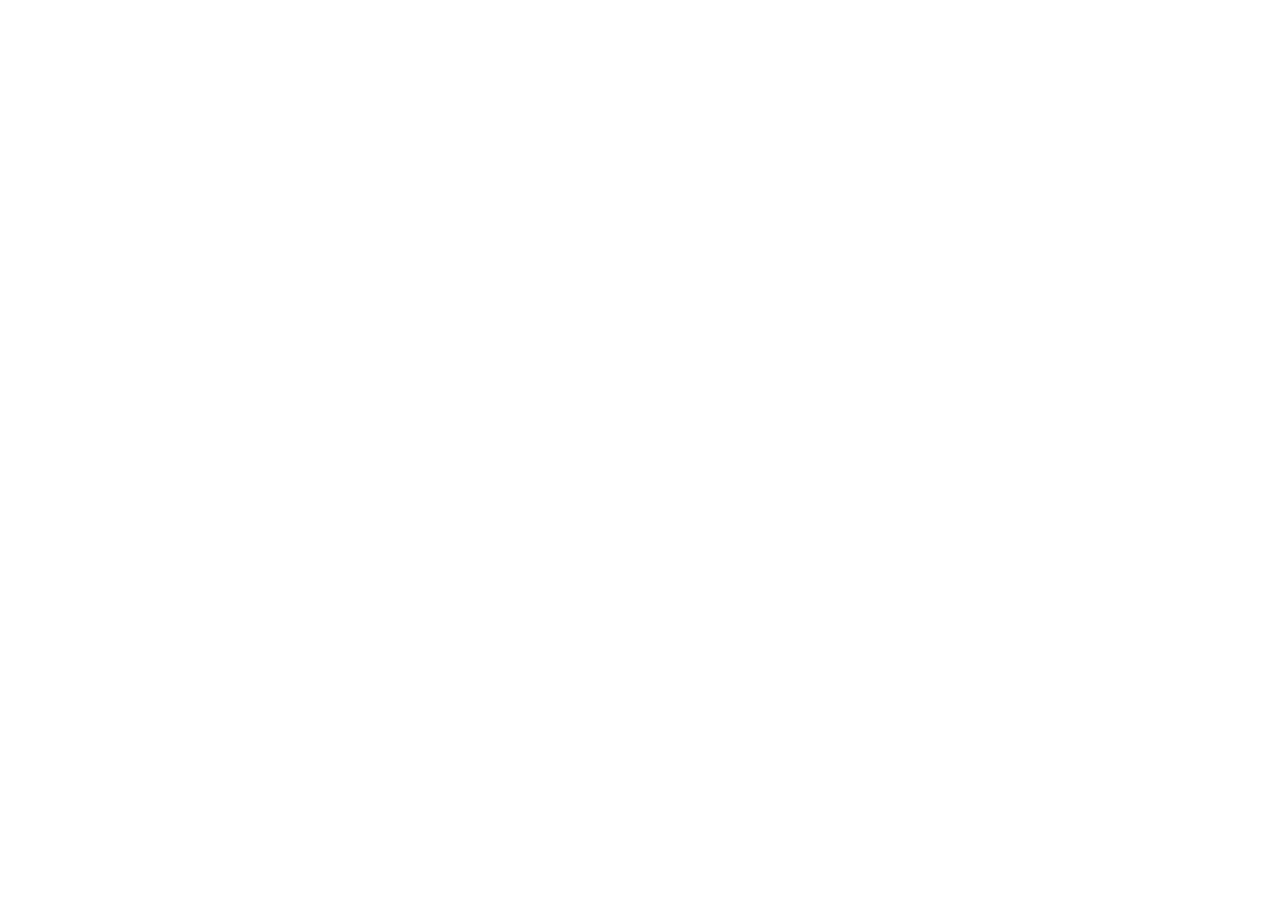
==== commit 520acedc: "Redirect astherlabs.com visitors to the new astherlabs.ai website" ====
--- a/index.html
+++ b/index.html
@@ -1,25 +1,23 @@
 <!doctype html>
 <html lang="en">
-  <head>
-    <meta charset="UTF-8" />
-    <meta name="viewport" content="width=device-width, initial-scale=1.0" />
-    <meta name="theme-color" content="#101125" />
-    <meta name="description" content="An AI preset studio for Vital. Start with words or reference audio, refine an editable preset, and explore the SynthFlow interface preview." />
-    <meta property="og:title" content="SynthFlow — From an idea to your sound" />
-    <meta property="og:description" content="Start with words or a reference. Discover a preset, then follow your ears. Explore the SynthFlow interface preview." />
-    <meta property="og:type" content="website" />
-    <meta property="og:image" content="https://astherlabs.com/images/resonance-hero.webp" />
-    <meta name="twitter:card" content="summary_large_image" />
-    <link rel="icon" href="data:," />
-    <link rel="preload" as="image" href="/images/resonance-hero.webp" media="(min-width: 761px)" />
-    <link rel="preload" as="image" href="/images/resonance-mobile.webp" media="(max-width: 760px)" />
-    <title>SynthFlow — From an idea to your sound</title>
-    <script type="module" crossorigin src="/assets/main-CHjNWYbK.js"></script>
-    <link rel="modulepreload" crossorigin href="/assets/prototype-CqRWtWu4.js">
-    <link rel="stylesheet" crossorigin href="/assets/prototype-Cpdm1Lic.css">
-    <link rel="stylesheet" crossorigin href="/assets/main-D1WhfIpO.css">
-  </head>
-  <body>
-    <div id="root"></div>
-  </body>
+<head>
+  <meta charset="utf-8">
+  <meta name="viewport" content="width=device-width, initial-scale=1">
+  <title>Asther Labs has moved</title>
+  <link rel="canonical" href="https://astherlabs.ai/">
+  <noscript><meta http-equiv="refresh" content="0;url=https://astherlabs.ai/"></noscript>
+  <style>html{color-scheme:dark;background:#101024;color:#f8f5ef;font:17px/1.6 system-ui,sans-serif}body{max-width:42rem;margin:20vh auto;padding:24px}a{color:#c4b0f0}</style>
+</head>
+<body>
+  <h1>Asther Labs has moved.</h1>
+  <p><a id="destination" href="https://astherlabs.ai/">Continue to astherlabs.ai</a></p>
+  <script>
+    const destination = new URL('https://astherlabs.ai/');
+    destination.pathname = window.location.pathname;
+    destination.search = window.location.search;
+    destination.hash = window.location.hash;
+    document.getElementById('destination').href = destination.href;
+    window.location.replace(destination.href);
+  </script>
+</body>
 </html>
